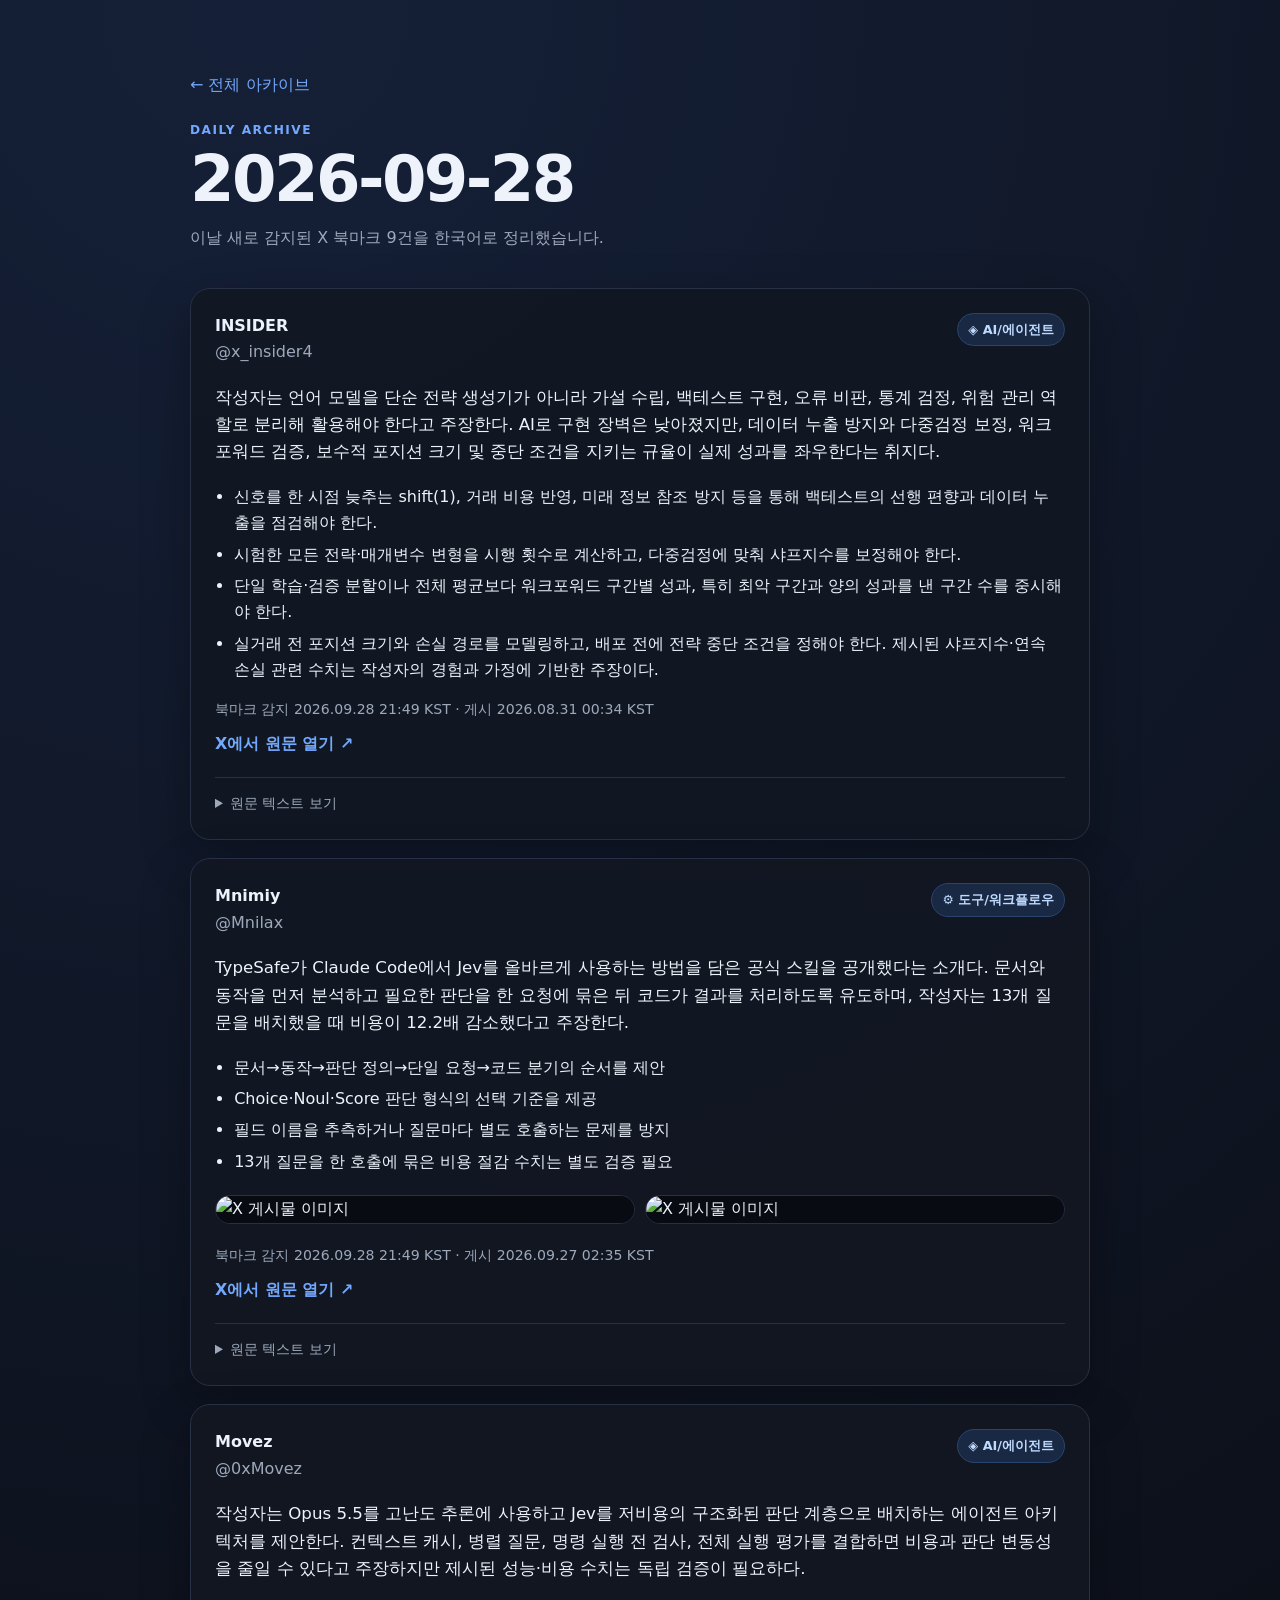
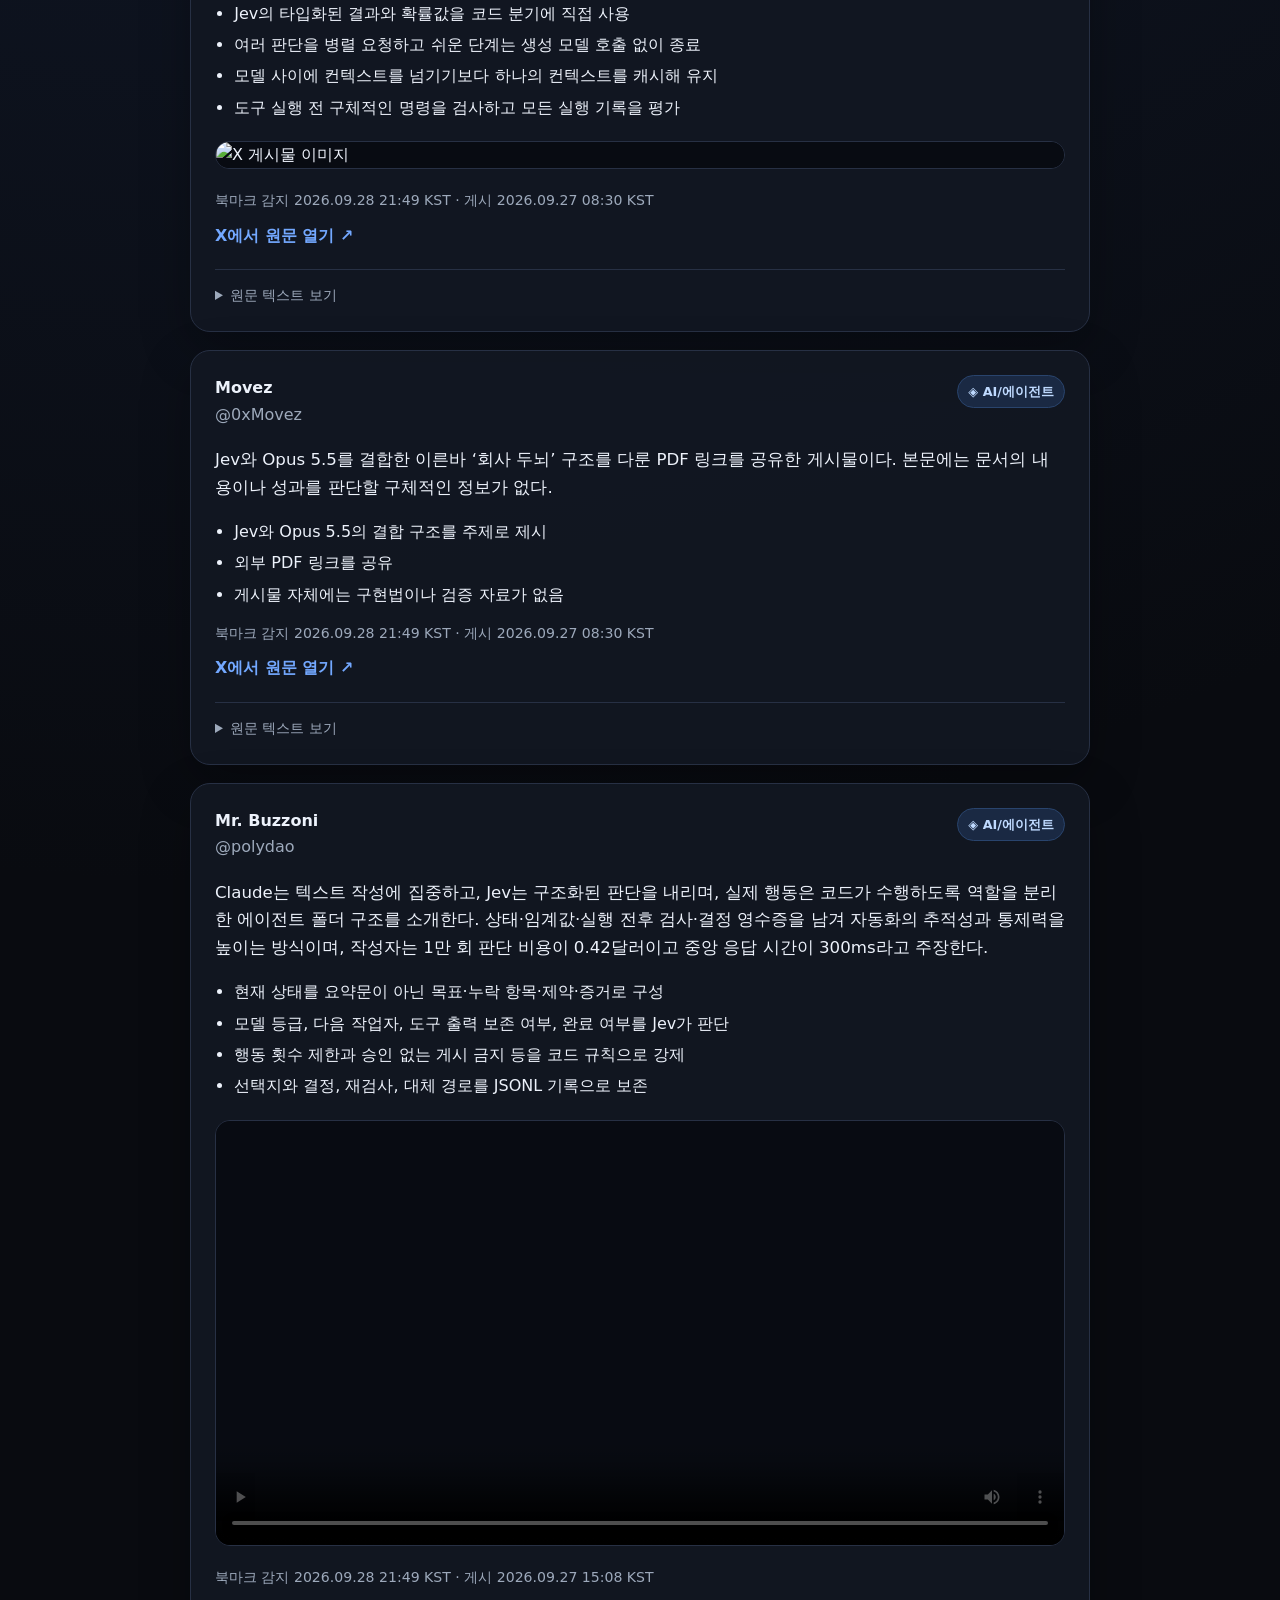
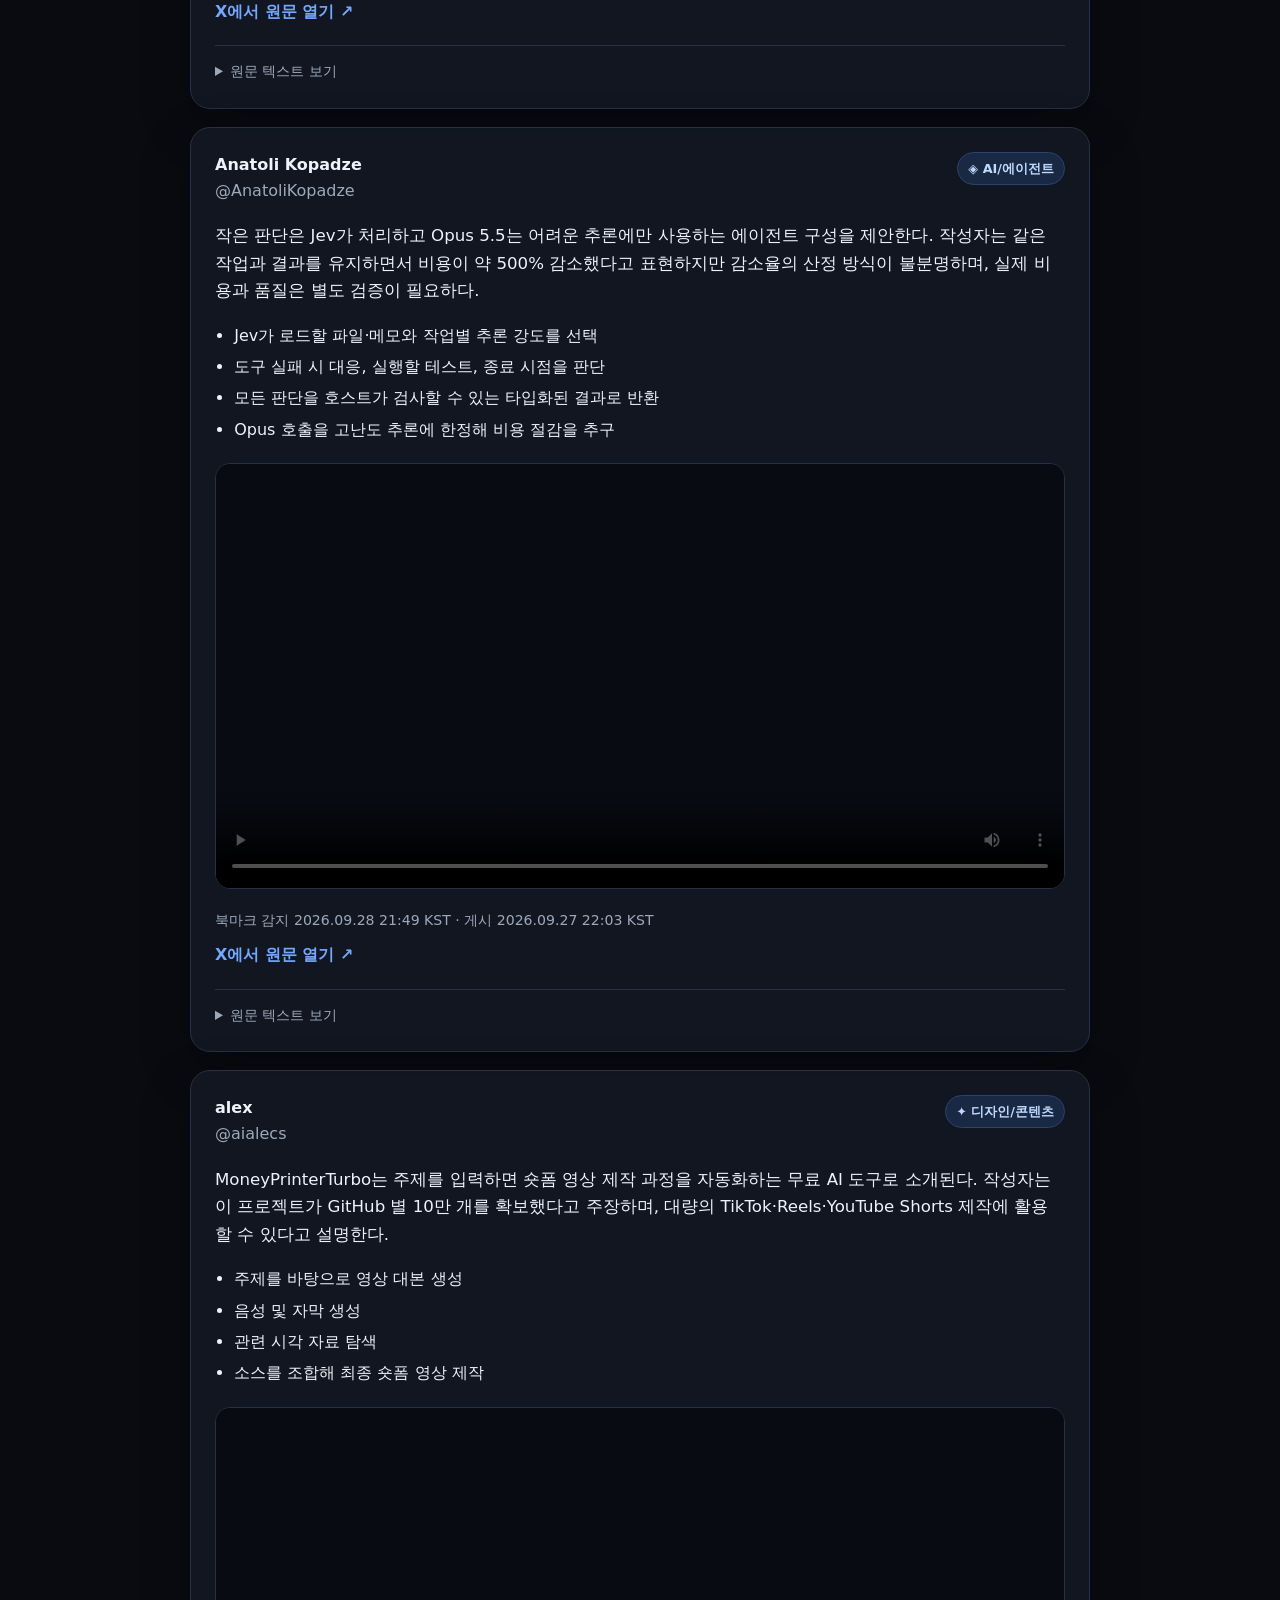
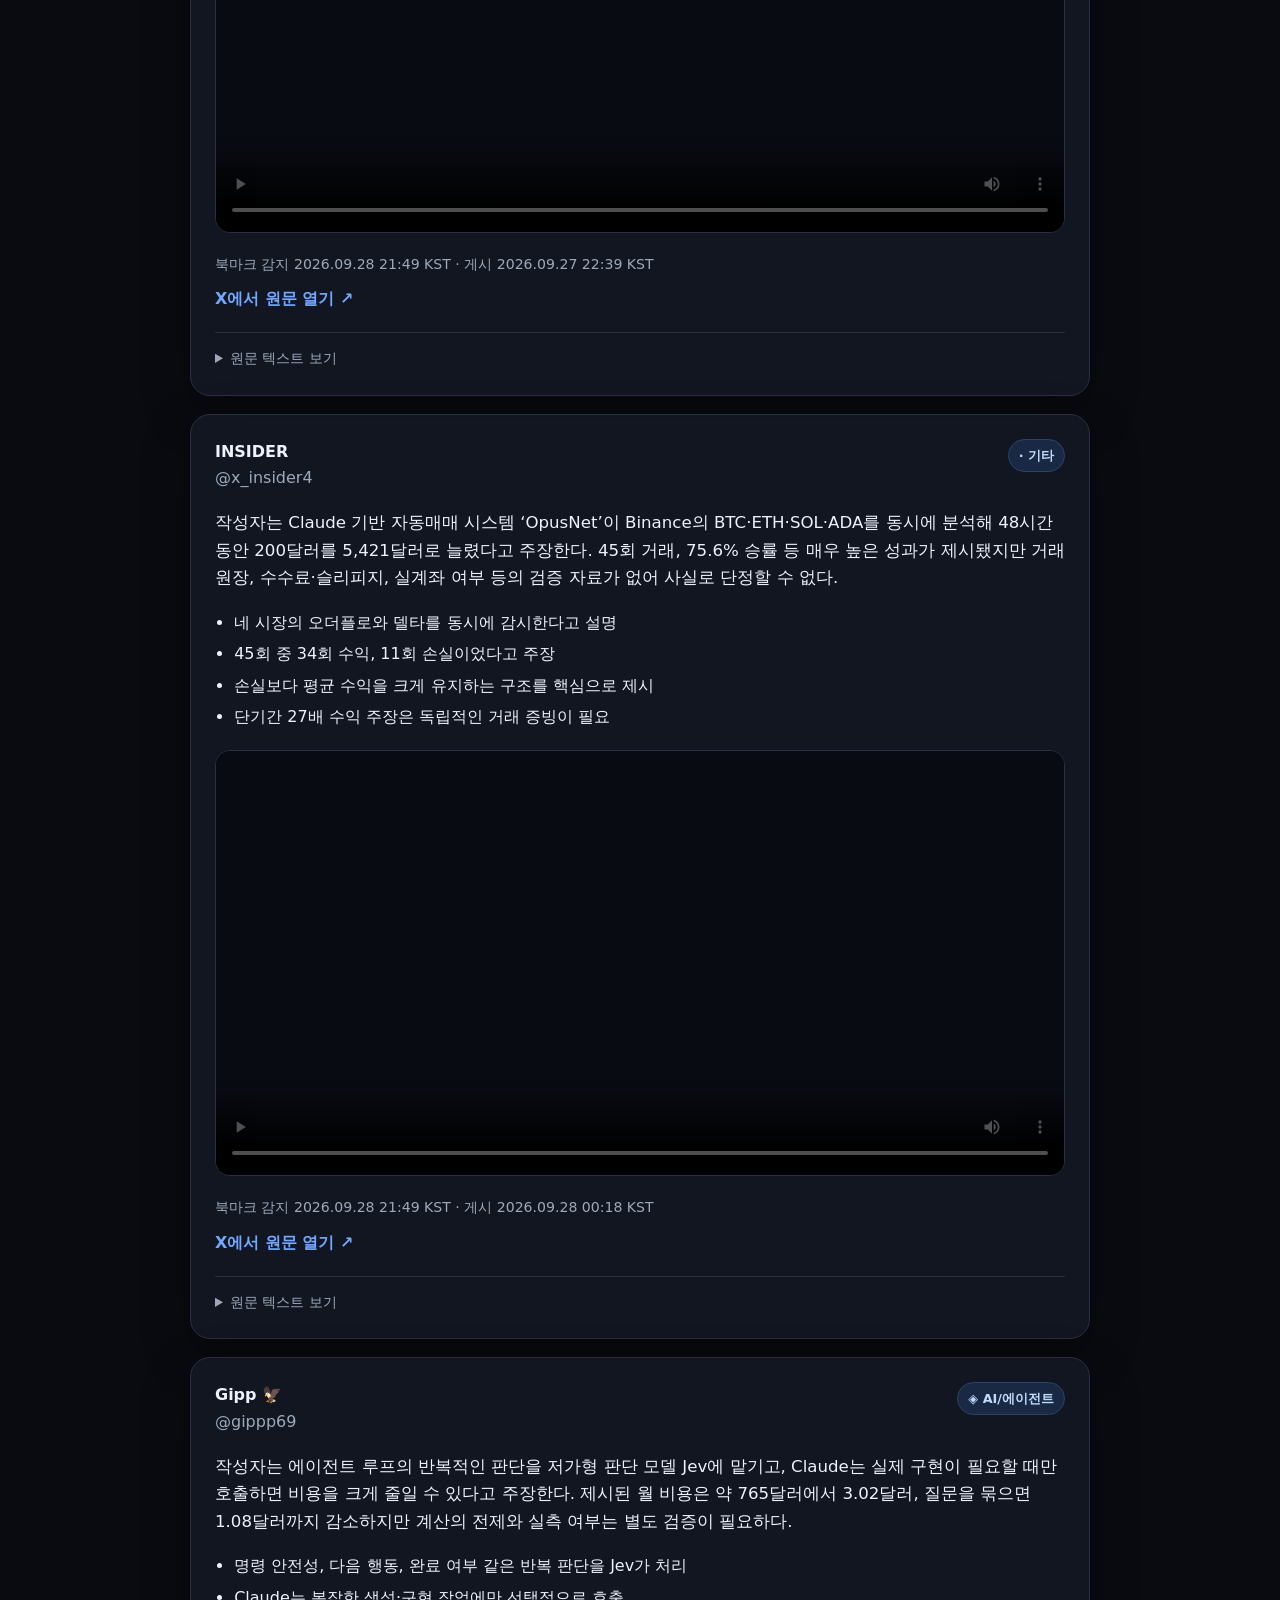
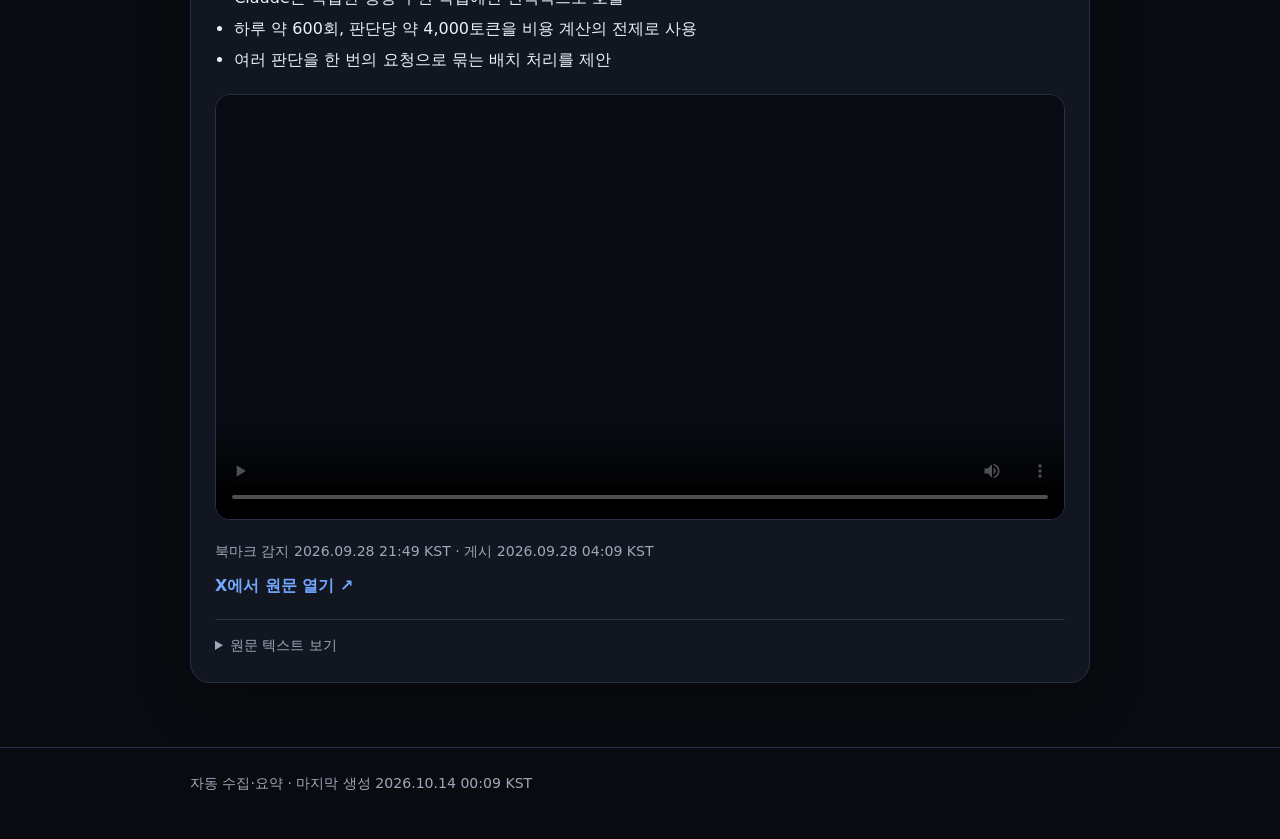
==== archive/2026/09/2026-09-28.html @ b0abf9c2 "chore: update bookmarks for 2026-10-14" ====
<!doctype html>
<html lang="ko"><head><meta charset="utf-8"><meta name="viewport" content="width=device-width,initial-scale=1">
<title>2026-09-28 · X Bookmark Archive</title><meta name="description" content="2026-09-28 X 북마크 한국어 요약"><link rel="stylesheet" href="../../../assets/style.css"></head>
<body><main class="wrap"><header class="hero"><a class="back" href="../../../index.html">← 전체 아카이브</a><div class="eyebrow">Daily archive</div><h1>2026-09-28</h1><p class="lede">이날 새로 감지된 X 북마크 9건을 한국어로 정리했습니다.</p></header><section class="cards"><article class="card">
<div class="card-head"><div><div class="author">INSIDER</div><div class="handle">@x_insider4</div></div><span class="tag">◈ AI/에이전트</span></div>
<p class="summary">작성자는 언어 모델을 단순 전략 생성기가 아니라 가설 수립, 백테스트 구현, 오류 비판, 통계 검정, 위험 관리 역할로 분리해 활용해야 한다고 주장한다. AI로 구현 장벽은 낮아졌지만, 데이터 누출 방지와 다중검정 보정, 워크포워드 검증, 보수적 포지션 크기 및 중단 조건을 지키는 규율이 실제 성과를 좌우한다는 취지다.</p>
<ul class="points"><li>신호를 한 시점 늦추는 shift(1), 거래 비용 반영, 미래 정보 참조 방지 등을 통해 백테스트의 선행 편향과 데이터 누출을 점검해야 한다.</li><li>시험한 모든 전략·매개변수 변형을 시행 횟수로 계산하고, 다중검정에 맞춰 샤프지수를 보정해야 한다.</li><li>단일 학습·검증 분할이나 전체 평균보다 워크포워드 구간별 성과, 특히 최악 구간과 양의 성과를 낸 구간 수를 중시해야 한다.</li><li>실거래 전 포지션 크기와 손실 경로를 모델링하고, 배포 전에 전략 중단 조건을 정해야 한다. 제시된 샤프지수·연속 손실 관련 수치는 작성자의 경험과 가정에 기반한 주장이다.</li></ul>

<div class="meta">북마크 감지 2026.09.28 21:49 KST · 게시 2026.08.31 00:34 KST</div>
<a class="open" href="https://x.com/x_insider4/status/2094086302849179706" target="_blank" rel="noopener noreferrer">X에서 원문 열기 ↗</a>
<details><summary>원문 텍스트 보기</summary><p class="original">Backtest engine. Leakage detection. Multiple-testing correction. Walk-forward validation. Position sizing.  Five years ago that list was a hedge fund job description. Today it&#x27;s one evening and a language model.  But the tool cuts both ways — it removed the skill barrier without removing the discipline barrier, and now that ideas are free, discipline is the entire edge. Here&#x27;s how to build both halves. <br> <br> <br>The architecture<br>The mistake is treating the model as a strategy generator. It isn&#x27;t. It&#x27;s five different roles, and the generator is the least important one.<br> <br>1. Hypothesis — proposes an idea with a stated economic reason. Prompt for: &quot;Give me a mechanism, not a pattern.&quot;<br>2. Code — writes the vectorized backtest. Prompt for: &quot;Shift signals. Include costs. No loops.&quot;<br>3. Critic — attacks the code for look-ahead bias and leakage. Prompt for: &quot;Find every way this backtest lies.&quot;<br>4. Statistician — corrects for how many things you&#x27;ve tried. Prompt for: &quot;Deflate the Sharpe for N trials.&quot;<br>5. Risk — sizes it so being wrong doesn&#x27;t end the account. Prompt for: &quot;Size for the path, not the destination.&quot;<br>Three hard gates before any strategy touches real money:<br>The critic finds no leakage<br>The deflated Sharpe clears the multiple-testing bar<br>Out-of-sample performance survives walk-forward<br>Skip any gate and you&#x27;ve built a very fast way to lose money.<br>1. The backtest engine<br> <br>If this is wrong, everything downstream is wrong. Build it once, build it correctly, never rewrite it.<br> <br>That shift(1) is the difference between a strategy and a fantasy. Without it you&#x27;re buying at a price you only knew about after the candle closed. Every AI-generated backtest I&#x27;ve reviewed that showed a Sharpe above 3 was missing it.<br> <br>2. Metrics that don&#x27;t lie<br> <br>Return alone tells you nothing. These four tell you whether the thing is tradeable.<br> <br>Sharpe above 2 on daily crypto data is a red flag, not a trophy. It usually means leakage. Above 3 means it&#x27;s certain.<br> <br>3. The critic: eight ways your backtest is lying<br>Give the model your code and this exact list. Do it every time.<br> <br> <br>The last instruction matters. Without it you get reassurance instead of review.<br> <br>4. Multiple testing: the part everyone skips<br>You tested 80 variations. One had a Sharpe of 1.8. Is it real?<br>Almost certainly not. The expected maximum Sharpe from N random strategies grows with N. Test enough noise and the best of it looks brilliant.<br>The correction, from Bailey and López de Prado:<br> <br>Run it on your best result. Most people discover their winner is indistinguishable from noise, and that discovery is worth more than any strategy they were about to trade.<br>Count every variation you tried. Every parameter tweak is a trial. Lying to this function only works on yourself.<br> <br>5. Walk-forward: the only test that matters<br> <br>One train/test split can be gotten lucky. Walk-forward can&#x27;t.<br> <br>Judge a strategy on positive_folds and worst_fold, never on the aggregate. A system that made everything in one fold and bled in the rest is a system that got lucky once.<br> <br>6. Sizing: where accounts actually die<br>Your edge can be real and still kill you. Direction is the cheap part — surviving the path to being right is the expensive one.<br> <br>One percent risk per trade sounds timid until you model twelve losses in a row — which happens to a 45% win rate roughly once a year. At 1% you&#x27;re down 11% and still trading. At 5% you&#x27;re down 46% and need to double just to recover.<br> <br>7. The prompts that actually work<br>Generic prompts produce generic garbage. These four are the ones that earn their place.<br>Hypothesis, not pattern: <br> <br>Adversarial review:<br> <br>Regime split:<br> <br>Honest accounting: <br> <br>That last one is the one people skip. It&#x27;s the only one that will ever save you money.<br> <br>8. Production: what runs after you deploy<br>A validated strategy is not a finished strategy. It decays.<br> <br>Decide the kill condition before you deploy, while you&#x27;re still objective. You will not be objective at the moment it triggers.<br> <br>What this actually changes<br>The bottleneck was never generating ideas. Anyone could think of &quot;buy when RSI is oversold.&quot; The bottleneck was the discipline to test it honestly and the skill to build the test.<br>AI removed the skill barrier. It did not remove the discipline barrier — and now that ideas are free, discipline is the entire edge.<br>The trader who runs 200 hypotheses a week through this stack and rejects 199 of them is doing the job correctly. The one who runs 200 and trades the best-looking curve is doing something much faster and much worse than what they were doing before.<br>Same tool. Opposite outcomes.<br> <br>The short version<br>The shift(1) is not optional. Most AI backtests are missing it.<br>Sharpe above 2 on daily crypto data means leakage until proven otherwise.<br>Count every variation you test. Deflate the Sharpe accordingly.<br>Judge on the worst walk-forward fold, not the average.<br>Size for the path. Being right and liquidated pays the same as being wrong.<br>Decide the kill condition before deploying.<br>Generation is free now. Validation is the job.<br>DYOR. Nothing here is financial advice. All code is illustrative — test it yourself before risking capital.</p></details>
</article><article class="card">
<div class="card-head"><div><div class="author">Mnimiy</div><div class="handle">@Mnilax</div></div><span class="tag">⚙ 도구/워크플로우</span></div>
<p class="summary">TypeSafe가 Claude Code에서 Jev를 올바르게 사용하는 방법을 담은 공식 스킬을 공개했다는 소개다. 문서와 동작을 먼저 분석하고 필요한 판단을 한 요청에 묶은 뒤 코드가 결과를 처리하도록 유도하며, 작성자는 13개 질문을 배치했을 때 비용이 12.2배 감소했다고 주장한다.</p>
<ul class="points"><li>문서→동작→판단 정의→단일 요청→코드 분기의 순서를 제안</li><li>Choice·Noul·Score 판단 형식의 선택 기준을 제공</li><li>필드 이름을 추측하거나 질문마다 별도 호출하는 문제를 방지</li><li>13개 질문을 한 호출에 묶은 비용 절감 수치는 별도 검증 필요</li></ul>
<div class="media-grid media-count-2"><figure class="media-item media-photo"><img loading="lazy" decoding="async" src="https://pbs.twimg.com/media/HTKPFJ3XQAAco-v.jpg" alt="X 게시물 이미지"></figure><figure class="media-item media-photo"><img loading="lazy" decoding="async" src="https://pbs.twimg.com/media/HTKPFa-XsAADI4F.jpg" alt="X 게시물 이미지"></figure></div>
<div class="meta">북마크 감지 2026.09.28 21:49 KST · 게시 2026.09.27 02:35 KST</div>
<a class="open" href="https://x.com/Mnilax/status/2103901384135295088" target="_blank" rel="noopener noreferrer">X에서 원문 열기 ↗</a>
<details><summary>원문 텍스트 보기</summary><p class="original">it&#x27;s f*cking gold<br><br>TypeSafe just dropped the official skill that teaches Claude Code to build on Jev<br><br>left alone, coding agents ask Jev one question per call and guess the field names.<br><br>this skill rewires the order before a single line gets written:<br><br>docs -&gt; behaviour -&gt; judgments -&gt; one request -&gt; code decides<br><br>every rule in it, broken down on two pages:<br><br>&gt; see the failure behind each of its 11 instructions<br>&gt; pick Choice, Noul or Score in one glance<br>&gt; paste the prompt skeleton straight into your agent<br><br>12.2x<br><br>the bill drop when 13 questions share one call, measured in TypeSafe&#x27;s cookbook.<br><br>a short file that does a lot of the thinking for your agent.</p></details>
</article><article class="card">
<div class="card-head"><div><div class="author">Movez</div><div class="handle">@0xMovez</div></div><span class="tag">◈ AI/에이전트</span></div>
<p class="summary">작성자는 Opus 5.5를 고난도 추론에 사용하고 Jev를 저비용의 구조화된 판단 계층으로 배치하는 에이전트 아키텍처를 제안한다. 컨텍스트 캐시, 병렬 질문, 명령 실행 전 검사, 전체 실행 평가를 결합하면 비용과 판단 변동성을 줄일 수 있다고 주장하지만 제시된 성능·비용 수치는 독립 검증이 필요하다.</p>
<ul class="points"><li>Jev의 타입화된 결과와 확률값을 코드 분기에 직접 사용</li><li>여러 판단을 병렬 요청하고 쉬운 단계는 생성 모델 호출 없이 종료</li><li>모델 사이에 컨텍스트를 넘기기보다 하나의 컨텍스트를 캐시해 유지</li><li>도구 실행 전 구체적인 명령을 검사하고 모든 실행 기록을 평가</li></ul>
<div class="media-grid media-count-1"><figure class="media-item media-photo"><img loading="lazy" decoding="async" src="https://pbs.twimg.com/media/HTLgO_UXAAISFXY.jpg" alt="X 게시물 이미지"></figure></div>
<div class="meta">북마크 감지 2026.09.28 21:49 KST · 게시 2026.09.27 08:30 KST</div>
<a class="open" href="https://x.com/0xMovez/status/2103990531638563249" target="_blank" rel="noopener noreferrer">X에서 원문 열기 ↗</a>
<details><summary>원문 텍스트 보기</summary><p class="original">JEV + Opus 5.5 is insane for building a company brain...<br><br>I collected the whole architecture from TypeSafe and Anthropic docs into a 14-page PDF.<br><br>Here are the 10 steps:<br><br>step 1 → meet the pair: Opus 5.5 thinks, Jev decides, your code holds the branch. two models, one loop, no prompt in the middle<br><br>step 2 → stop asking a text generator for a boolean: Jev takes a state and returns a typed answer with a calibrated probability in 0.44s for $0.00035<br><br>step 3 → ask everything at once: Choice, Score and Noul all evaluated in parallel, so the fourth question costs almost nothing. ask what you might need, not what you can afford<br><br>step 4 → branch on the number: 0.999 is not text you parse, it is the if statement. ~99% of turns end here and never become a generation call<br><br>step 5 → stop routing blind: Opus 5.5 → Sonnet → 5.5 costs 5.84 vs 3.32 for pure 5.5, because handing back reprocesses the whole context<br><br>step 6 → keep one context warm instead: cache reads at $0.20 per Mtok are 20x cheaper than loading fresh. route work, not context<br><br>step 7 → escalate, don&#x27;t delegate: the hard 1% goes to Opus 5.5 with 1M context, 128K output and 66.4% on Terminal-Bench 4.0. pay for thinking, not plumbing<br><br>step 8 → score every chunk per query: keep whole, summarize, or drop. context stops being a transcript you append to and becomes something rebuilt each turn<br><br>step 9 → gate the command, not the intent: classify the concrete bash call before it executes. the auto-mode that lived inside closed harnesses, now in your own code<br><br>step 10 → judge 100% of runs: $3.50 a day for 10,000 traces, variance 92-913x lower than an LLM judge, and it matched the human label on all 500 decisions<br><br>the result: a while loop that pays a frontier model for every small decision becomes a brain that spends a third of a cent to notice and spends properly to think<br><br>Copy the complete 14-page company brain blueprint, then read the full 10-step roadmap below ↓</p></details>
</article><article class="card">
<div class="card-head"><div><div class="author">Movez</div><div class="handle">@0xMovez</div></div><span class="tag">◈ AI/에이전트</span></div>
<p class="summary">Jev와 Opus 5.5를 결합한 이른바 ‘회사 두뇌’ 구조를 다룬 PDF 링크를 공유한 게시물이다. 본문에는 문서의 내용이나 성과를 판단할 구체적인 정보가 없다.</p>
<ul class="points"><li>Jev와 Opus 5.5의 결합 구조를 주제로 제시</li><li>외부 PDF 링크를 공유</li><li>게시물 자체에는 구현법이나 검증 자료가 없음</li></ul>

<div class="meta">북마크 감지 2026.09.28 21:49 KST · 게시 2026.09.27 08:30 KST</div>
<a class="open" href="https://x.com/0xMovez/status/2103990535862247525" target="_blank" rel="noopener noreferrer">X에서 원문 열기 ↗</a>
<details><summary>원문 텍스트 보기</summary><p class="original">JEV + Opus 5.5 company brain PDF: <br><br>https://t.co/unRKkPW5qi</p></details>
</article><article class="card">
<div class="card-head"><div><div class="author">Mr. Buzzoni</div><div class="handle">@polydao</div></div><span class="tag">◈ AI/에이전트</span></div>
<p class="summary">Claude는 텍스트 작성에 집중하고, Jev는 구조화된 판단을 내리며, 실제 행동은 코드가 수행하도록 역할을 분리한 에이전트 폴더 구조를 소개한다. 상태·임계값·실행 전후 검사·결정 영수증을 남겨 자동화의 추적성과 통제력을 높이는 방식이며, 작성자는 1만 회 판단 비용이 0.42달러이고 중앙 응답 시간이 300ms라고 주장한다.</p>
<ul class="points"><li>현재 상태를 요약문이 아닌 목표·누락 항목·제약·증거로 구성</li><li>모델 등급, 다음 작업자, 도구 출력 보존 여부, 완료 여부를 Jev가 판단</li><li>행동 횟수 제한과 승인 없는 게시 금지 등을 코드 규칙으로 강제</li><li>선택지와 결정, 재검사, 대체 경로를 JSONL 기록으로 보존</li></ul>
<div class="media-grid media-count-1"><figure class="media-item"><video class="media-player media-video" controls preload="metadata" playsinline poster="https://pbs.twimg.com/amplify_video_thumb/2104012672505110528/img/KVhWDhRYACguucWy.jpg"><source src="https://video.twimg.com/amplify_video/2104012672505110528/vid/avc1/1800x2400/8mOkyDEMdDVVKxkr.mp4" type="video/mp4">이 브라우저에서는 영상을 재생할 수 없습니다.</video></figure></div>
<div class="meta">북마크 감지 2026.09.28 21:49 KST · 게시 2026.09.27 15:08 KST</div>
<a class="open" href="https://x.com/polydao/status/2104090661041369397" target="_blank" rel="noopener noreferrer">X에서 원문 열기 ↗</a>
<details><summary>원문 텍스트 보기</summary><p class="original">I STOPPED LETTING CLAUDE MAKE DECISIONS THE DAY I BUILT THIS JEV AGENT FOLDER<br><br>I used to let Claude decide, write and act on every single step<br><br>-&gt; now Claude only writes. Jev makes the calls, code does the acting, and every step leaves a receipt<br><br>here&#x27;s what&#x27;s inside the folder:<br><br>• the input<br>&gt; AGENTS.md - when to call Jev, when to skip it<br>&gt; state/build_state.py - goal, workers, done, missing, constraint. evidence, never a summary<br><br>• Jev decides (questions/)<br>&gt; https://t.co/SIhqwoheZP - which model tier gets the task<br>&gt; next_worker.py - which worker acts next<br>&gt; https://t.co/y6q9a7fv9Y - keep or drop each tool output<br>&gt; https://t.co/8LKHJE7ySk - is the goal actually met<br>&gt; https://t.co/WtQhAqPFSG - does this send, pay or delete?<br><br>• code acts (rules/)<br>&gt; hard_rules.py - stop after ten actions, never publish unapproved<br>&gt; thresholds.yaml - act only on confident answers. fraud needs 0.95<br><br>• Claude writes (workers/)<br>&gt; https://t.co/Pl96LqadxQ - sources and notes<br>&gt; https://t.co/4GCndJWKsk - drafts and briefings<br>&gt; the only place in the whole folder where text gets generated<br><br>• the proof<br>&gt; receipts/decisions.jsonl - options offered, chosen id, re-check, fallback<br>&gt; evals/ - dozens of my own labelled traces, thresholds tuned on them<br><br>• the guards (hooks/)<br>&gt; pre_tool_use.sh - every command checked before it runs<br>&gt; https://t.co/UC0IBplGsa - checks &quot;all done&quot; before the agent is allowed to stop<br><br>10,000 decisions for $0.42. median 300 ms<br><br>an LLM writes, Jev decides, code acts</p></details>
</article><article class="card">
<div class="card-head"><div><div class="author">Anatoli Kopadze</div><div class="handle">@AnatoliKopadze</div></div><span class="tag">◈ AI/에이전트</span></div>
<p class="summary">작은 판단은 Jev가 처리하고 Opus 5.5는 어려운 추론에만 사용하는 에이전트 구성을 제안한다. 작성자는 같은 작업과 결과를 유지하면서 비용이 약 500% 감소했다고 표현하지만 감소율의 산정 방식이 불분명하며, 실제 비용과 품질은 별도 검증이 필요하다.</p>
<ul class="points"><li>Jev가 로드할 파일·메모와 작업별 추론 강도를 선택</li><li>도구 실패 시 대응, 실행할 테스트, 종료 시점을 판단</li><li>모든 판단을 호스트가 검사할 수 있는 타입화된 결과로 반환</li><li>Opus 호출을 고난도 추론에 한정해 비용 절감을 추구</li></ul>
<div class="media-grid media-count-1"><figure class="media-item"><video class="media-player media-video" controls preload="metadata" playsinline poster="https://pbs.twimg.com/amplify_video_thumb/2104194170982105089/img/z4ofUyXahfCJXLbs.jpg"><source src="https://video.twimg.com/amplify_video/2104194170982105089/vid/avc1/1920x1080/5lYUHhtm70mcURPu.mp4" type="video/mp4">이 브라우저에서는 영상을 재생할 수 없습니다.</video></figure></div>
<div class="meta">북마크 감지 2026.09.28 21:49 KST · 게시 2026.09.27 22:03 KST</div>
<a class="open" href="https://x.com/AnatoliKopadze/status/2104195208283832740" target="_blank" rel="noopener noreferrer">X에서 원문 열기 ↗</a>
<details><summary>원문 텍스트 보기</summary><p class="original">Jev + Opus 5.5 is the most underrated setup in AI right now, and i don&#x27;t get why nobody&#x27;s talking about it.<br><br>I stopped letting Opus make every small decision in my agents. Jev makes them now.<br><br>My Opus bill dropped ~500% on the same tasks, same results.<br><br>Here&#x27;s what Jev handles:<br><br>- which files and notes to load before Opus sees anything<br>- which effort level each task actually needs<br>- what to do when a tool fails<br>- which tests to run, and when to stop<br><br>Opus only gets called for the hard reasoning.<br><br>Every decision is a typed result the host checks before it runs.<br><br>The exact prompt to set this up in your workflow is below.</p></details>
</article><article class="card">
<div class="card-head"><div><div class="author">alex</div><div class="handle">@aialecs</div></div><span class="tag">✦ 디자인/콘텐츠</span></div>
<p class="summary">MoneyPrinterTurbo는 주제를 입력하면 숏폼 영상 제작 과정을 자동화하는 무료 AI 도구로 소개된다. 작성자는 이 프로젝트가 GitHub 별 10만 개를 확보했다고 주장하며, 대량의 TikTok·Reels·YouTube Shorts 제작에 활용할 수 있다고 설명한다.</p>
<ul class="points"><li>주제를 바탕으로 영상 대본 생성</li><li>음성 및 자막 생성</li><li>관련 시각 자료 탐색</li><li>소스를 조합해 최종 숏폼 영상 제작</li></ul>
<div class="media-grid media-count-1"><figure class="media-item"><video class="media-player media-video" controls preload="metadata" playsinline poster="https://pbs.twimg.com/amplify_video_thumb/2104204167279476736/img/8vW5gZHA6Xu4EiWv.jpg"><source src="https://video.twimg.com/amplify_video/2104204167279476736/vid/avc1/1920x1080/Fjbl8x06Qj8IMWOx.mp4" type="video/mp4">이 브라우저에서는 영상을 재생할 수 없습니다.</video></figure></div>
<div class="meta">북마크 감지 2026.09.28 21:49 KST · 게시 2026.09.27 22:39 KST</div>
<a class="open" href="https://x.com/aialecs/status/2104204406384201992" target="_blank" rel="noopener noreferrer">X에서 원문 열기 ↗</a>
<details><summary>원문 텍스트 보기</summary><p class="original">UN DESARROLLADOR CHINO CREÓ ALGO QUE YA TIENE 100.000 ESTRELLAS EN GITHUB.<br><br>Se llama MoneyPrinterTurbo: una herramienta de IA gratis que crea TikToks, Reels y YouTube Shorts casi por completo sola.<br><br>Le das un tema y ella gestiona todo el flujo:<br><br>1 Escribe el guion.<br>2 Genera la voz.<br>3 Crea los subtítulos.<br>4 Encuentra los visuales.<br>5 Ensambla el video terminado.<br><br>Tú pones la idea. Ella hace el resto.</p></details>
</article><article class="card">
<div class="card-head"><div><div class="author">INSIDER</div><div class="handle">@x_insider4</div></div><span class="tag">· 기타</span></div>
<p class="summary">작성자는 Claude 기반 자동매매 시스템 ‘OpusNet’이 Binance의 BTC·ETH·SOL·ADA를 동시에 분석해 48시간 동안 200달러를 5,421달러로 늘렸다고 주장한다. 45회 거래, 75.6% 승률 등 매우 높은 성과가 제시됐지만 거래 원장, 수수료·슬리피지, 실계좌 여부 등의 검증 자료가 없어 사실로 단정할 수 없다.</p>
<ul class="points"><li>네 시장의 오더플로와 델타를 동시에 감시한다고 설명</li><li>45회 중 34회 수익, 11회 손실이었다고 주장</li><li>손실보다 평균 수익을 크게 유지하는 구조를 핵심으로 제시</li><li>단기간 27배 수익 주장은 독립적인 거래 증빙이 필요</li></ul>
<div class="media-grid media-count-1"><figure class="media-item"><video class="media-player media-video" controls preload="metadata" playsinline poster="https://pbs.twimg.com/amplify_video_thumb/2104229071194353664/img/nVooPJkUBcSR1Bvp.jpg"><source src="https://video.twimg.com/amplify_video/2104229071194353664/vid/avc1/1920x1080/jmXKk2PWKSPLeUal.mp4" type="video/mp4">이 브라우저에서는 영상을 재생할 수 없습니다.</video></figure></div>
<div class="meta">북마크 감지 2026.09.28 21:49 KST · 게시 2026.09.28 00:18 KST</div>
<a class="open" href="https://x.com/x_insider4/status/2104229182121078909" target="_blank" rel="noopener noreferrer">X에서 원문 열기 ↗</a>
<details><summary>원문 텍스트 보기</summary><p class="original">THIS SHOULD NOT EXIST<br><br>$200→$5,421. 48 HOURS. 45 TRADES. 75.6% WIN RATE. FOUR CHARTS. ZERO SLEEP.<br><br>OpusNet created by Claude watched four markets at the same time. BTC. ETH. SOL. ADA. All on Binance. All with order flow running underneath.<br><br>While you pick one chart and stare at it for hours, this terminal reads the delta on all four and trades whichever one moves first.<br><br>The session started at $200 on September 25. First trades pushed the balance to $307. Then $425. Small steps. Testing the levels.<br><br>Then the bot found its rhythm.<br><br>$618. $924. $1,385. Each jump bigger than the last. The order flow was confirming: sellers stacking on SOL, buyers absorbing on BTC, ETH breaking structure.<br><br>By hour 36 the balance crossed $3,522. By hour 48 it sat at $5,421.<br><br>45 trades total. 34 winners. 11 losses. Win rate: 75.6%. The losses averaged smaller than the wins. That asymmetry is the whole engine.<br><br>The final frame tells the story. BTC long at +$180. SOL short at +$436. ADA long at +$725. ETH short running live with a stop at 2,707 and target at 2,693. All four screens printing at once.<br><br>$200 to $5,421 is 27x in two days. Run it for a week and the math breaks your calculator.<br><br>The quad terminal setup is below and free. Save it now. The algorithm will not show you this twice.</p></details>
</article><article class="card">
<div class="card-head"><div><div class="author">Gipp 🦅</div><div class="handle">@gippp69</div></div><span class="tag">◈ AI/에이전트</span></div>
<p class="summary">작성자는 에이전트 루프의 반복적인 판단을 저가형 판단 모델 Jev에 맡기고, Claude는 실제 구현이 필요할 때만 호출하면 비용을 크게 줄일 수 있다고 주장한다. 제시된 월 비용은 약 765달러에서 3.02달러, 질문을 묶으면 1.08달러까지 감소하지만 계산의 전제와 실측 여부는 별도 검증이 필요하다.</p>
<ul class="points"><li>명령 안전성, 다음 행동, 완료 여부 같은 반복 판단을 Jev가 처리</li><li>Claude는 복잡한 생성·구현 작업에만 선택적으로 호출</li><li>하루 약 600회, 판단당 약 4,000토큰을 비용 계산의 전제로 사용</li><li>여러 판단을 한 번의 요청으로 묶는 배치 처리를 제안</li></ul>
<div class="media-grid media-count-1"><figure class="media-item"><video class="media-player media-video" controls preload="metadata" playsinline poster="https://pbs.twimg.com/amplify_video_thumb/2104287168885645312/img/w5FalP20kfDAydF4.jpg"><source src="https://video.twimg.com/amplify_video/2104287168885645312/vid/avc1/1296x1728/SzZ8I1eKs1Orig4g.mp4" type="video/mp4">이 브라우저에서는 영상을 재생할 수 없습니다.</video></figure></div>
<div class="meta">북마크 감지 2026.09.28 21:49 KST · 게시 2026.09.28 04:09 KST</div>
<a class="open" href="https://x.com/gippp69/status/2104287246786683258" target="_blank" rel="noopener noreferrer">X에서 원문 열기 ↗</a>
<details><summary>원문 텍스트 보기</summary><p class="original">JEV ENGINEERING JUST CUT A CLAUDE LOOP FROM $765/MONTH TO $3.02<br><br>the expensive part isn’t always writing code. a busy overnight loop can burn ~600 decisions just asking what to do next, whether a command is safe, or if the task is finished.<br><br>trigger → Jev → allow / stop / wake → Claude only builds when needed<br><br>at roughly 4,000 tokens per decision, those checks can cost ~$25.50 a night on Fable 5.1. Jev handles the same decision layer at $0.042 per 1M input tokens with output free.<br><br>over 30 nights that moves the decision bill from ~$765 to $3.02. batch multiple questions into one call and it falls again to about $1.08/month.<br><br>that’s the part i care about: Claude keeps the expensive work that actually needs intelligence, while Jev handles the hundreds of tiny judgment calls around it.</p></details>
</article></section></main><footer class="footer"><div class="wrap">자동 수집·요약 · 마지막 생성 2026.10.14 00:09 KST</div></footer></body></html>
---- assets/style.css ----
:root{color-scheme:dark;--bg:#090b10;--panel:#121722;--line:#273044;--text:#edf2fb;--muted:#9da9bb;--accent:#73a8ff;--tag:#1a2943;--max:900px}
*{box-sizing:border-box}body{margin:0;background:radial-gradient(circle at 20% 0,#152038 0,transparent 34%),var(--bg);color:var(--text);font-family:Inter,ui-sans-serif,system-ui,-apple-system,BlinkMacSystemFont,"Segoe UI",sans-serif;line-height:1.65}
a{color:var(--accent);text-decoration:none}a:hover{text-decoration:underline}.wrap{width:min(calc(100% - 32px),var(--max));margin:0 auto}.hero{padding:72px 0 36px}.eyebrow{color:var(--accent);font-weight:700;letter-spacing:.12em;text-transform:uppercase;font-size:.76rem}.hero h1{font-size:clamp(2rem,6vw,4rem);line-height:1.04;letter-spacing:-.04em;margin:.35rem 0 .8rem}.lede{color:var(--muted);max-width:650px;margin:0}.stats{display:flex;gap:12px;flex-wrap:wrap;margin:28px 0 0}.stat,.day,.card{background:color-mix(in srgb,var(--panel) 93%,transparent);border:1px solid var(--line);box-shadow:0 18px 50px #0004}.stat{padding:12px 16px;border-radius:14px}.stat b{display:block;font-size:1.2rem}.stat span,.meta,.footer,details summary{color:var(--muted);font-size:.88rem}.days{display:grid;gap:14px;padding:14px 0 64px}.day{display:flex;justify-content:space-between;align-items:center;padding:22px;border-radius:18px}.day h2{margin:0;font-size:1.12rem}.day p{margin:.25rem 0 0;color:var(--muted)}.count{min-width:46px;text-align:center;padding:7px 10px;border-radius:999px;background:var(--tag);color:#bcd6ff;font-weight:700}.back{display:inline-block;margin-bottom:22px}.cards{display:grid;gap:18px;padding:0 0 64px}.card{padding:24px;border-radius:20px}.card-head{display:flex;justify-content:space-between;align-items:flex-start;gap:12px}.author{font-weight:750}.handle,.meta{color:var(--muted)}.tag{white-space:nowrap;background:var(--tag);color:#bfdaff;border:1px solid #29446d;padding:5px 10px;border-radius:999px;font-size:.8rem;font-weight:700}.summary{font-size:1.04rem;margin:18px 0}.points{padding-left:1.2rem;margin:14px 0}.points li+li{margin-top:5px}.media-grid{display:grid;grid-template-columns:repeat(2,minmax(0,1fr));gap:10px;margin:20px 0}.media-grid.media-count-1{grid-template-columns:1fr}.media-item{margin:0;overflow:hidden;border:1px solid var(--line);border-radius:15px;background:#080b12}.media-item img,.media-item video{display:block;width:100%;height:auto;max-height:650px;object-fit:contain;background:#080b12}.open{display:inline-flex;align-items:center;gap:6px;font-weight:700;margin-top:10px}details{border-top:1px solid var(--line);margin-top:20px;padding-top:14px}details summary{cursor:pointer}.original{white-space:normal;color:#c8d1df;margin-bottom:0}.footer{padding:24px 0 44px;border-top:1px solid var(--line)}.empty{padding:30px;border:1px dashed var(--line);border-radius:18px;color:var(--muted)}@media(max-width:600px){.hero{padding-top:48px}.card,.day{padding:18px}.card-head{display:block}.tag{display:inline-block;margin-top:10px}}
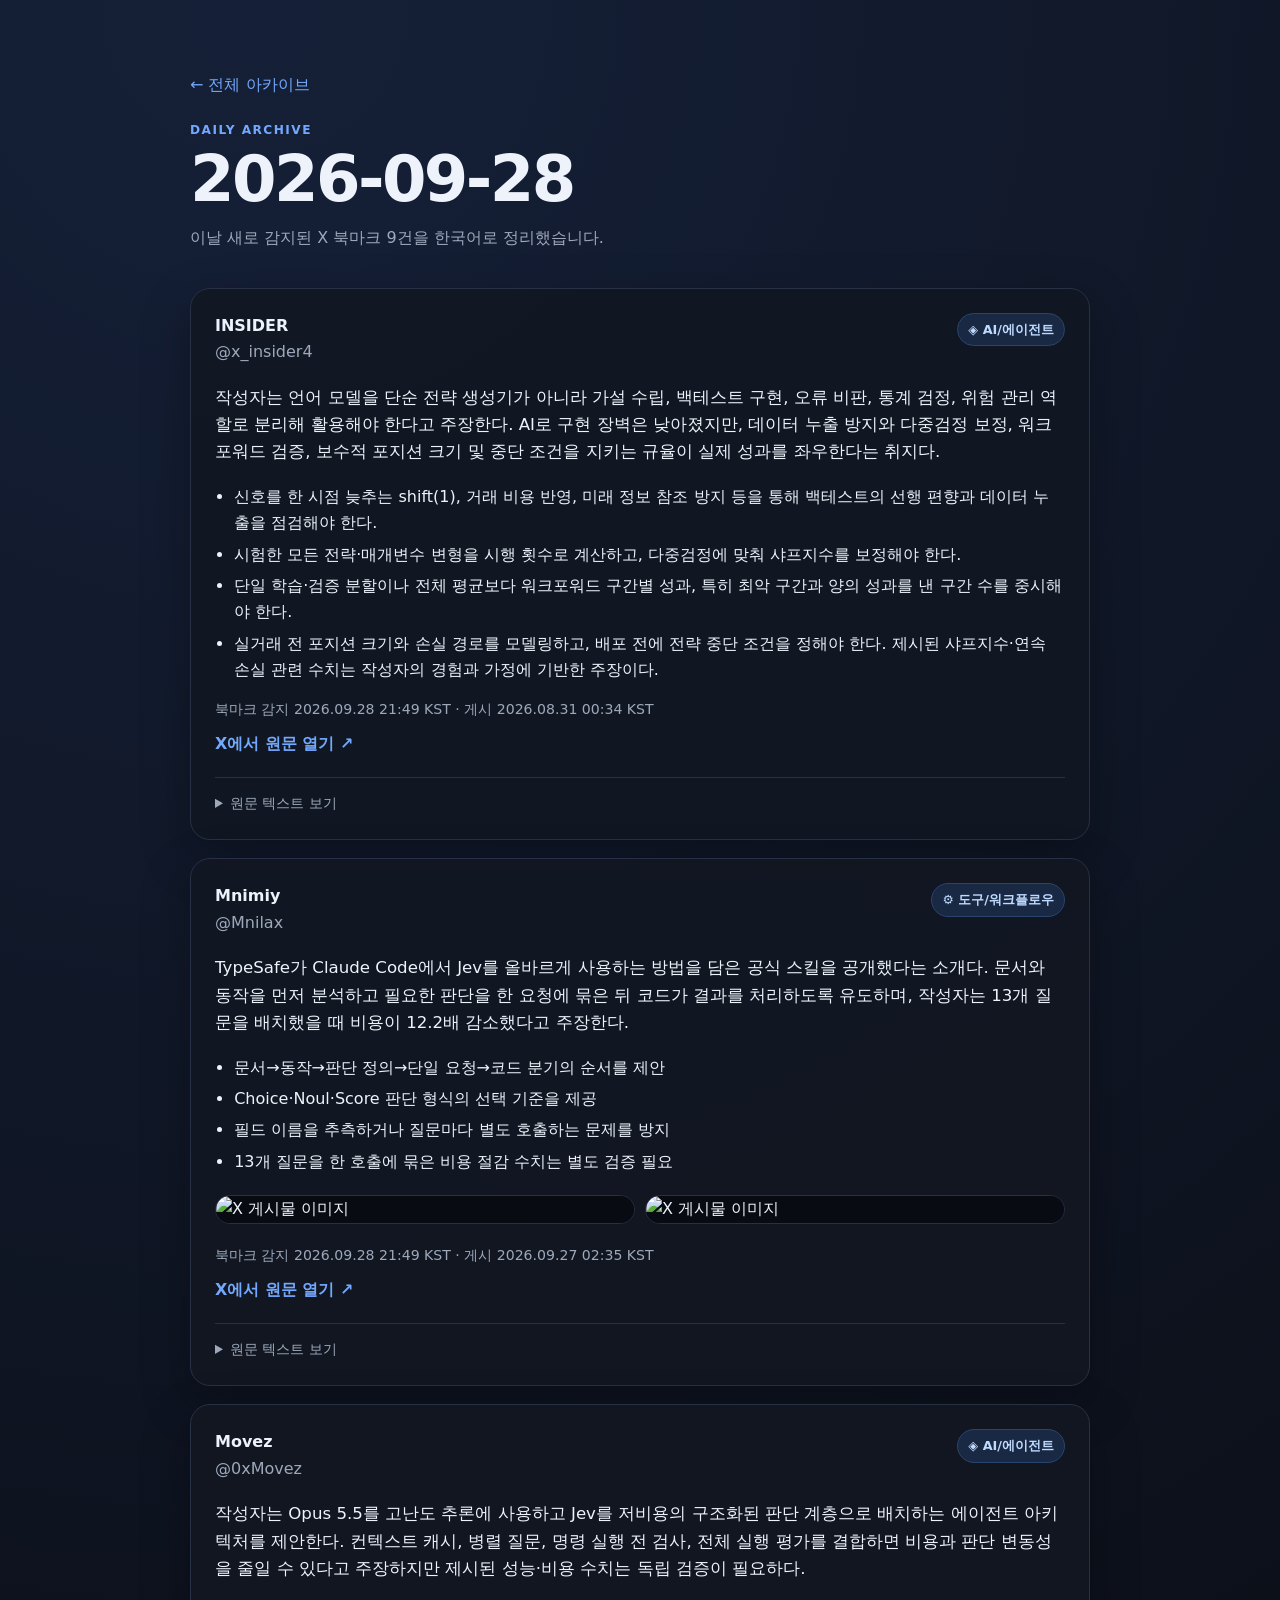
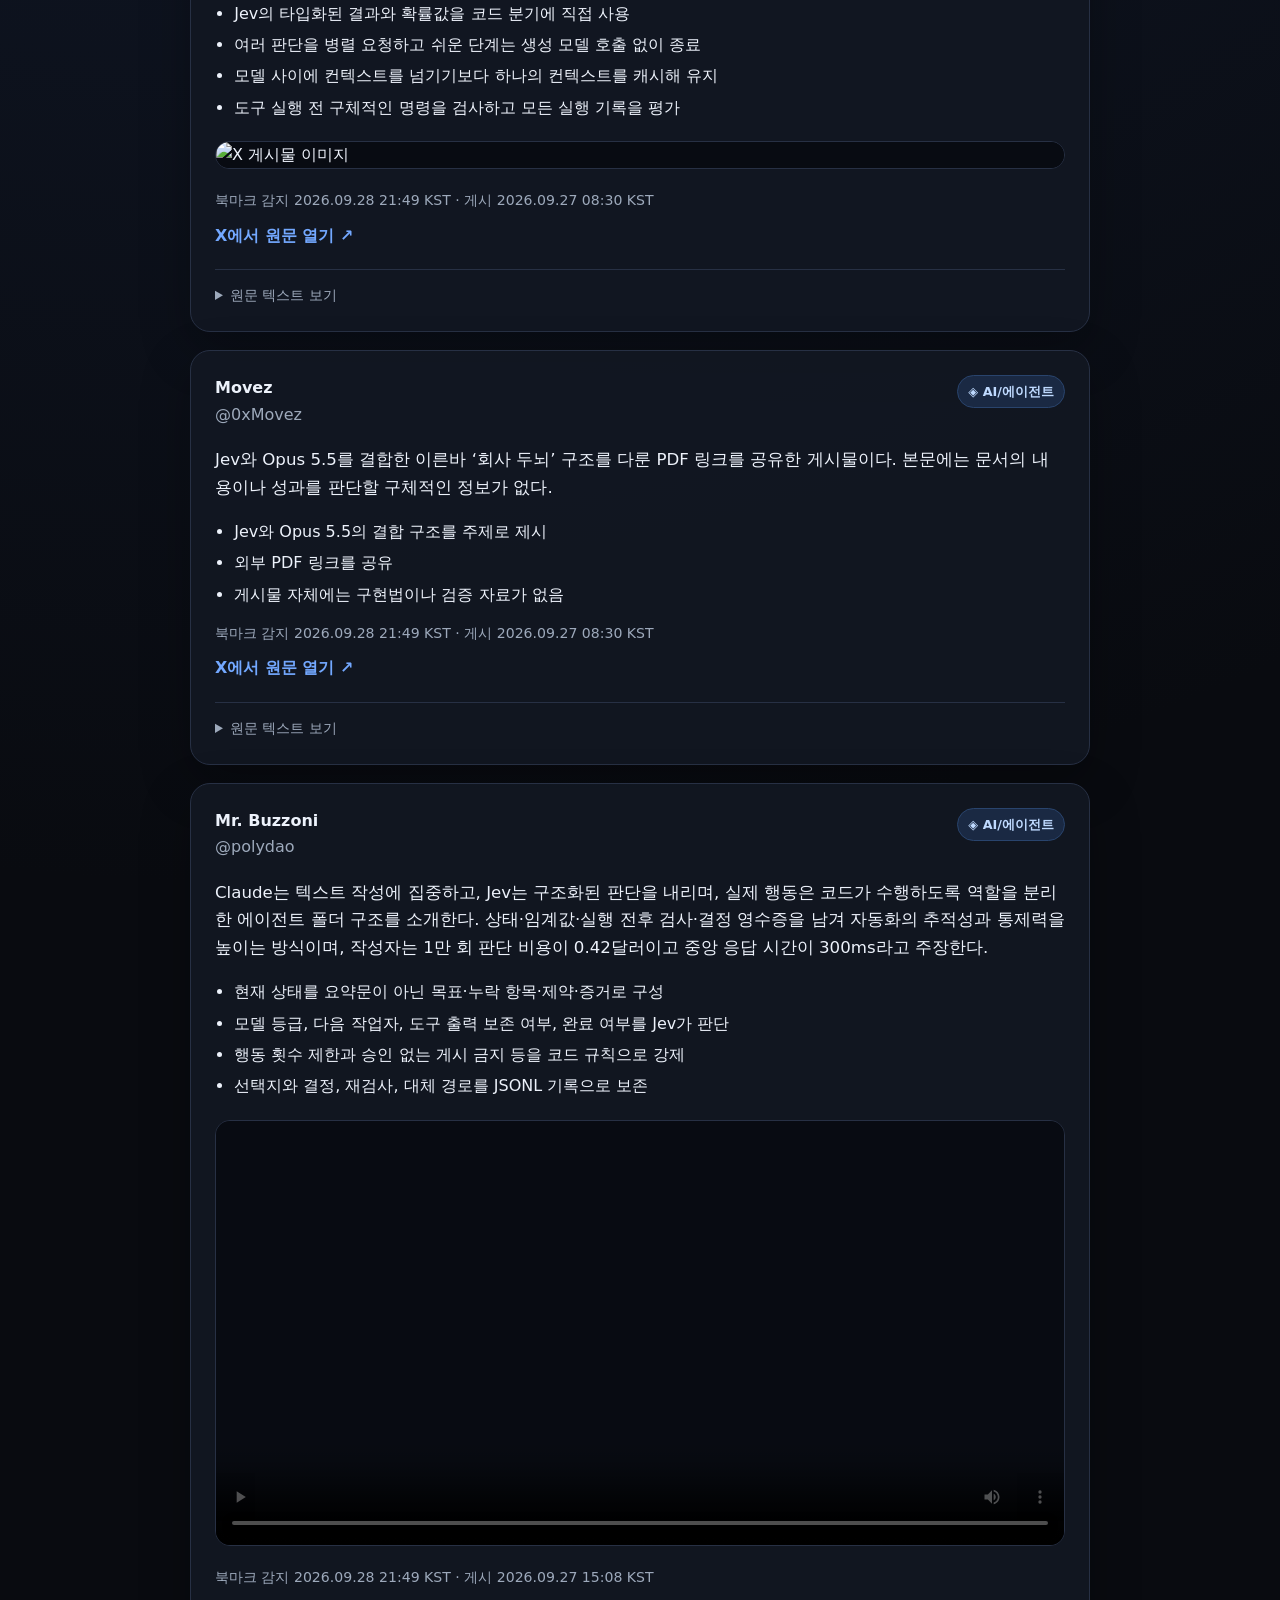
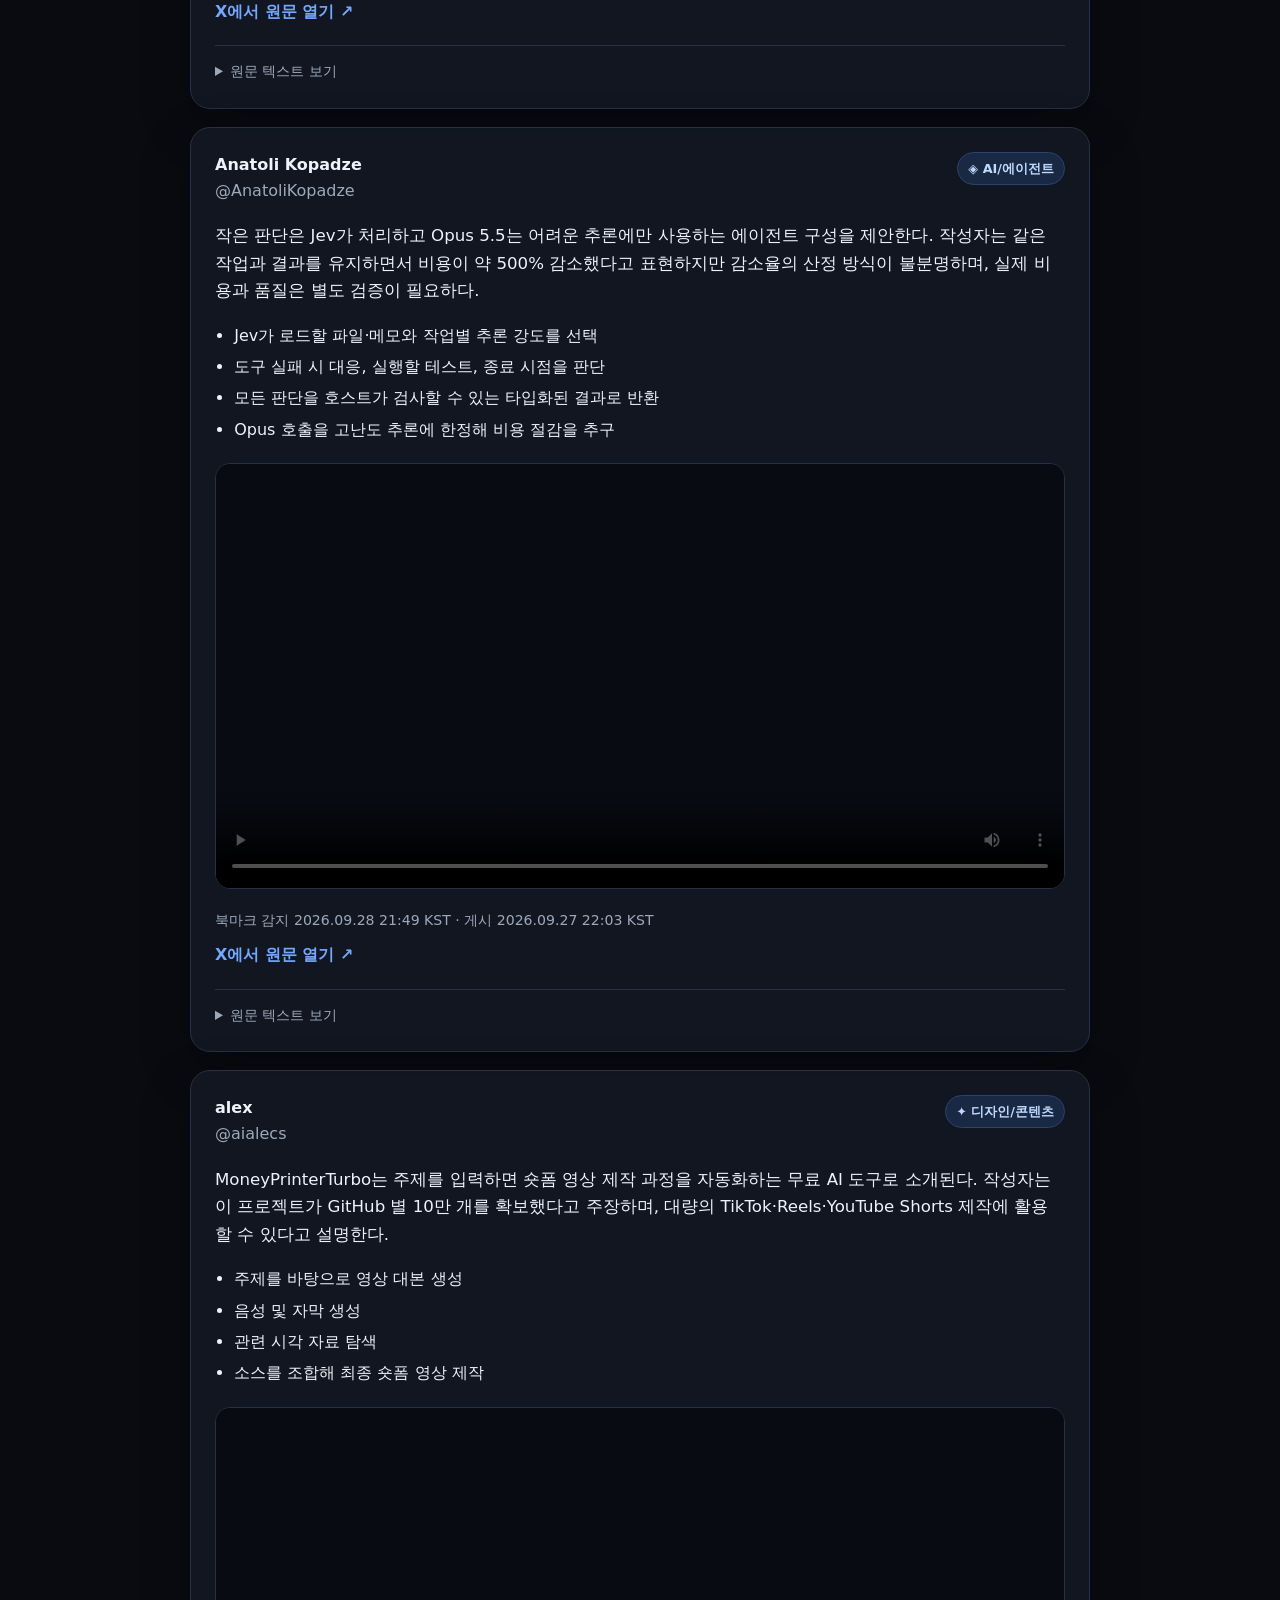
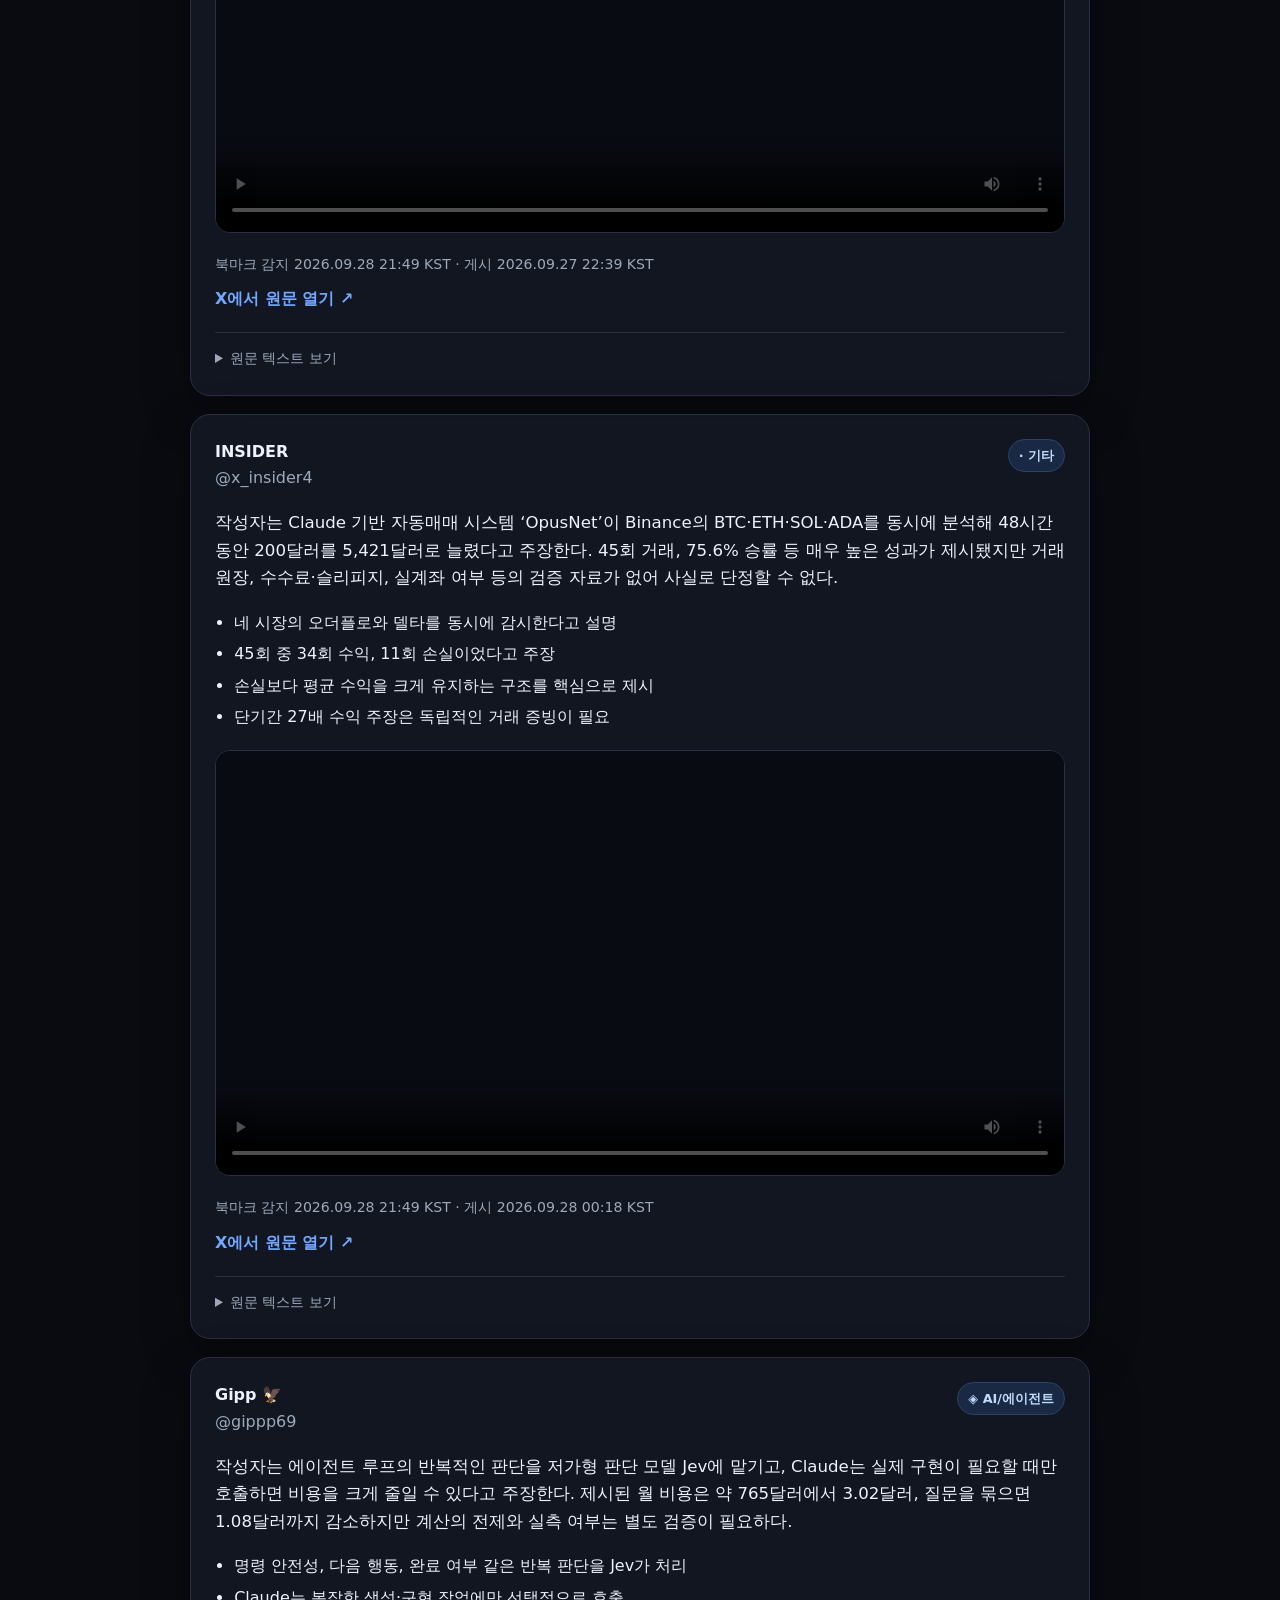
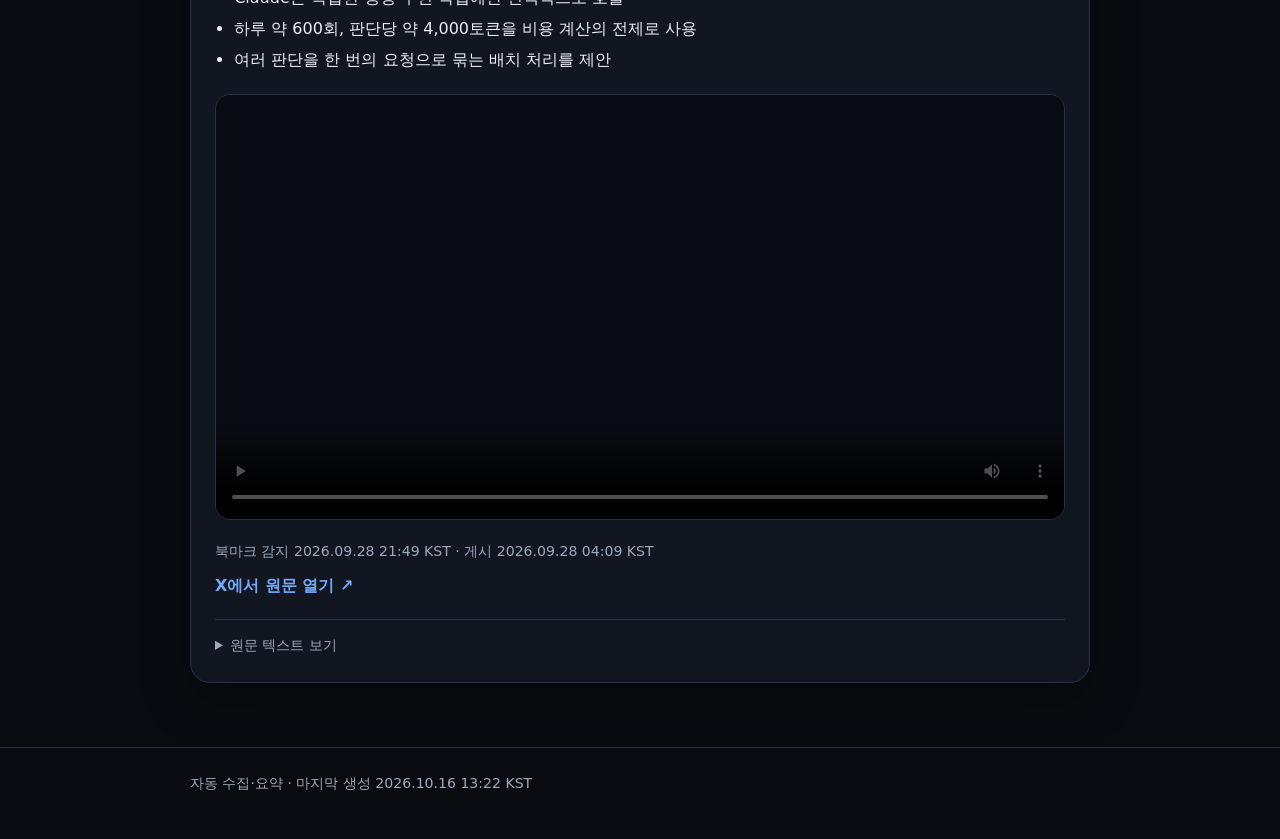
==== commit 81f3fb0e: "chore: update bookmarks for 2026-10-16" ====
--- a/archive/2026/09/2026-09-28.html
+++ b/archive/2026/09/2026-09-28.html
@@ -73,4 +73,4 @@
 <div class="meta">북마크 감지 2026.09.28 21:49 KST · 게시 2026.09.28 04:09 KST</div>
 <a class="open" href="https://x.com/gippp69/status/2104287246786683258" target="_blank" rel="noopener noreferrer">X에서 원문 열기 ↗</a>
 <details><summary>원문 텍스트 보기</summary><p class="original">JEV ENGINEERING JUST CUT A CLAUDE LOOP FROM $765/MONTH TO $3.02<br><br>the expensive part isn’t always writing code. a busy overnight loop can burn ~600 decisions just asking what to do next, whether a command is safe, or if the task is finished.<br><br>trigger → Jev → allow / stop / wake → Claude only builds when needed<br><br>at roughly 4,000 tokens per decision, those checks can cost ~$25.50 a night on Fable 5.1. Jev handles the same decision layer at $0.042 per 1M input tokens with output free.<br><br>over 30 nights that moves the decision bill from ~$765 to $3.02. batch multiple questions into one call and it falls again to about $1.08/month.<br><br>that’s the part i care about: Claude keeps the expensive work that actually needs intelligence, while Jev handles the hundreds of tiny judgment calls around it.</p></details>
-</article></section></main><footer class="footer"><div class="wrap">자동 수집·요약 · 마지막 생성 2026.10.14 00:09 KST</div></footer></body></html>
+</article></section></main><footer class="footer"><div class="wrap">자동 수집·요약 · 마지막 생성 2026.10.16 13:22 KST</div></footer></body></html>
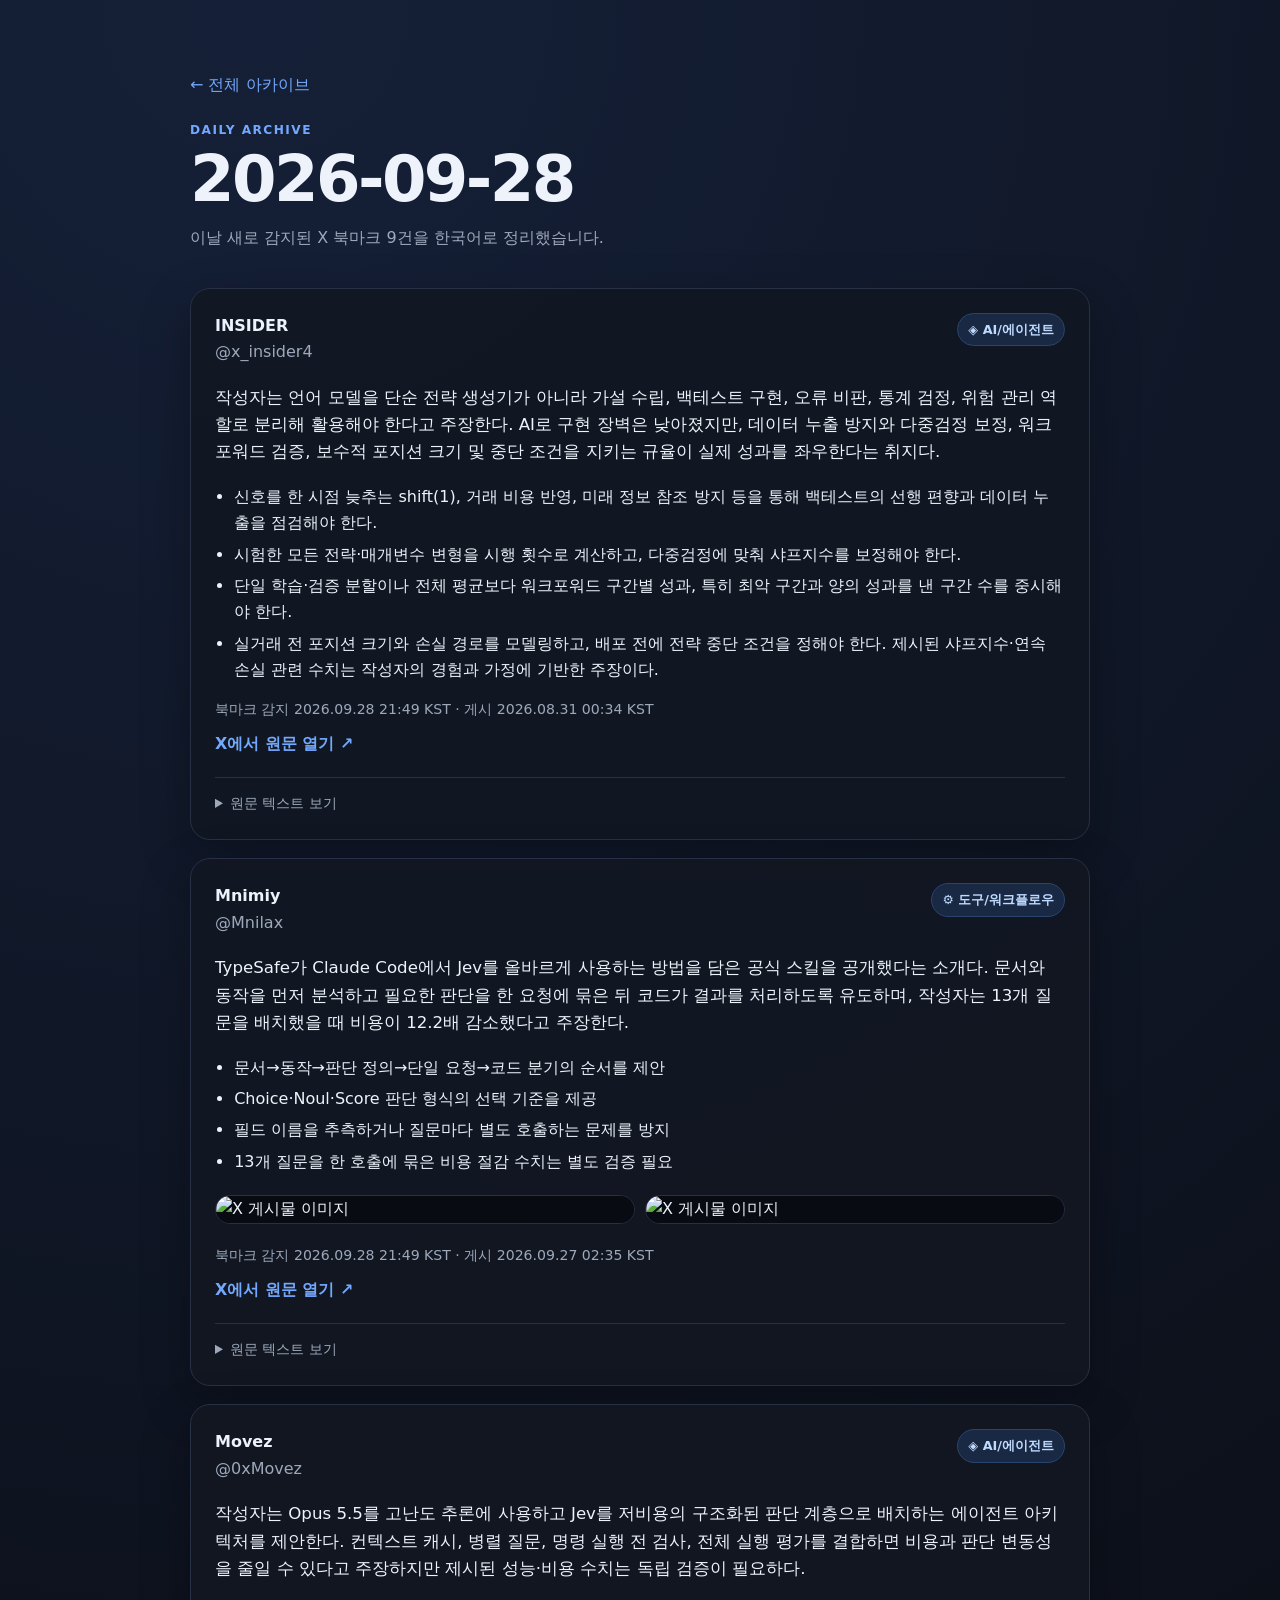
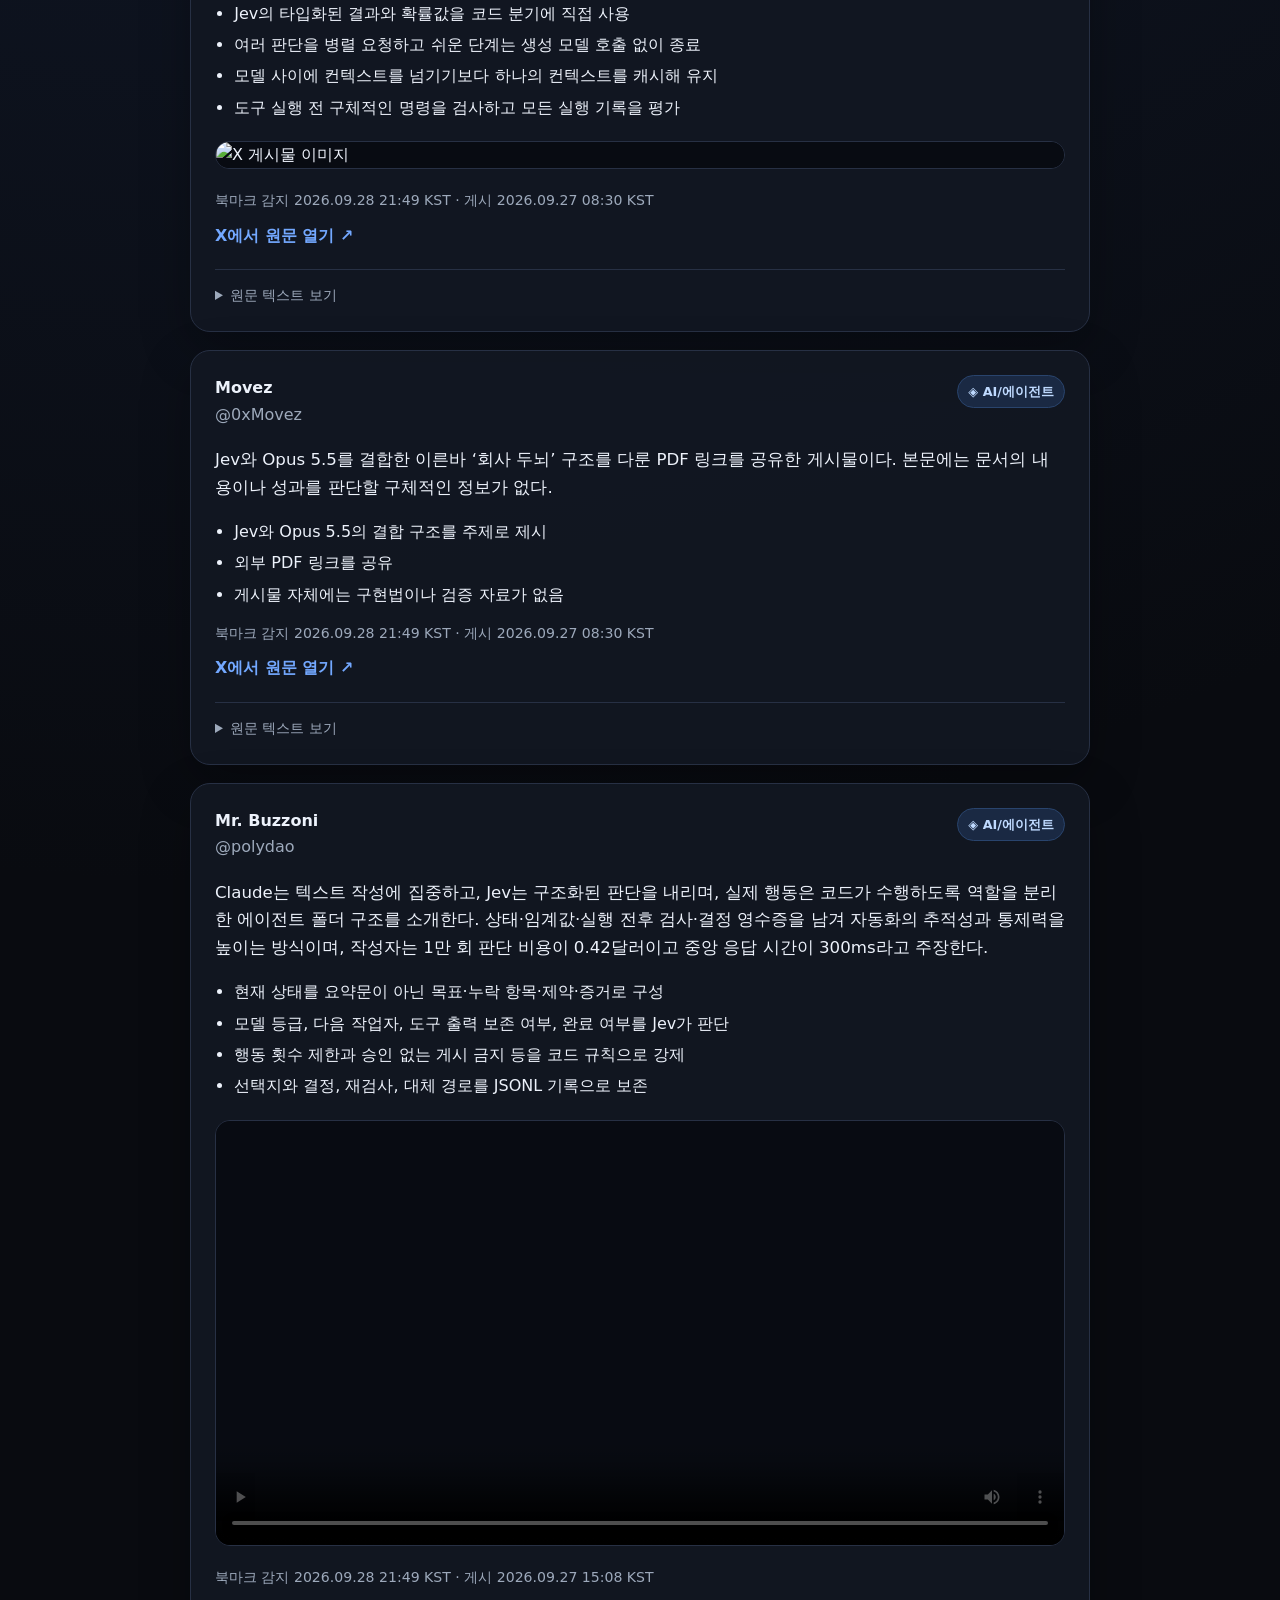
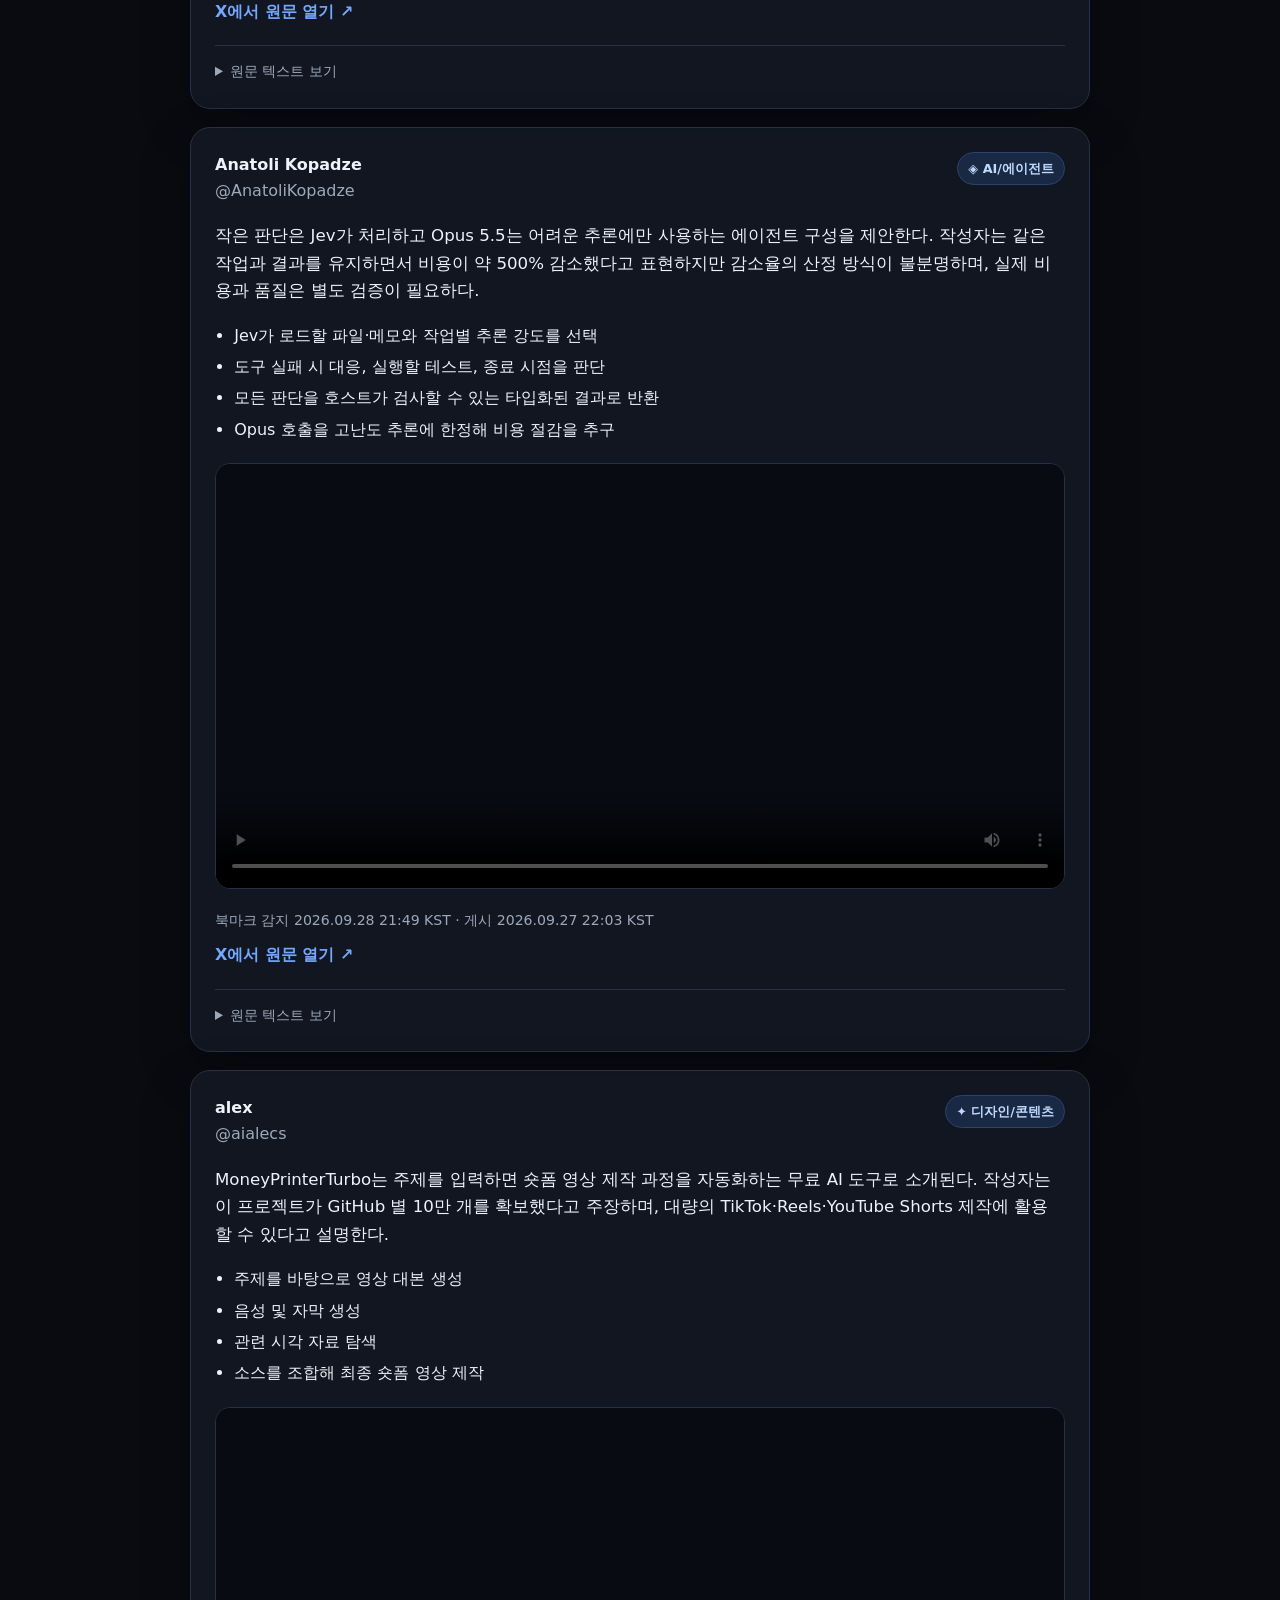
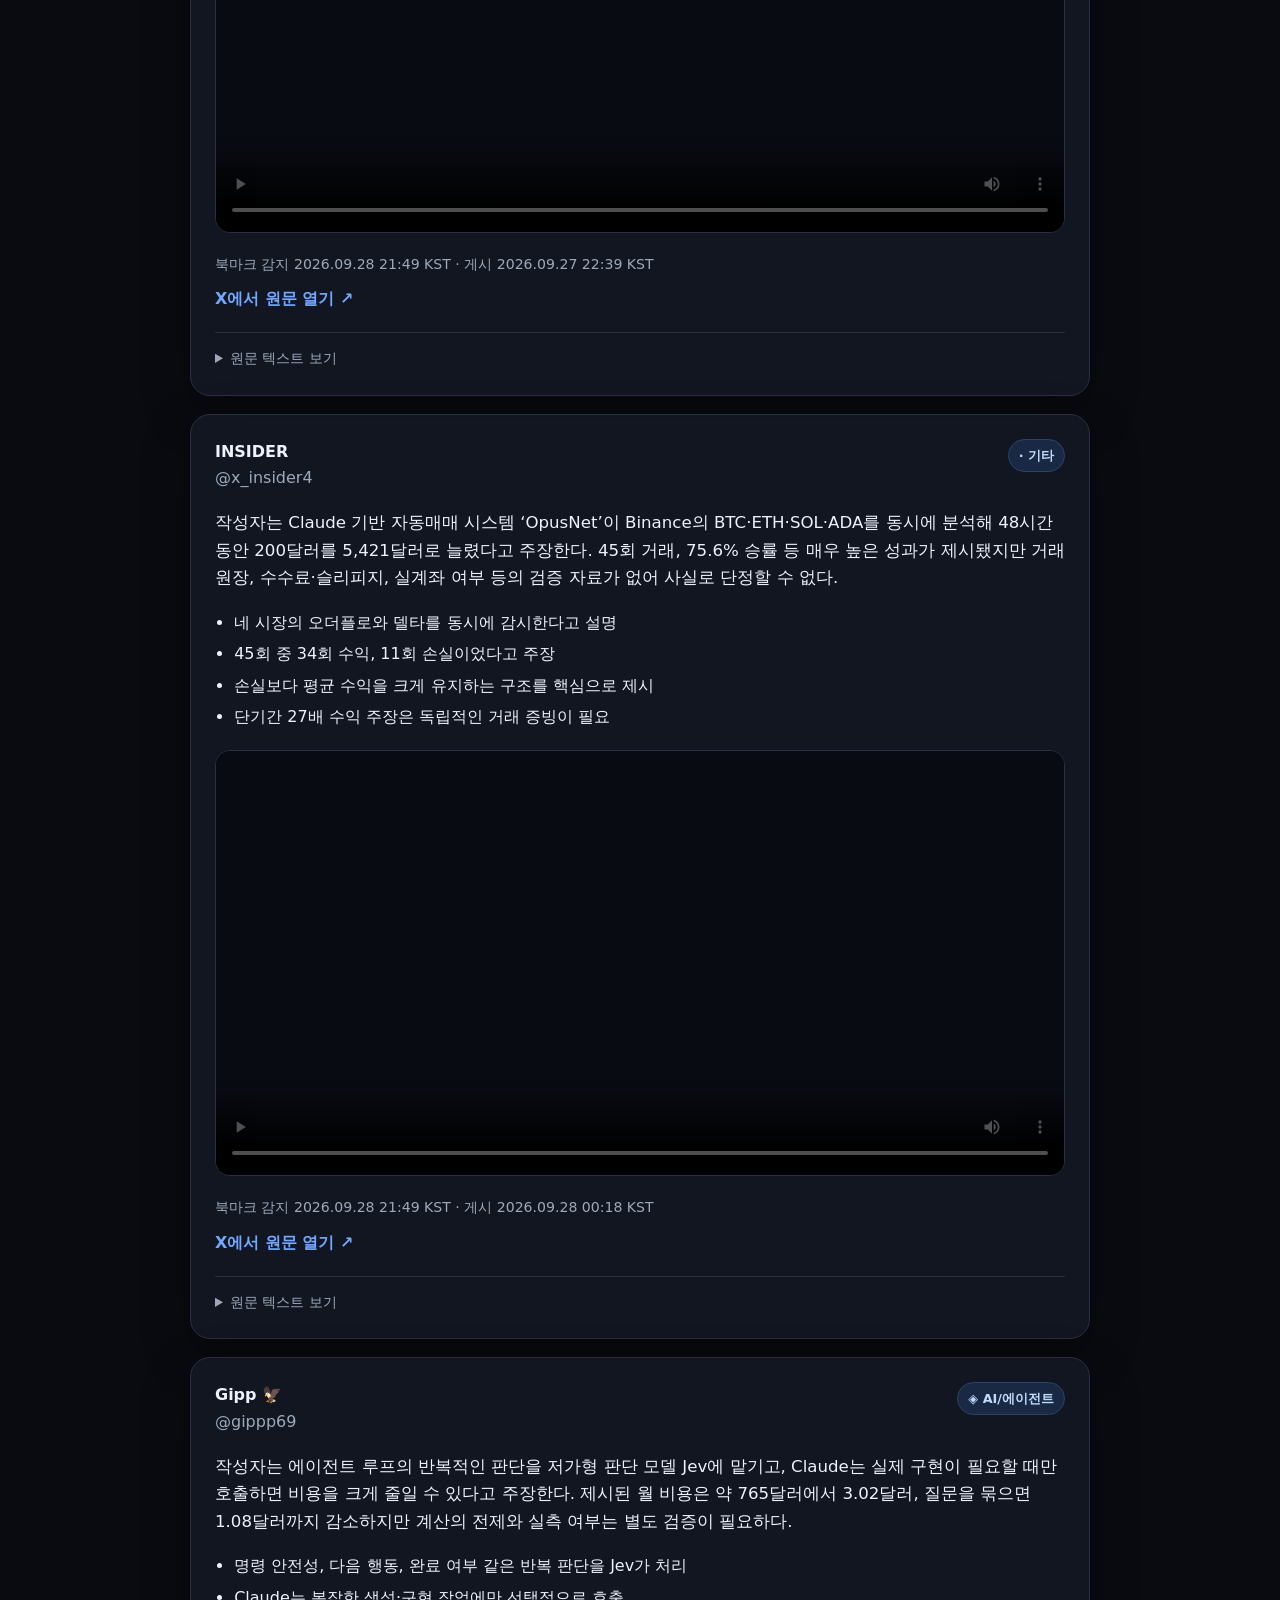
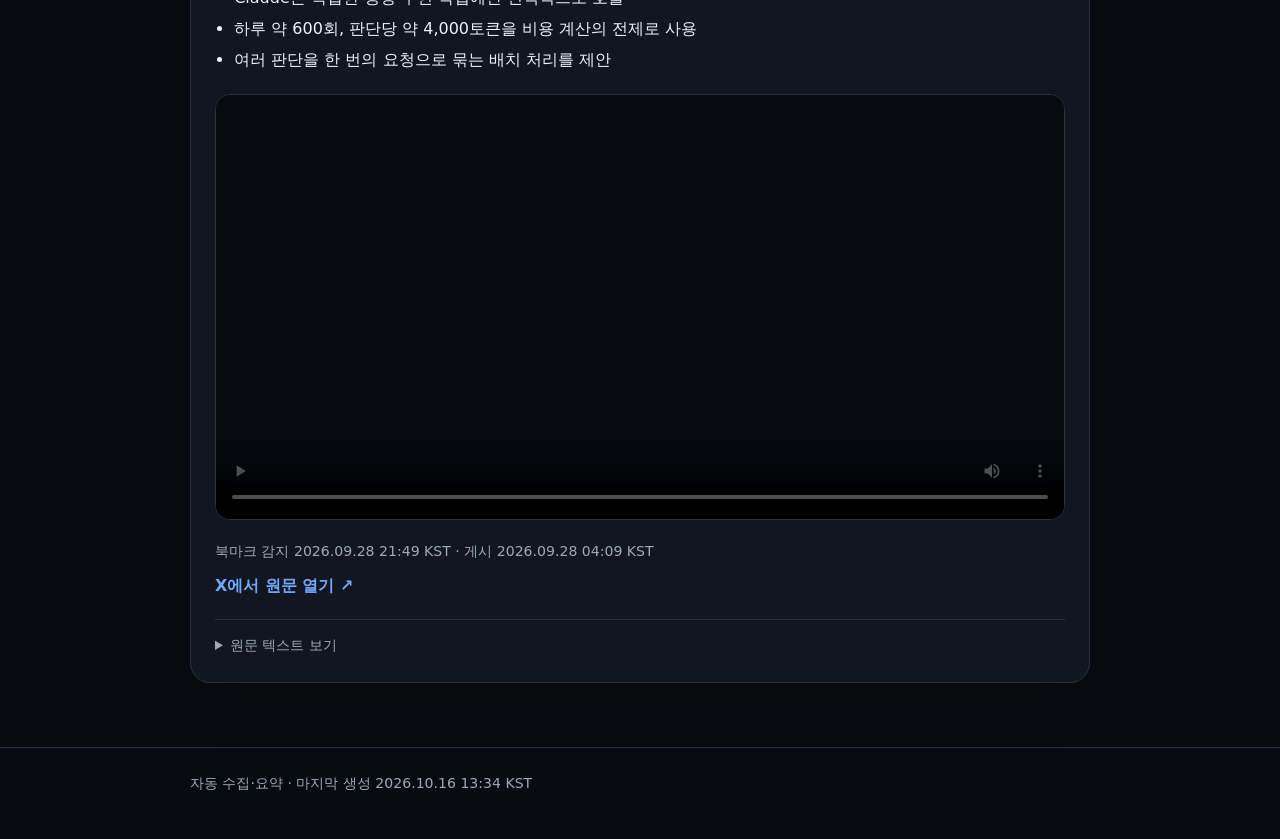
==== commit c3dfb986: "chore: update bookmarks for 2026-10-16" ====
--- a/archive/2026/09/2026-09-28.html
+++ b/archive/2026/09/2026-09-28.html
@@ -73,4 +73,4 @@
 <div class="meta">북마크 감지 2026.09.28 21:49 KST · 게시 2026.09.28 04:09 KST</div>
 <a class="open" href="https://x.com/gippp69/status/2104287246786683258" target="_blank" rel="noopener noreferrer">X에서 원문 열기 ↗</a>
 <details><summary>원문 텍스트 보기</summary><p class="original">JEV ENGINEERING JUST CUT A CLAUDE LOOP FROM $765/MONTH TO $3.02<br><br>the expensive part isn’t always writing code. a busy overnight loop can burn ~600 decisions just asking what to do next, whether a command is safe, or if the task is finished.<br><br>trigger → Jev → allow / stop / wake → Claude only builds when needed<br><br>at roughly 4,000 tokens per decision, those checks can cost ~$25.50 a night on Fable 5.1. Jev handles the same decision layer at $0.042 per 1M input tokens with output free.<br><br>over 30 nights that moves the decision bill from ~$765 to $3.02. batch multiple questions into one call and it falls again to about $1.08/month.<br><br>that’s the part i care about: Claude keeps the expensive work that actually needs intelligence, while Jev handles the hundreds of tiny judgment calls around it.</p></details>
-</article></section></main><footer class="footer"><div class="wrap">자동 수집·요약 · 마지막 생성 2026.10.16 13:22 KST</div></footer></body></html>
+</article></section></main><footer class="footer"><div class="wrap">자동 수집·요약 · 마지막 생성 2026.10.16 13:34 KST</div></footer></body></html>
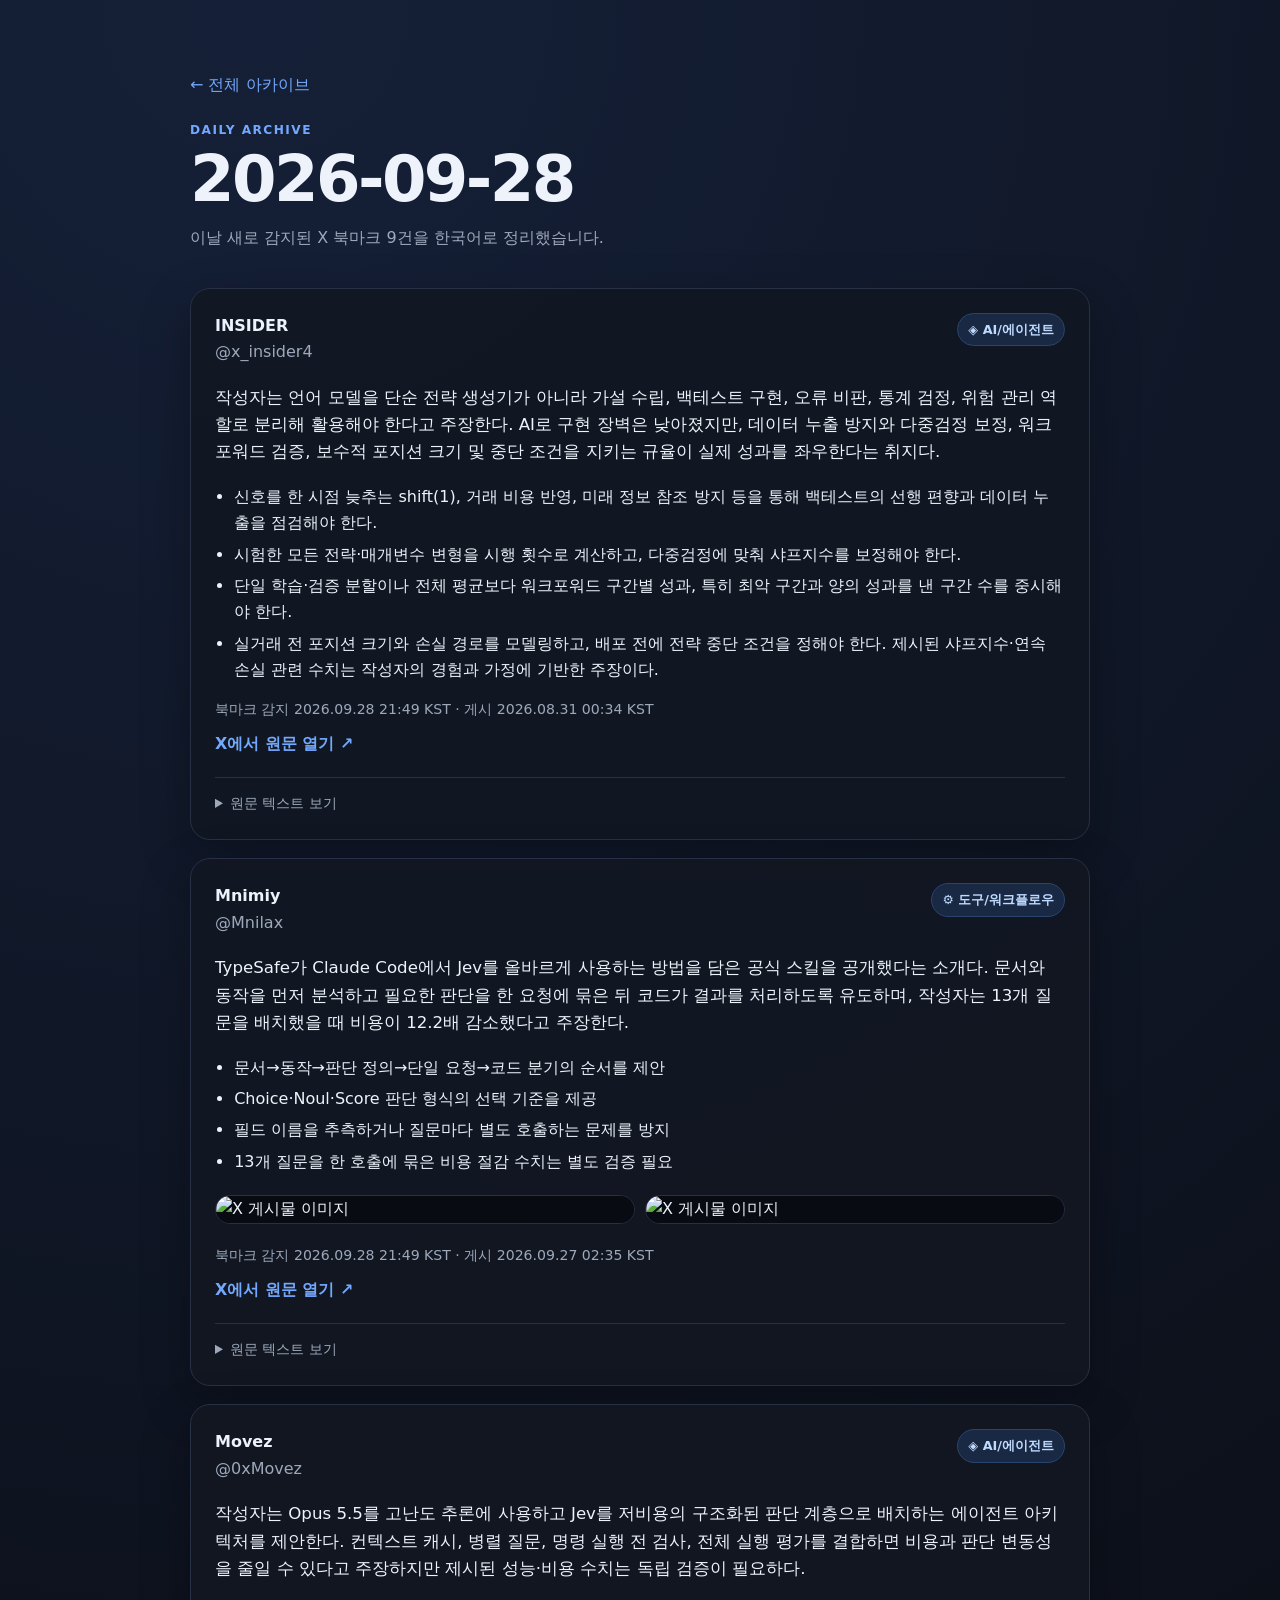
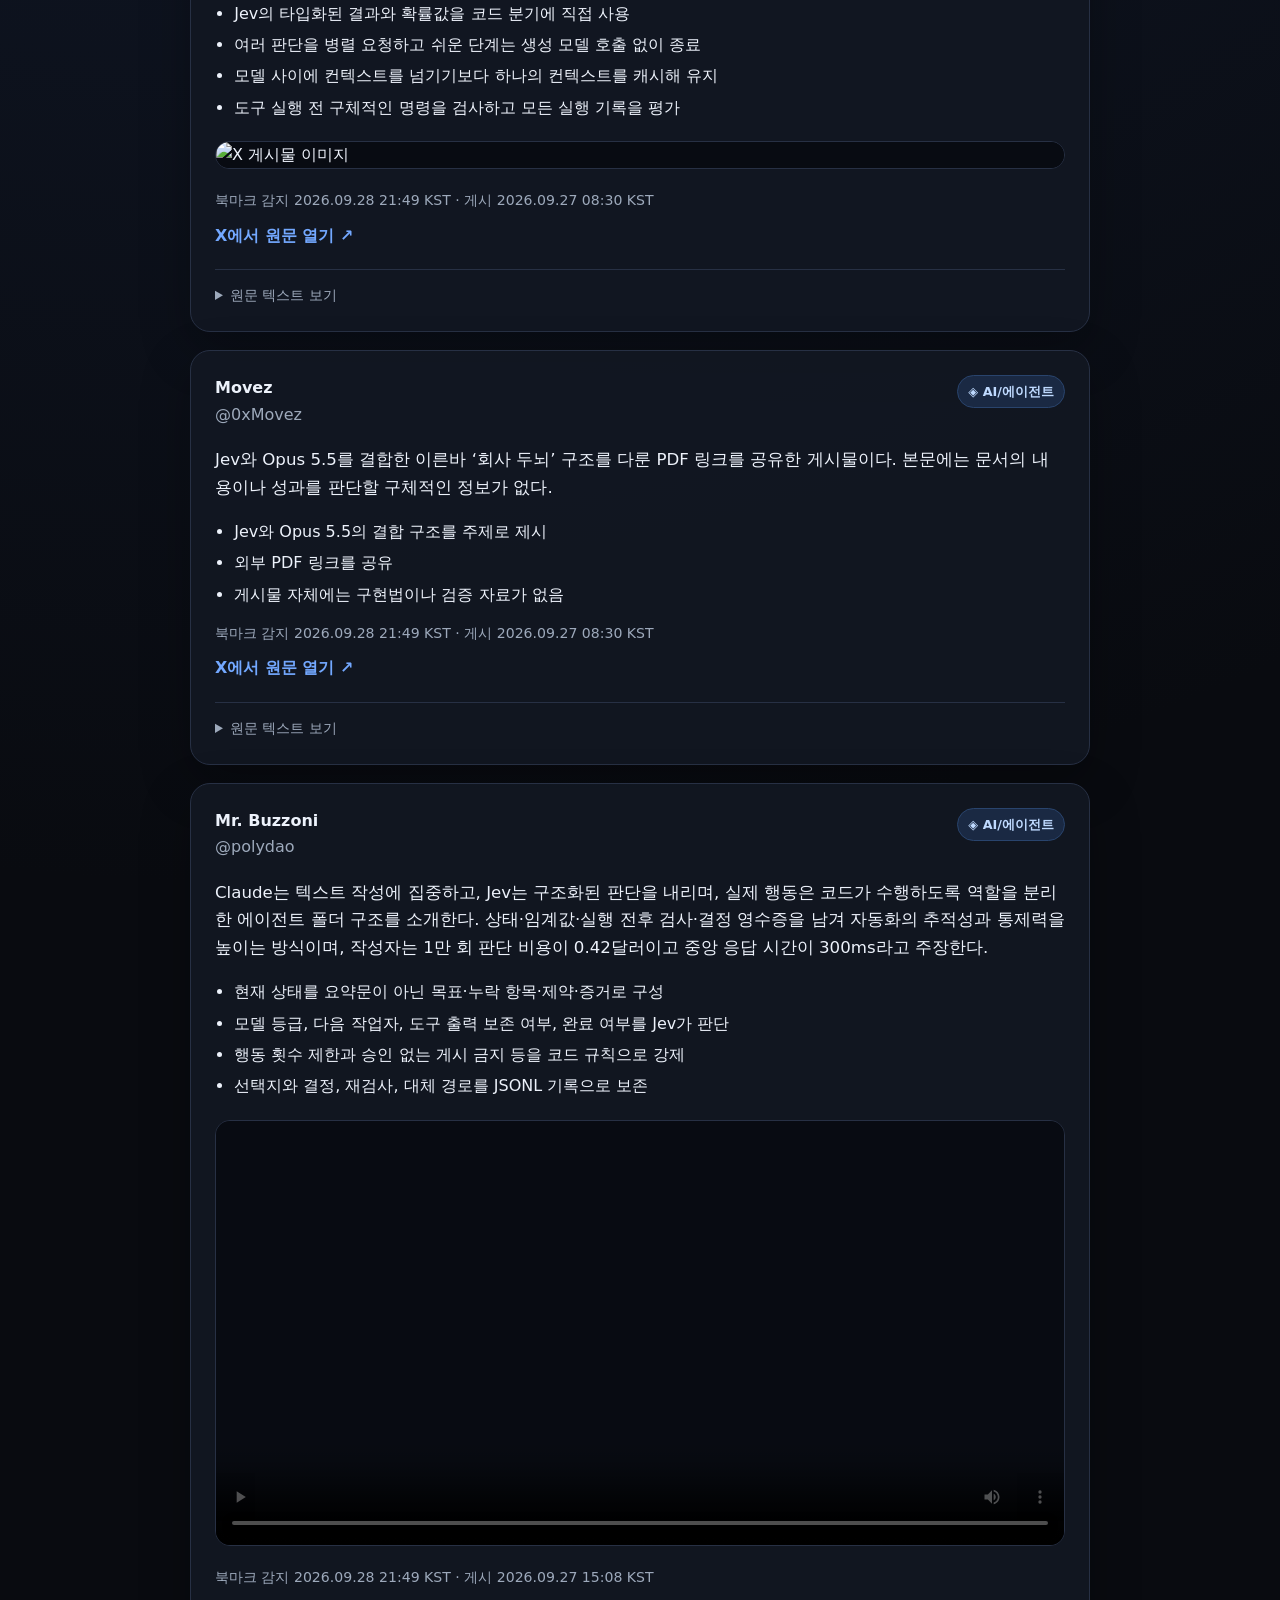
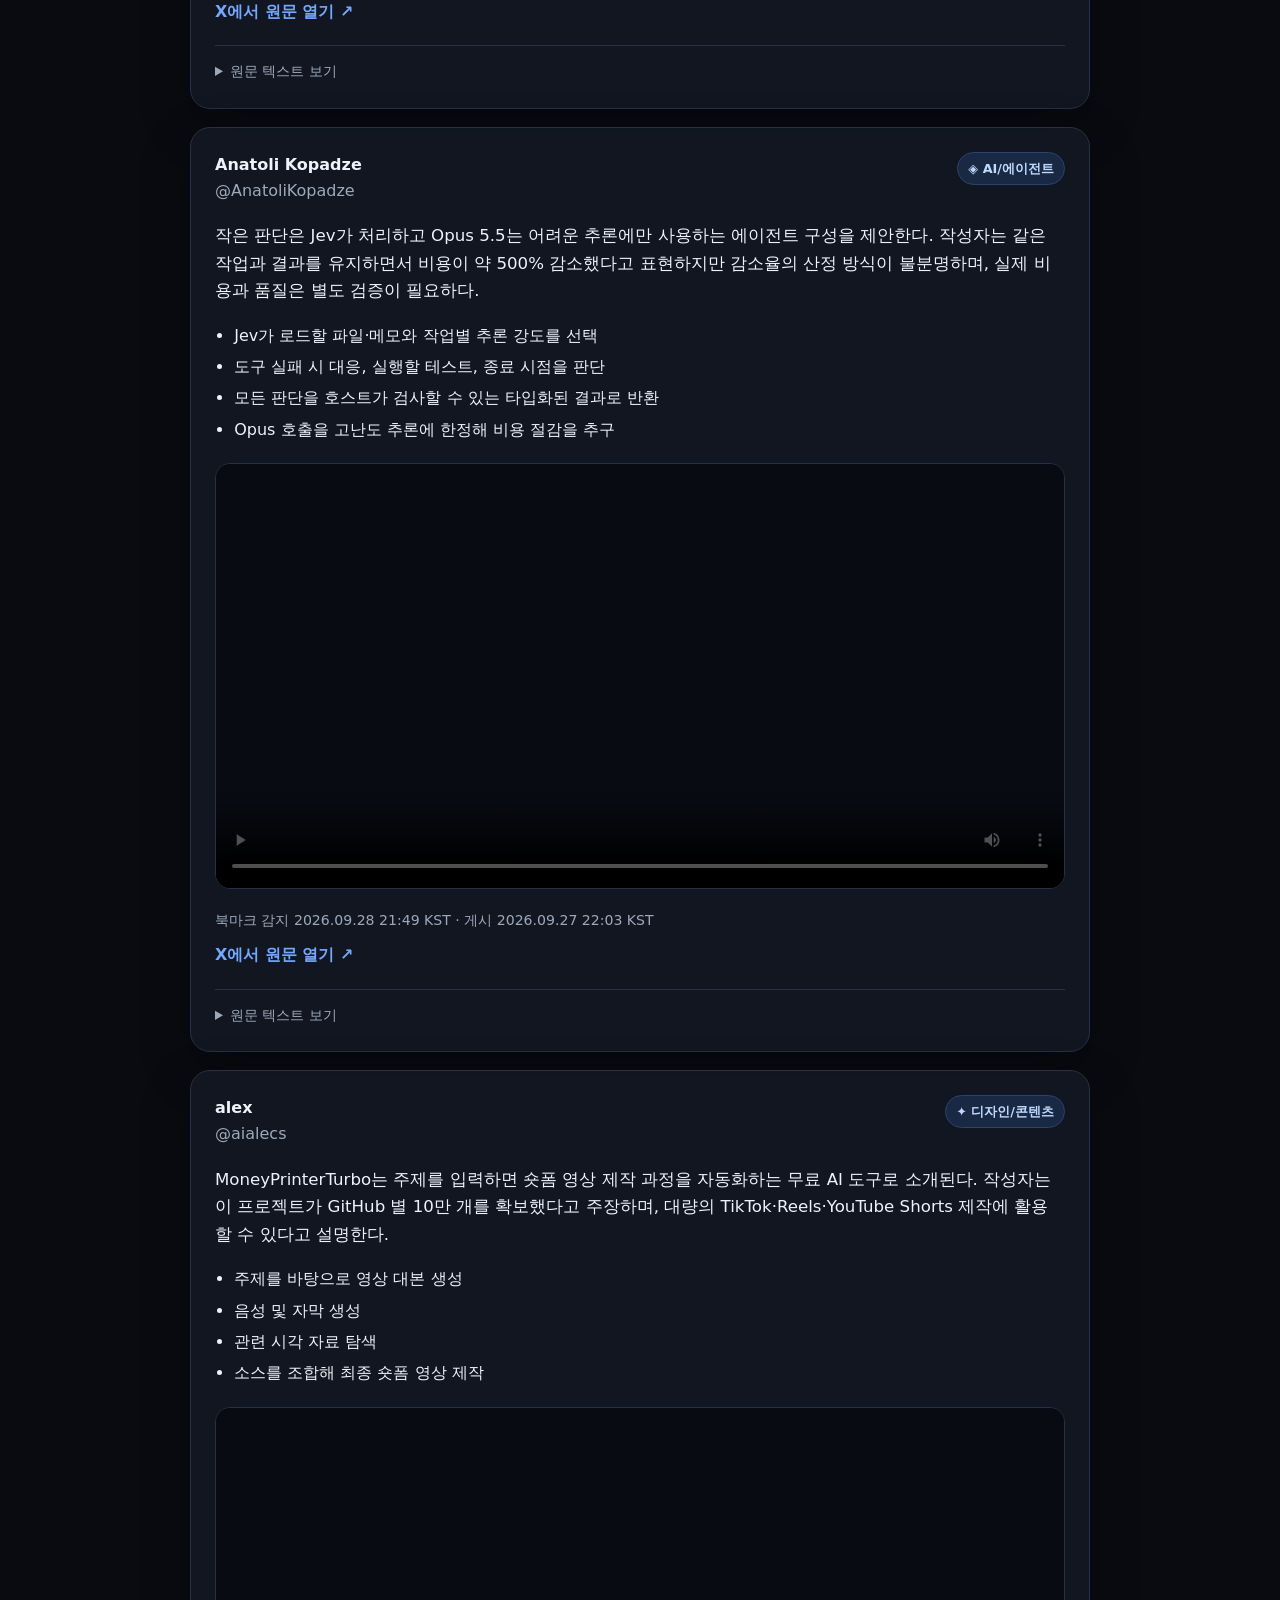
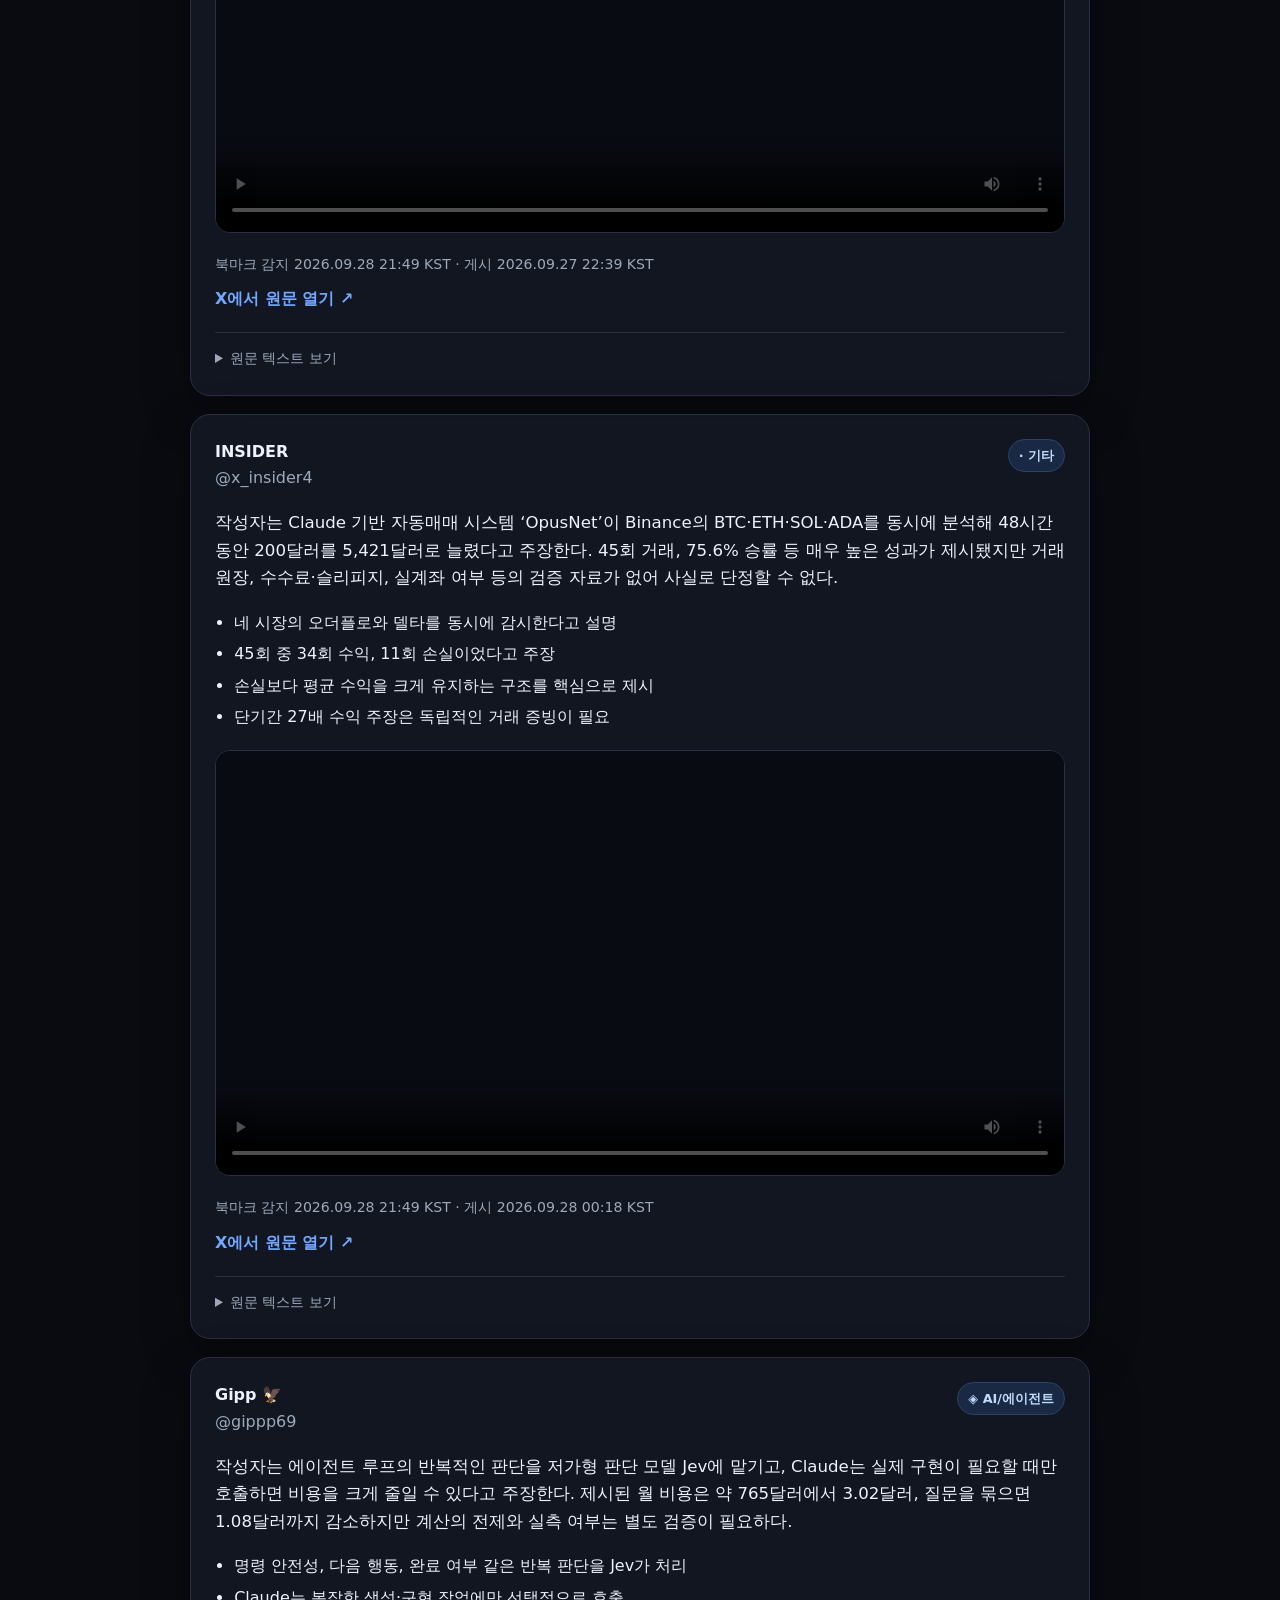
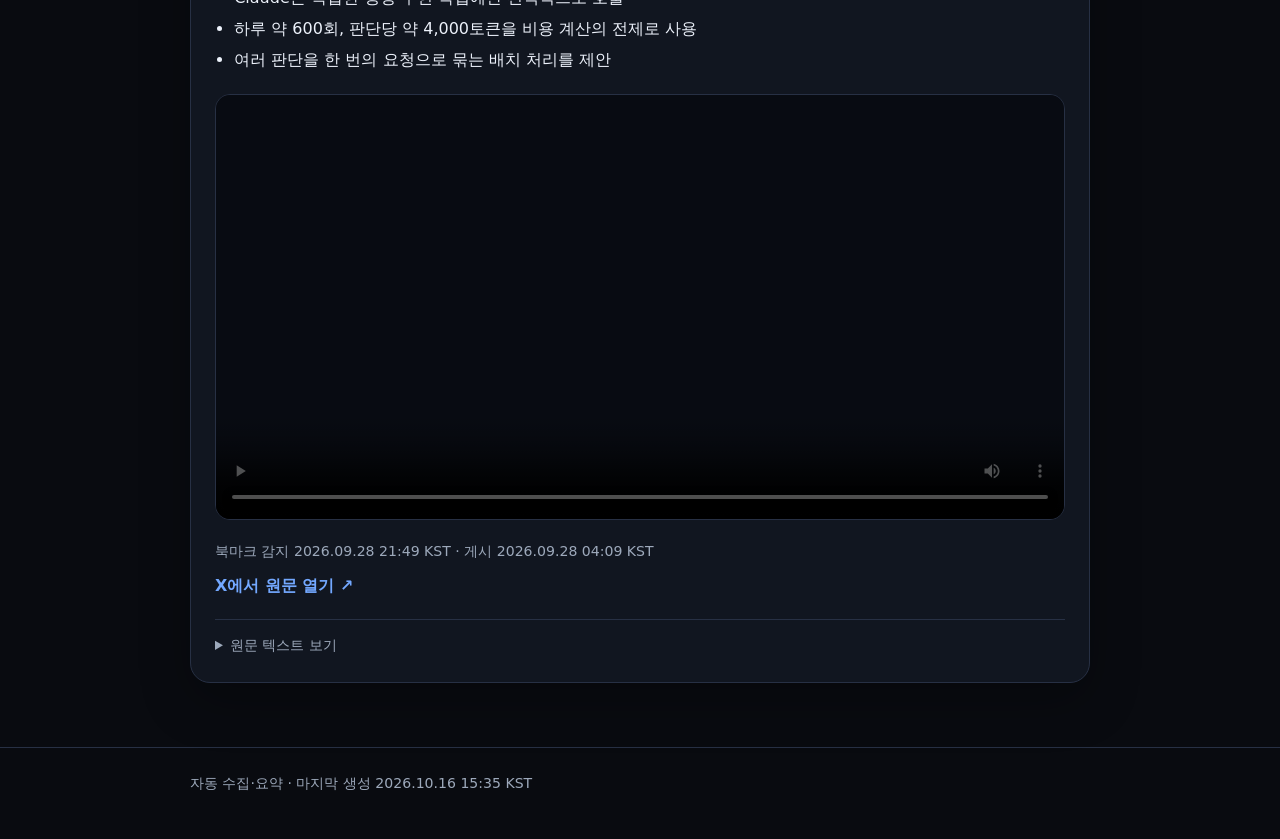
==== commit 23db58a1: "chore: update bookmarks for 2026-10-16" ====
--- a/archive/2026/09/2026-09-28.html
+++ b/archive/2026/09/2026-09-28.html
@@ -73,4 +73,4 @@
 <div class="meta">북마크 감지 2026.09.28 21:49 KST · 게시 2026.09.28 04:09 KST</div>
 <a class="open" href="https://x.com/gippp69/status/2104287246786683258" target="_blank" rel="noopener noreferrer">X에서 원문 열기 ↗</a>
 <details><summary>원문 텍스트 보기</summary><p class="original">JEV ENGINEERING JUST CUT A CLAUDE LOOP FROM $765/MONTH TO $3.02<br><br>the expensive part isn’t always writing code. a busy overnight loop can burn ~600 decisions just asking what to do next, whether a command is safe, or if the task is finished.<br><br>trigger → Jev → allow / stop / wake → Claude only builds when needed<br><br>at roughly 4,000 tokens per decision, those checks can cost ~$25.50 a night on Fable 5.1. Jev handles the same decision layer at $0.042 per 1M input tokens with output free.<br><br>over 30 nights that moves the decision bill from ~$765 to $3.02. batch multiple questions into one call and it falls again to about $1.08/month.<br><br>that’s the part i care about: Claude keeps the expensive work that actually needs intelligence, while Jev handles the hundreds of tiny judgment calls around it.</p></details>
-</article></section></main><footer class="footer"><div class="wrap">자동 수집·요약 · 마지막 생성 2026.10.16 13:34 KST</div></footer></body></html>
+</article></section></main><footer class="footer"><div class="wrap">자동 수집·요약 · 마지막 생성 2026.10.16 15:35 KST</div></footer></body></html>
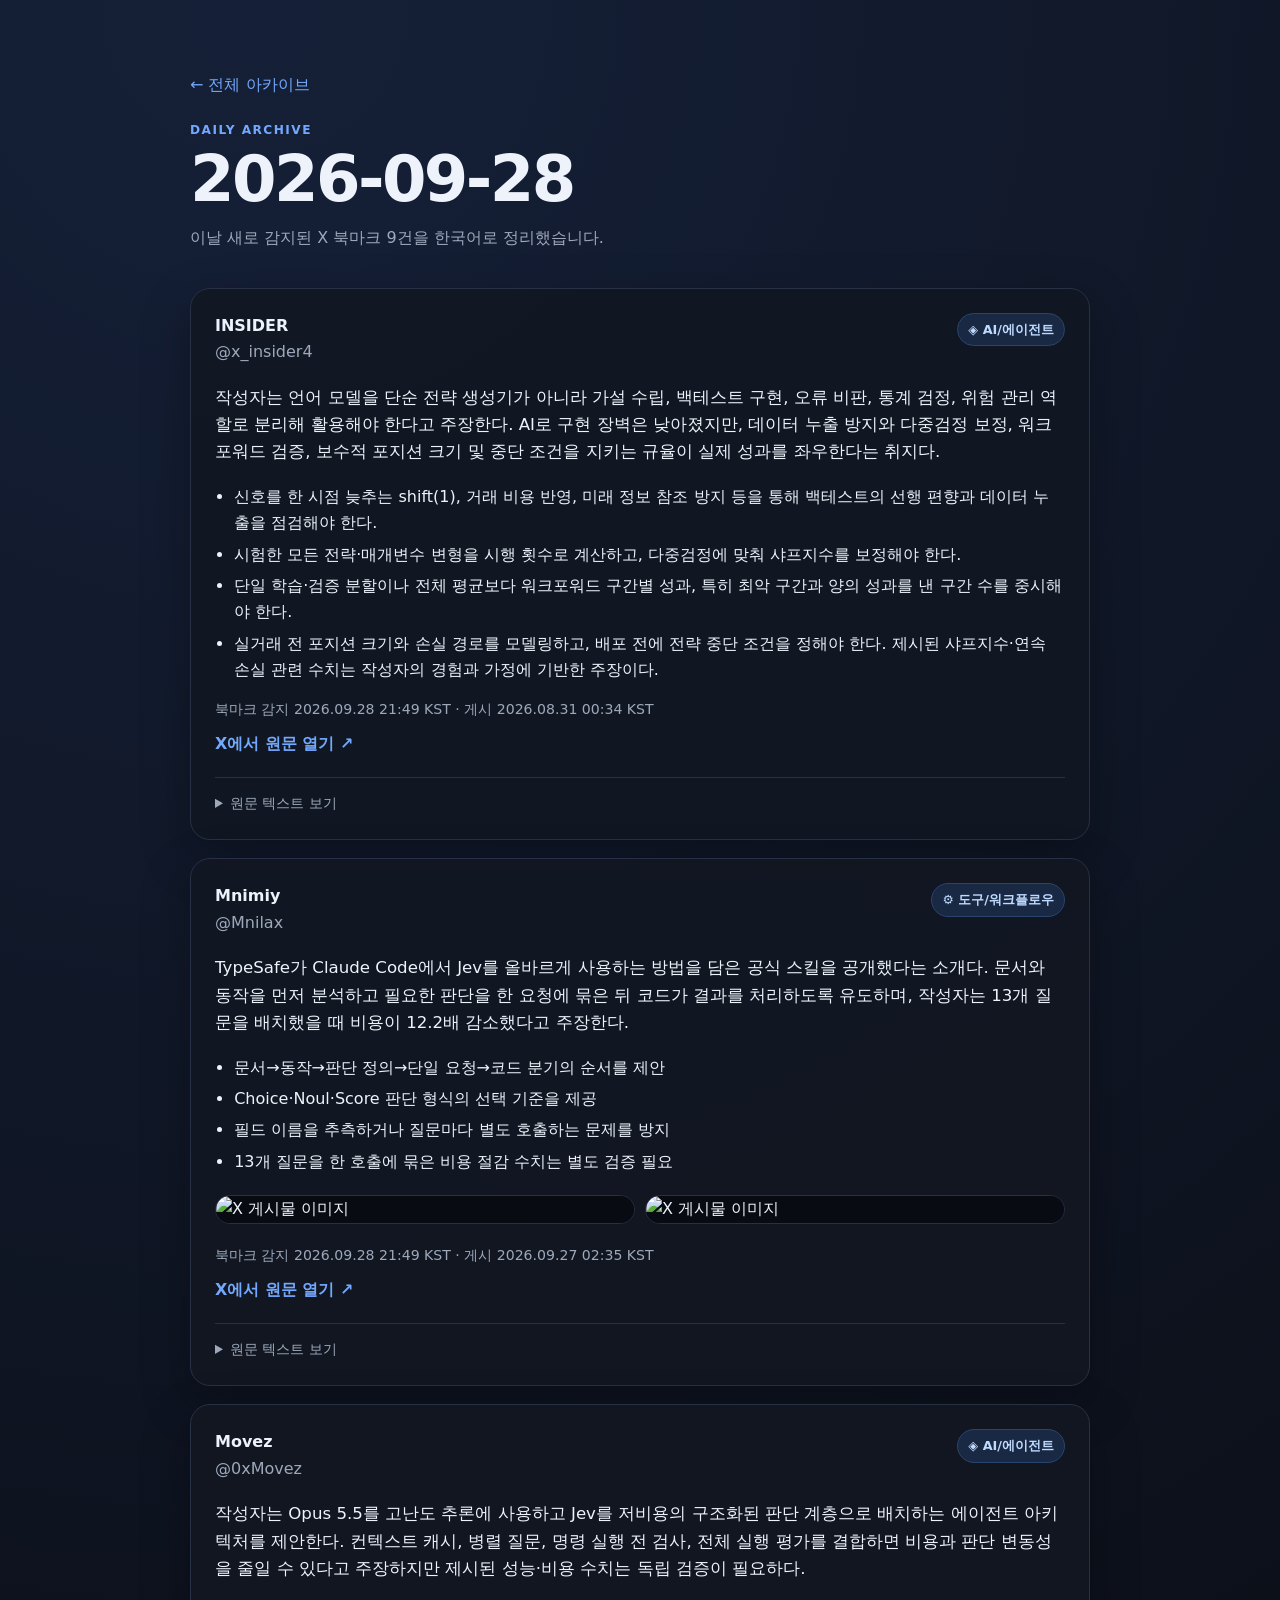
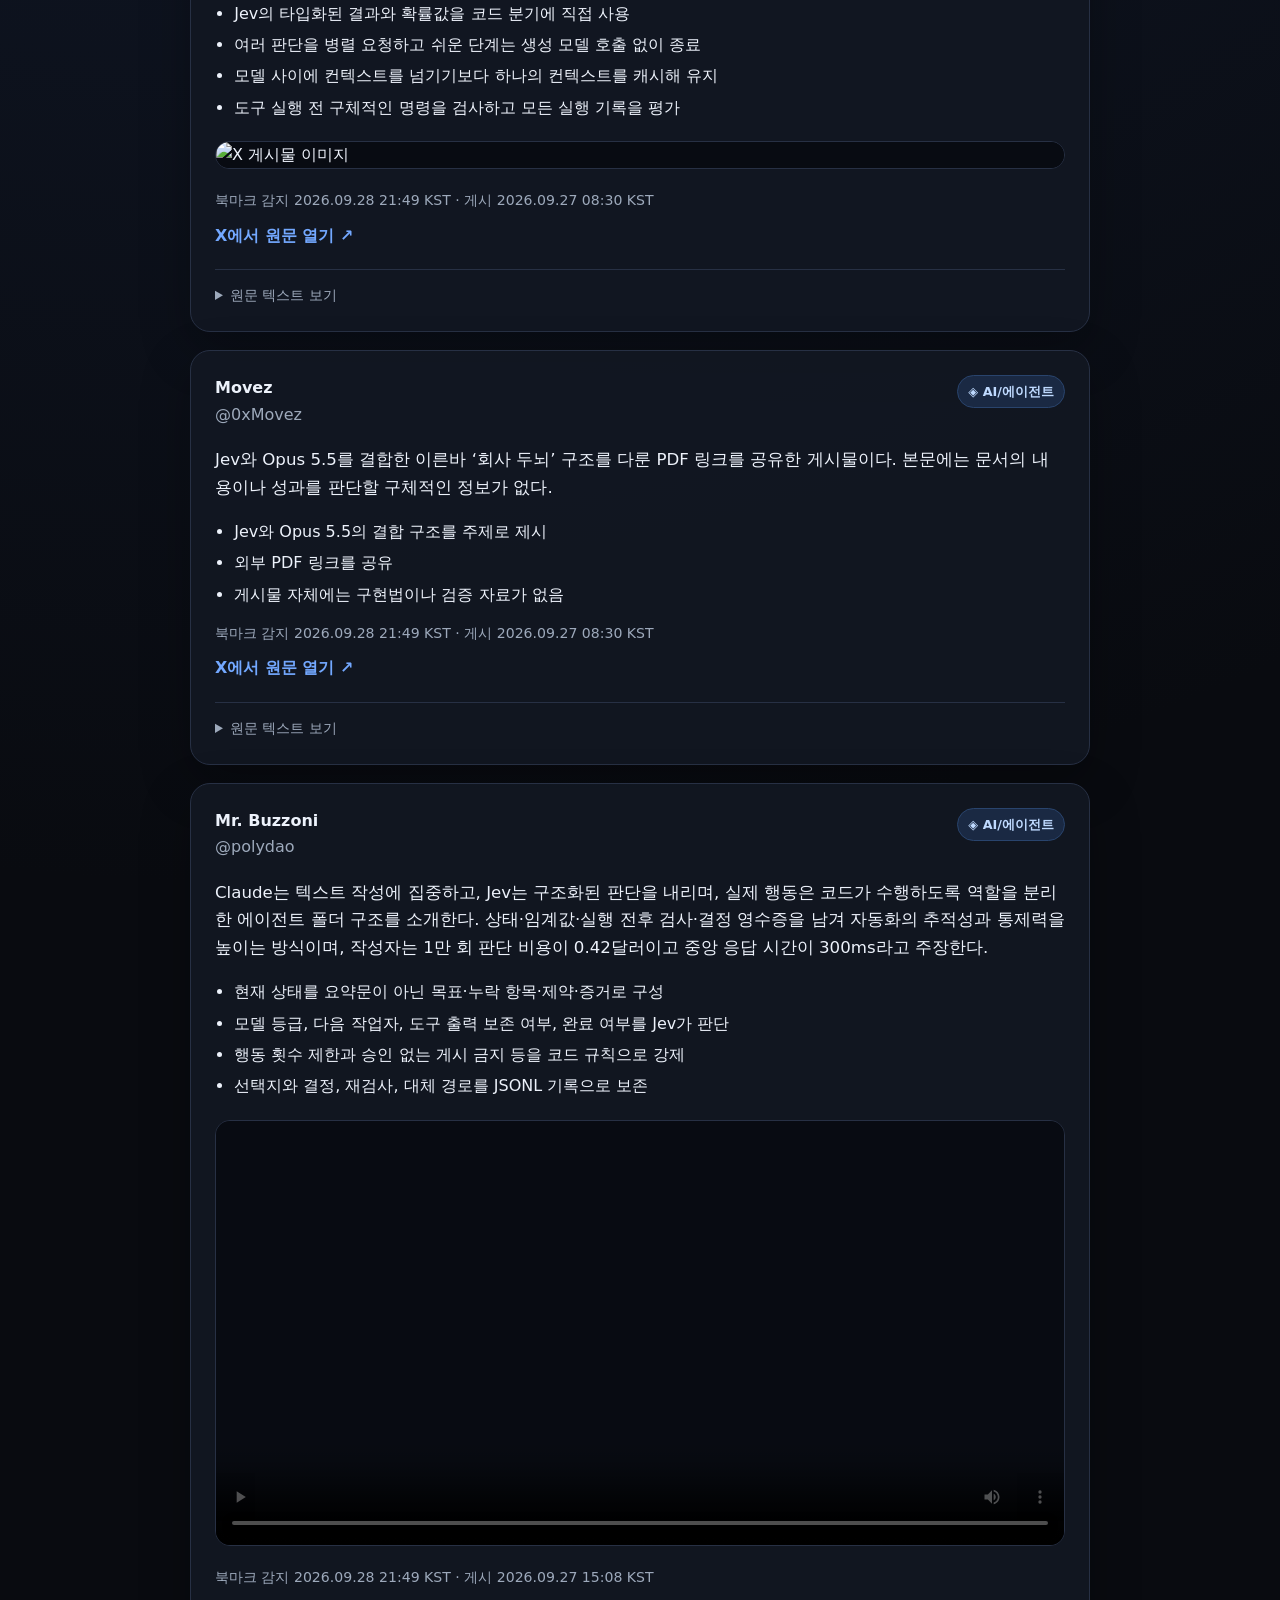
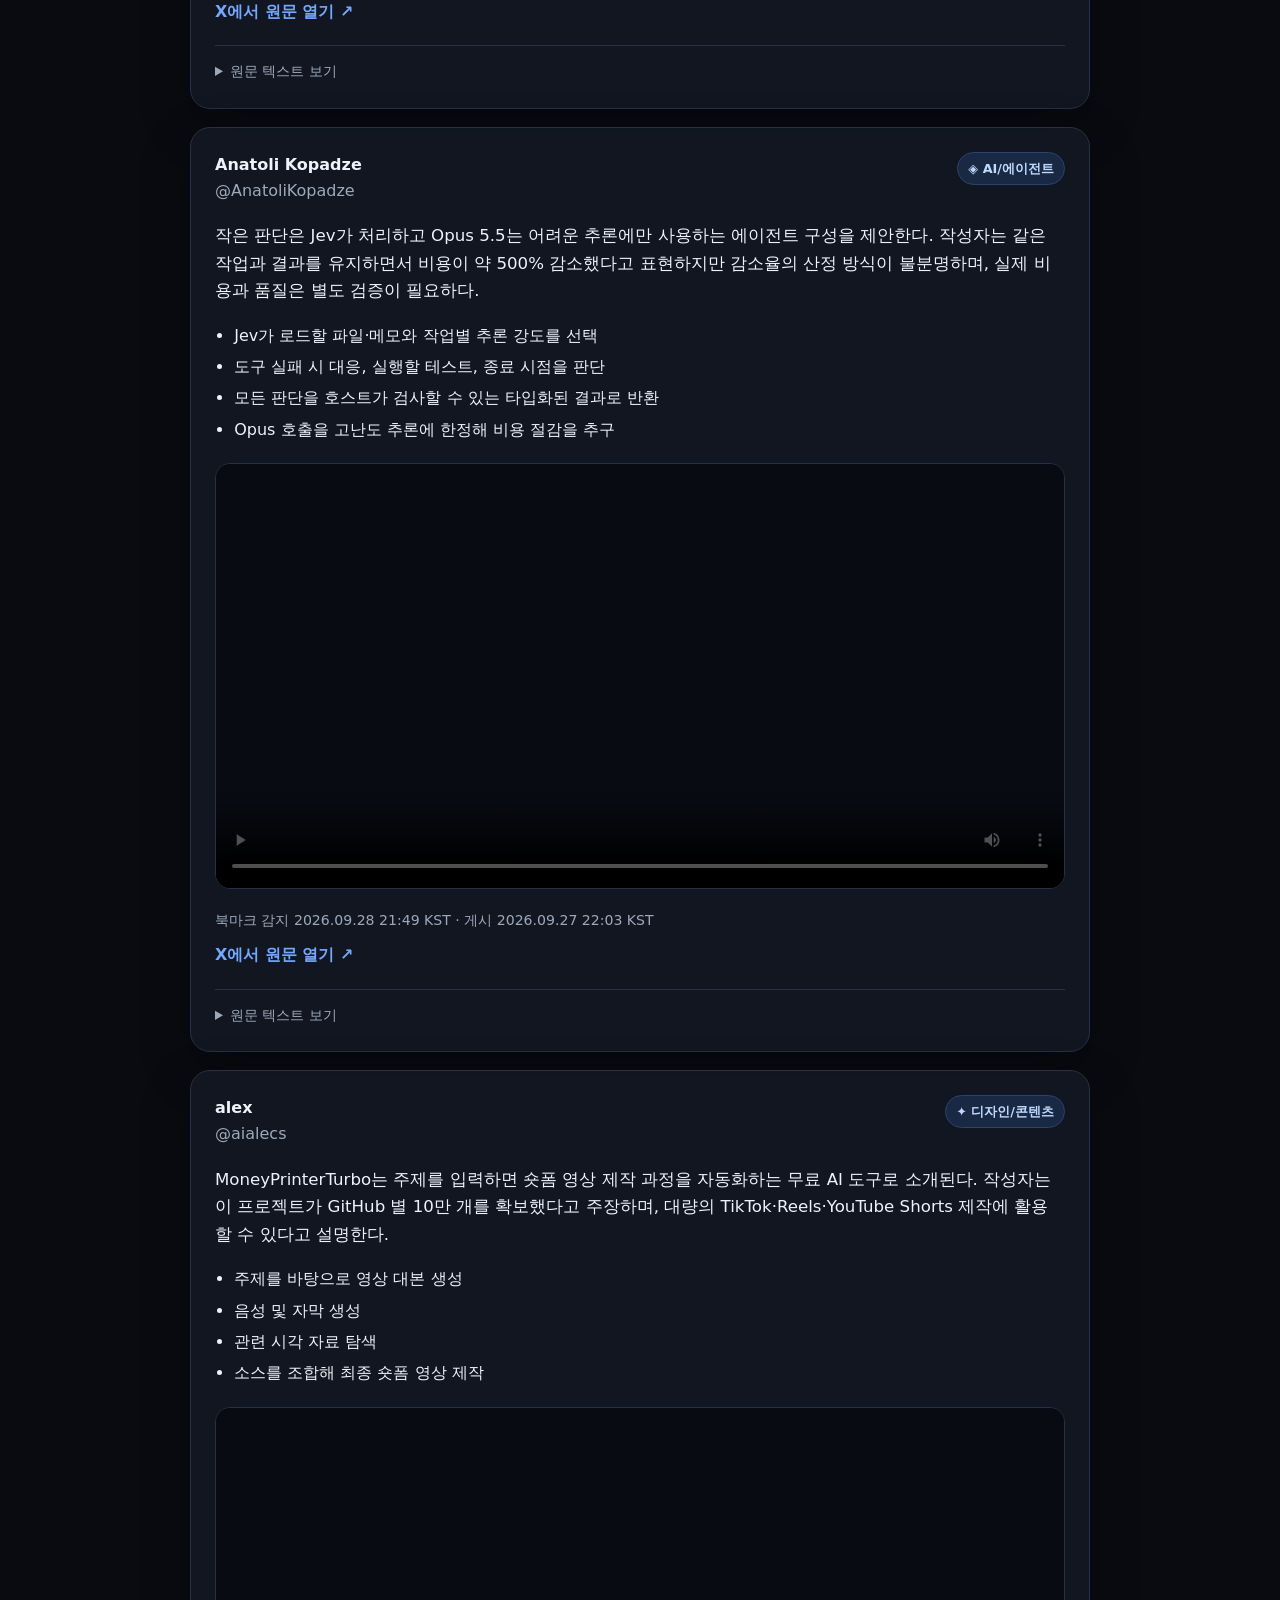
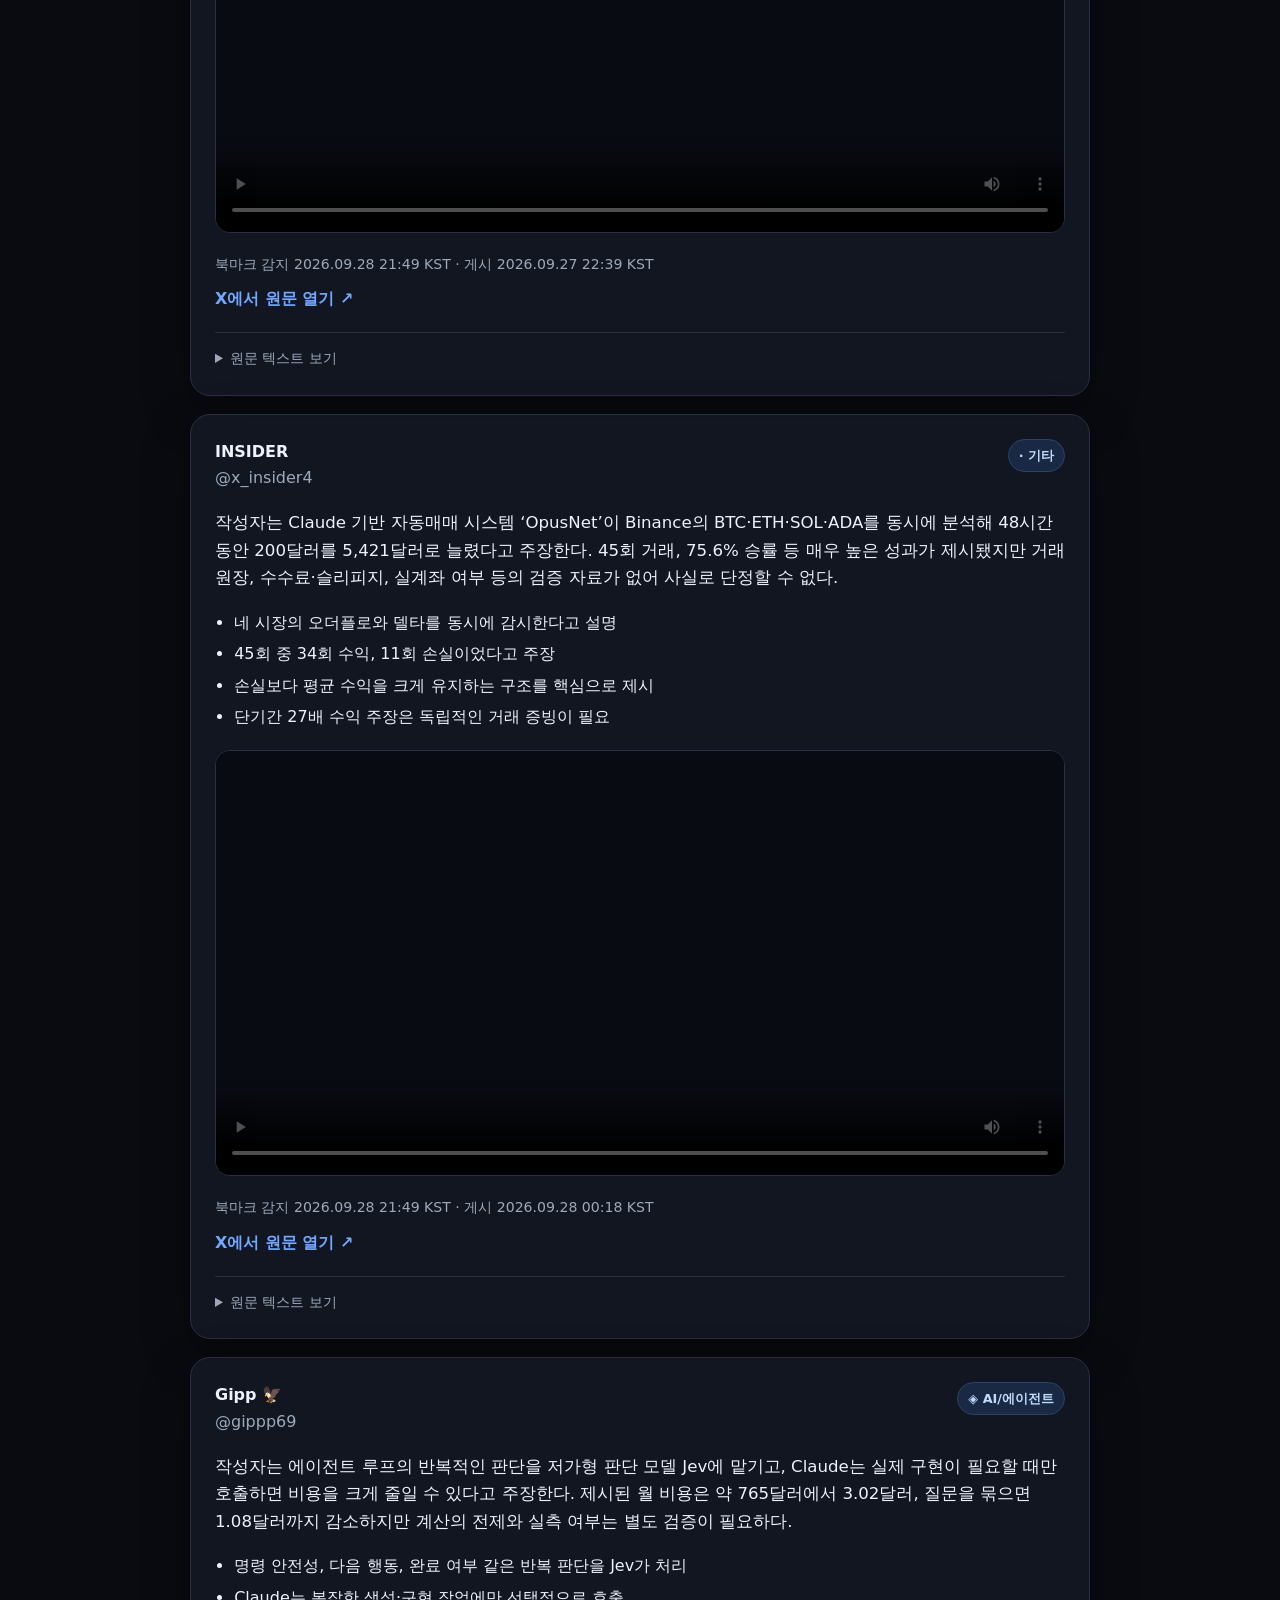
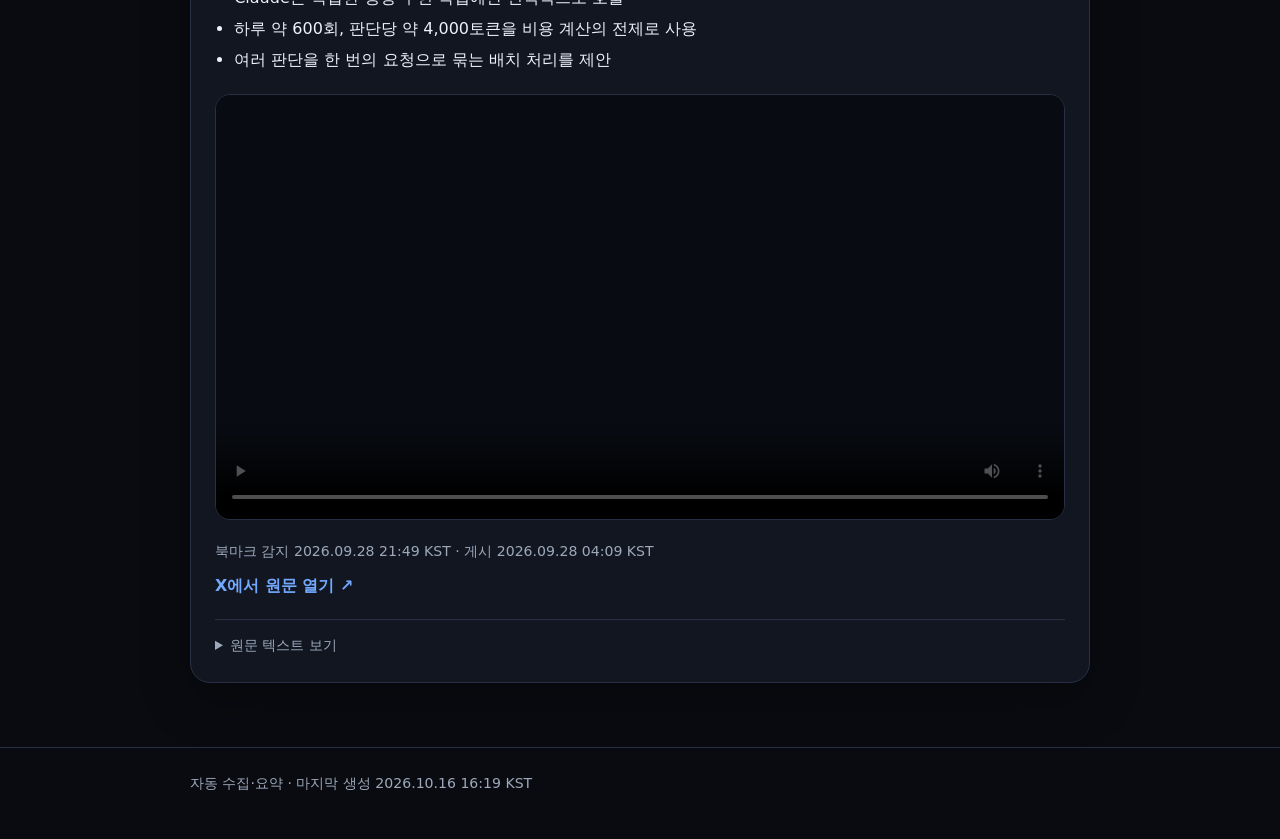
==== commit 92f4ec82: "chore: update bookmarks for 2026-10-16" ====
--- a/archive/2026/09/2026-09-28.html
+++ b/archive/2026/09/2026-09-28.html
@@ -73,4 +73,4 @@
 <div class="meta">북마크 감지 2026.09.28 21:49 KST · 게시 2026.09.28 04:09 KST</div>
 <a class="open" href="https://x.com/gippp69/status/2104287246786683258" target="_blank" rel="noopener noreferrer">X에서 원문 열기 ↗</a>
 <details><summary>원문 텍스트 보기</summary><p class="original">JEV ENGINEERING JUST CUT A CLAUDE LOOP FROM $765/MONTH TO $3.02<br><br>the expensive part isn’t always writing code. a busy overnight loop can burn ~600 decisions just asking what to do next, whether a command is safe, or if the task is finished.<br><br>trigger → Jev → allow / stop / wake → Claude only builds when needed<br><br>at roughly 4,000 tokens per decision, those checks can cost ~$25.50 a night on Fable 5.1. Jev handles the same decision layer at $0.042 per 1M input tokens with output free.<br><br>over 30 nights that moves the decision bill from ~$765 to $3.02. batch multiple questions into one call and it falls again to about $1.08/month.<br><br>that’s the part i care about: Claude keeps the expensive work that actually needs intelligence, while Jev handles the hundreds of tiny judgment calls around it.</p></details>
-</article></section></main><footer class="footer"><div class="wrap">자동 수집·요약 · 마지막 생성 2026.10.16 15:35 KST</div></footer></body></html>
+</article></section></main><footer class="footer"><div class="wrap">자동 수집·요약 · 마지막 생성 2026.10.16 16:19 KST</div></footer></body></html>
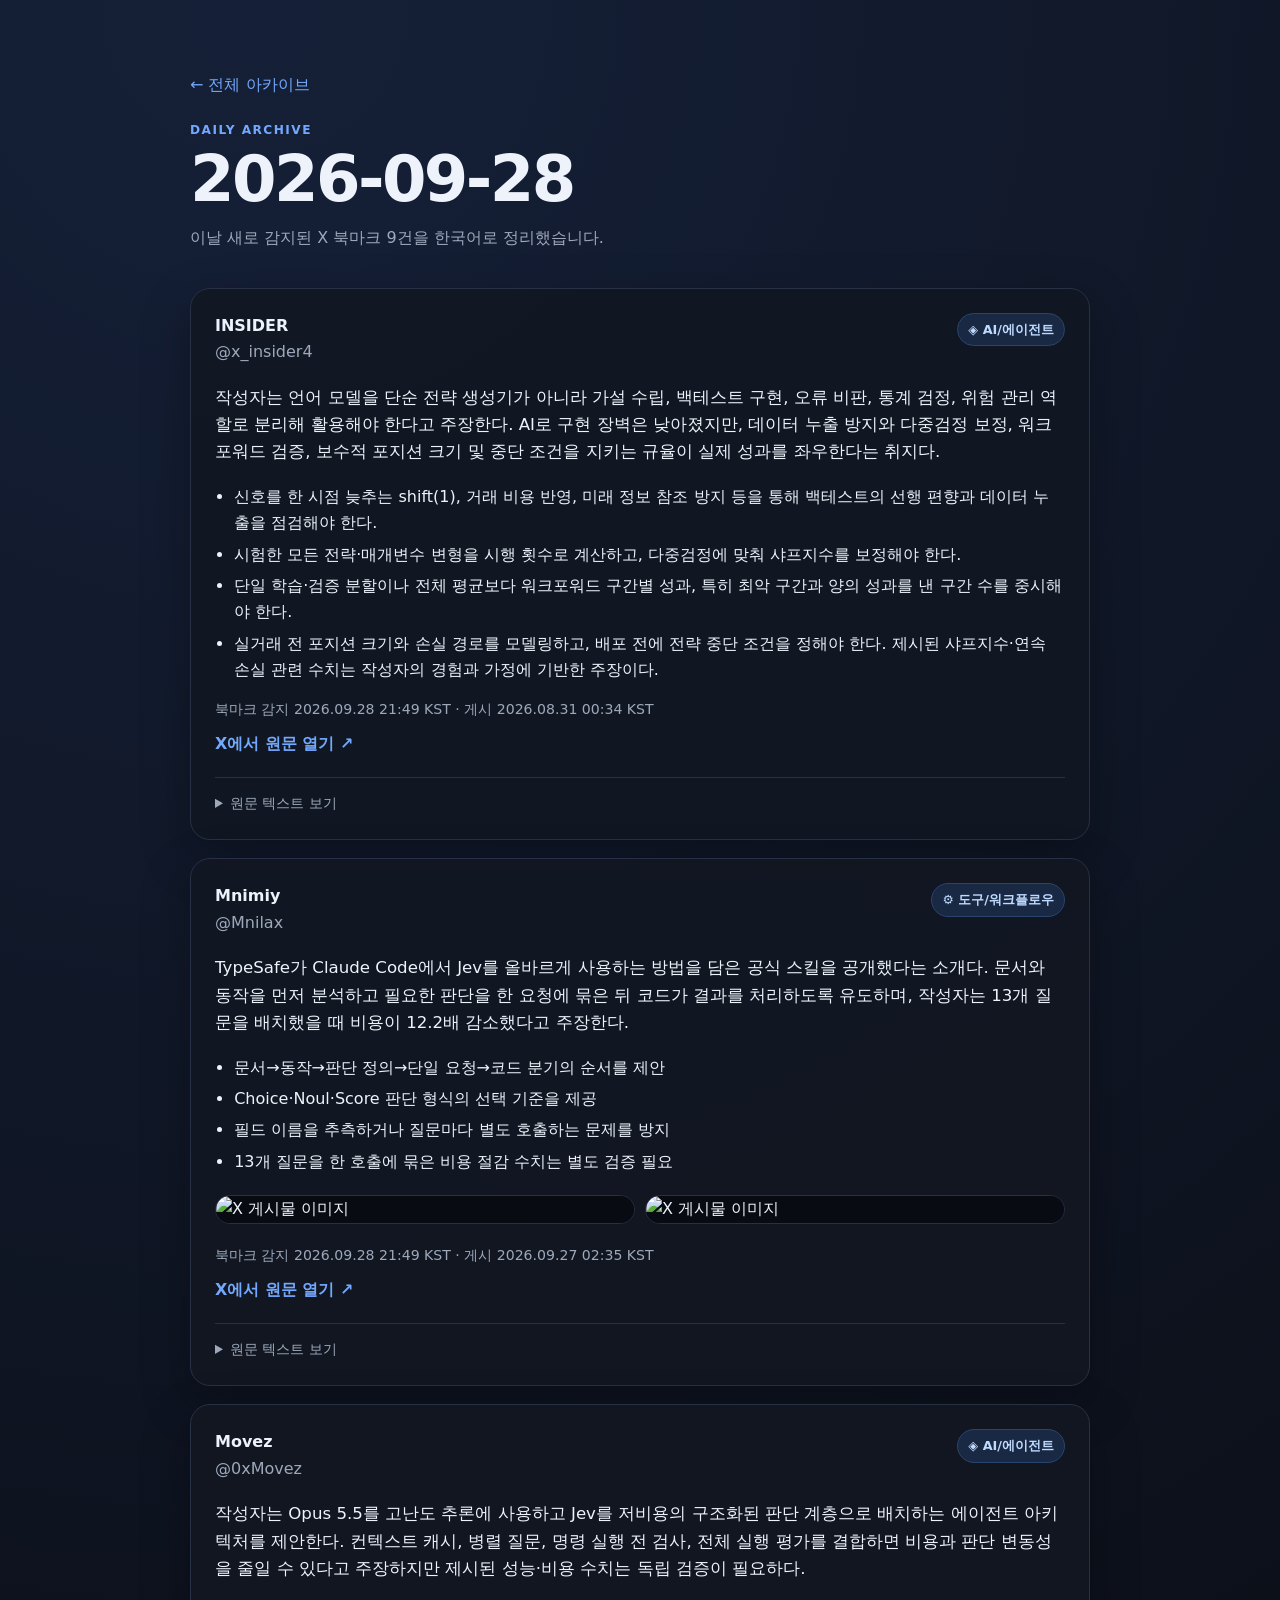
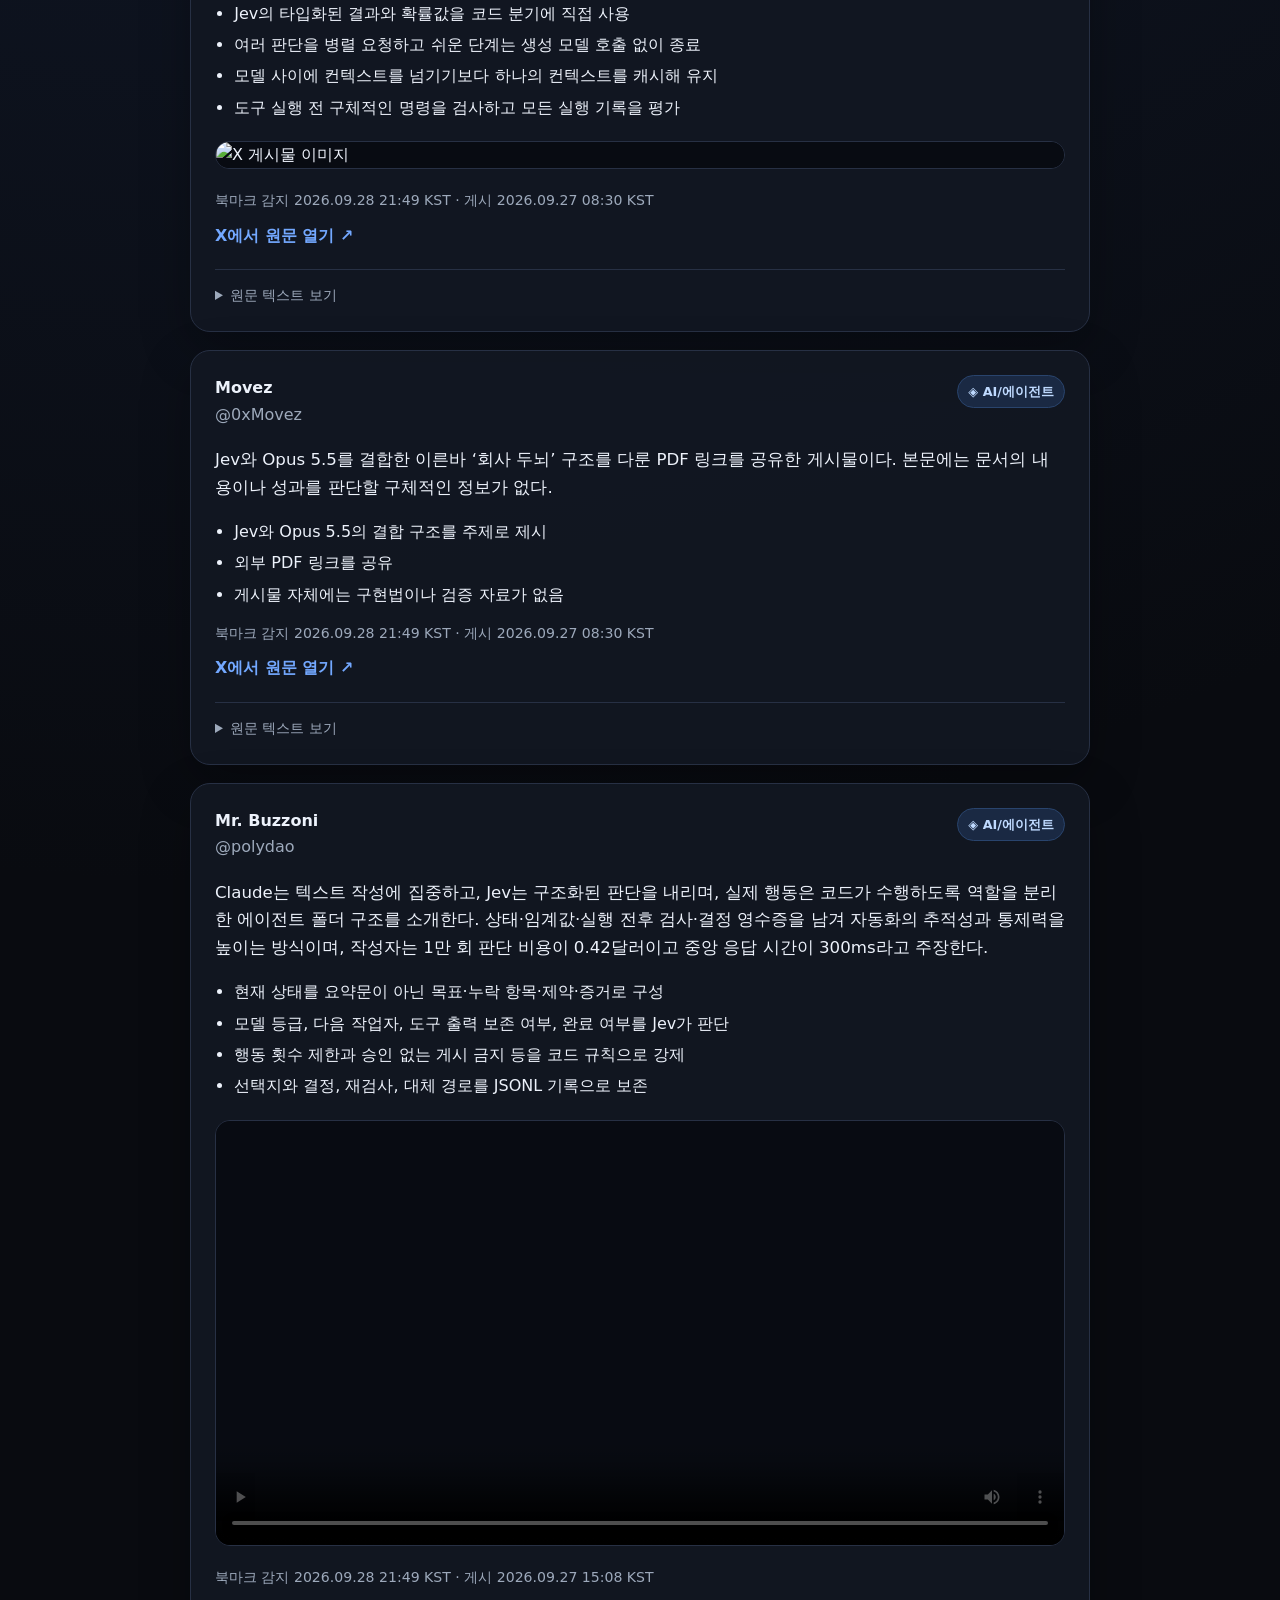
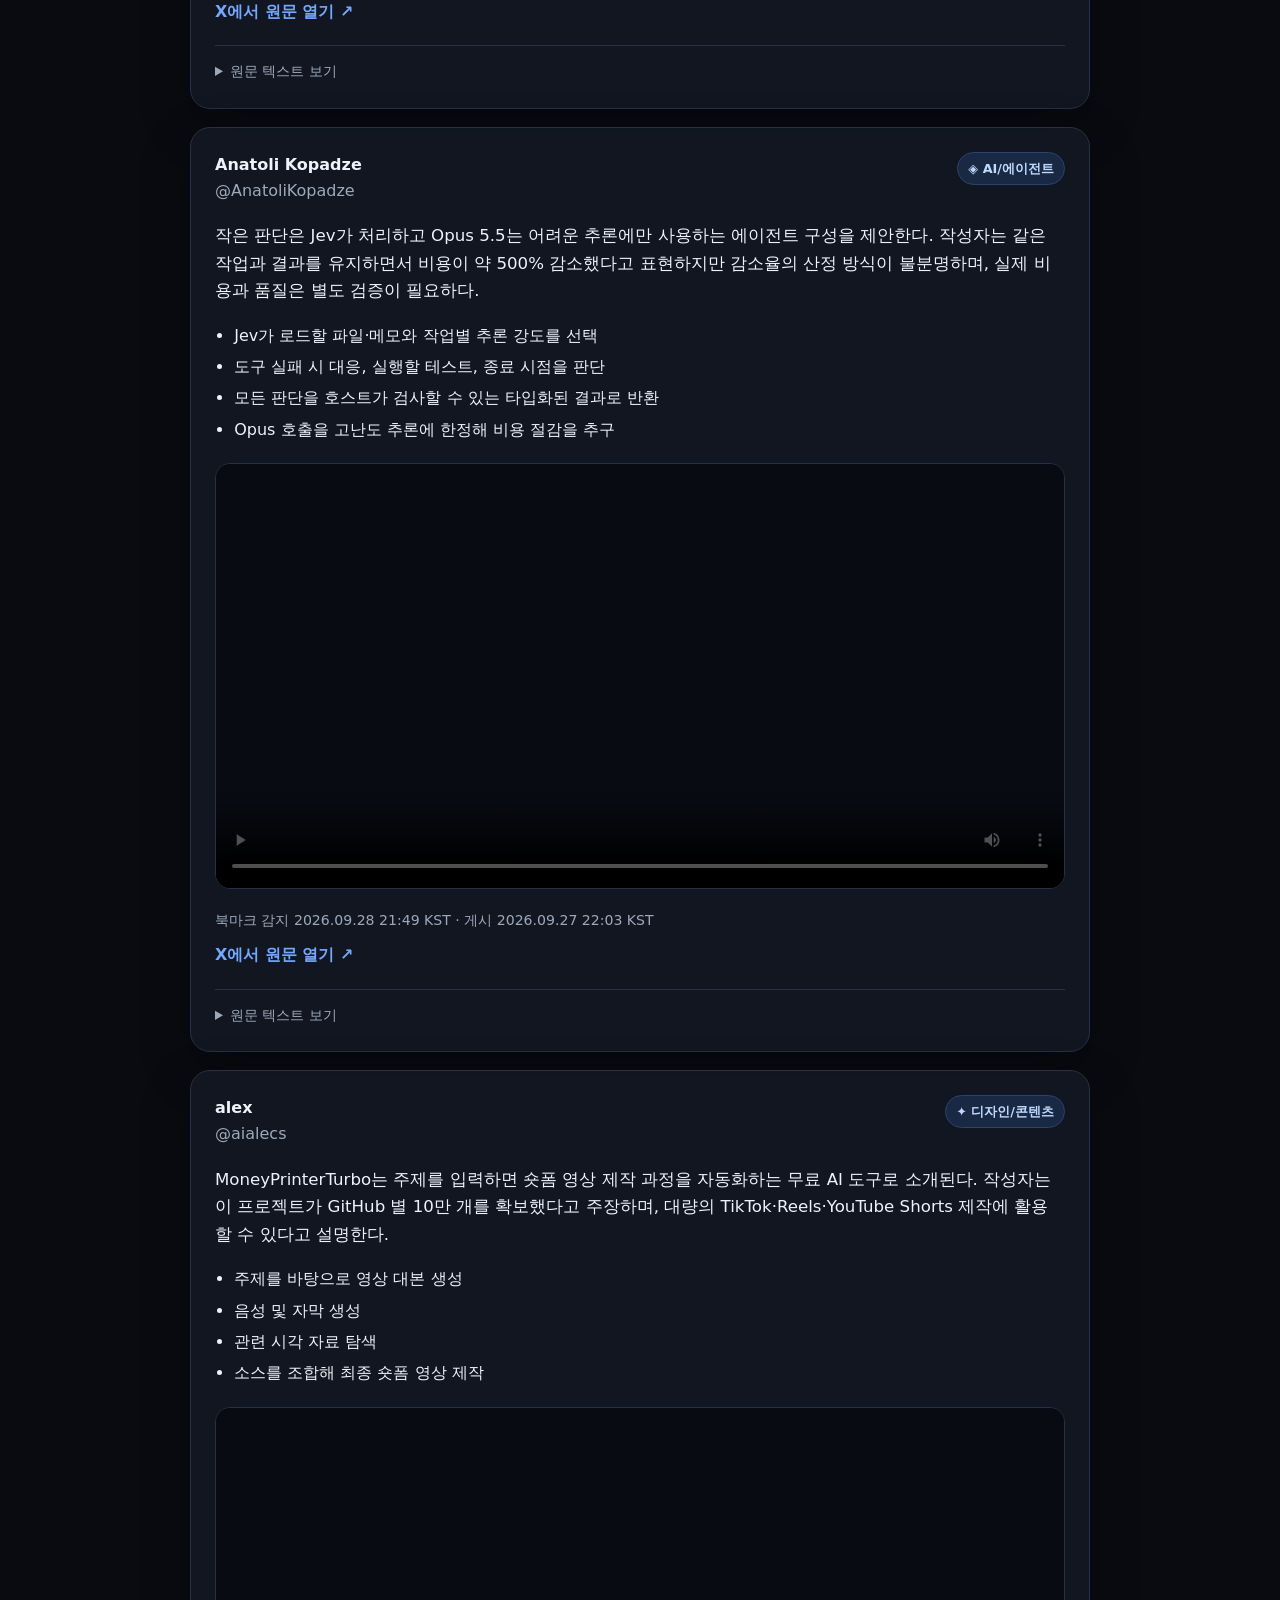
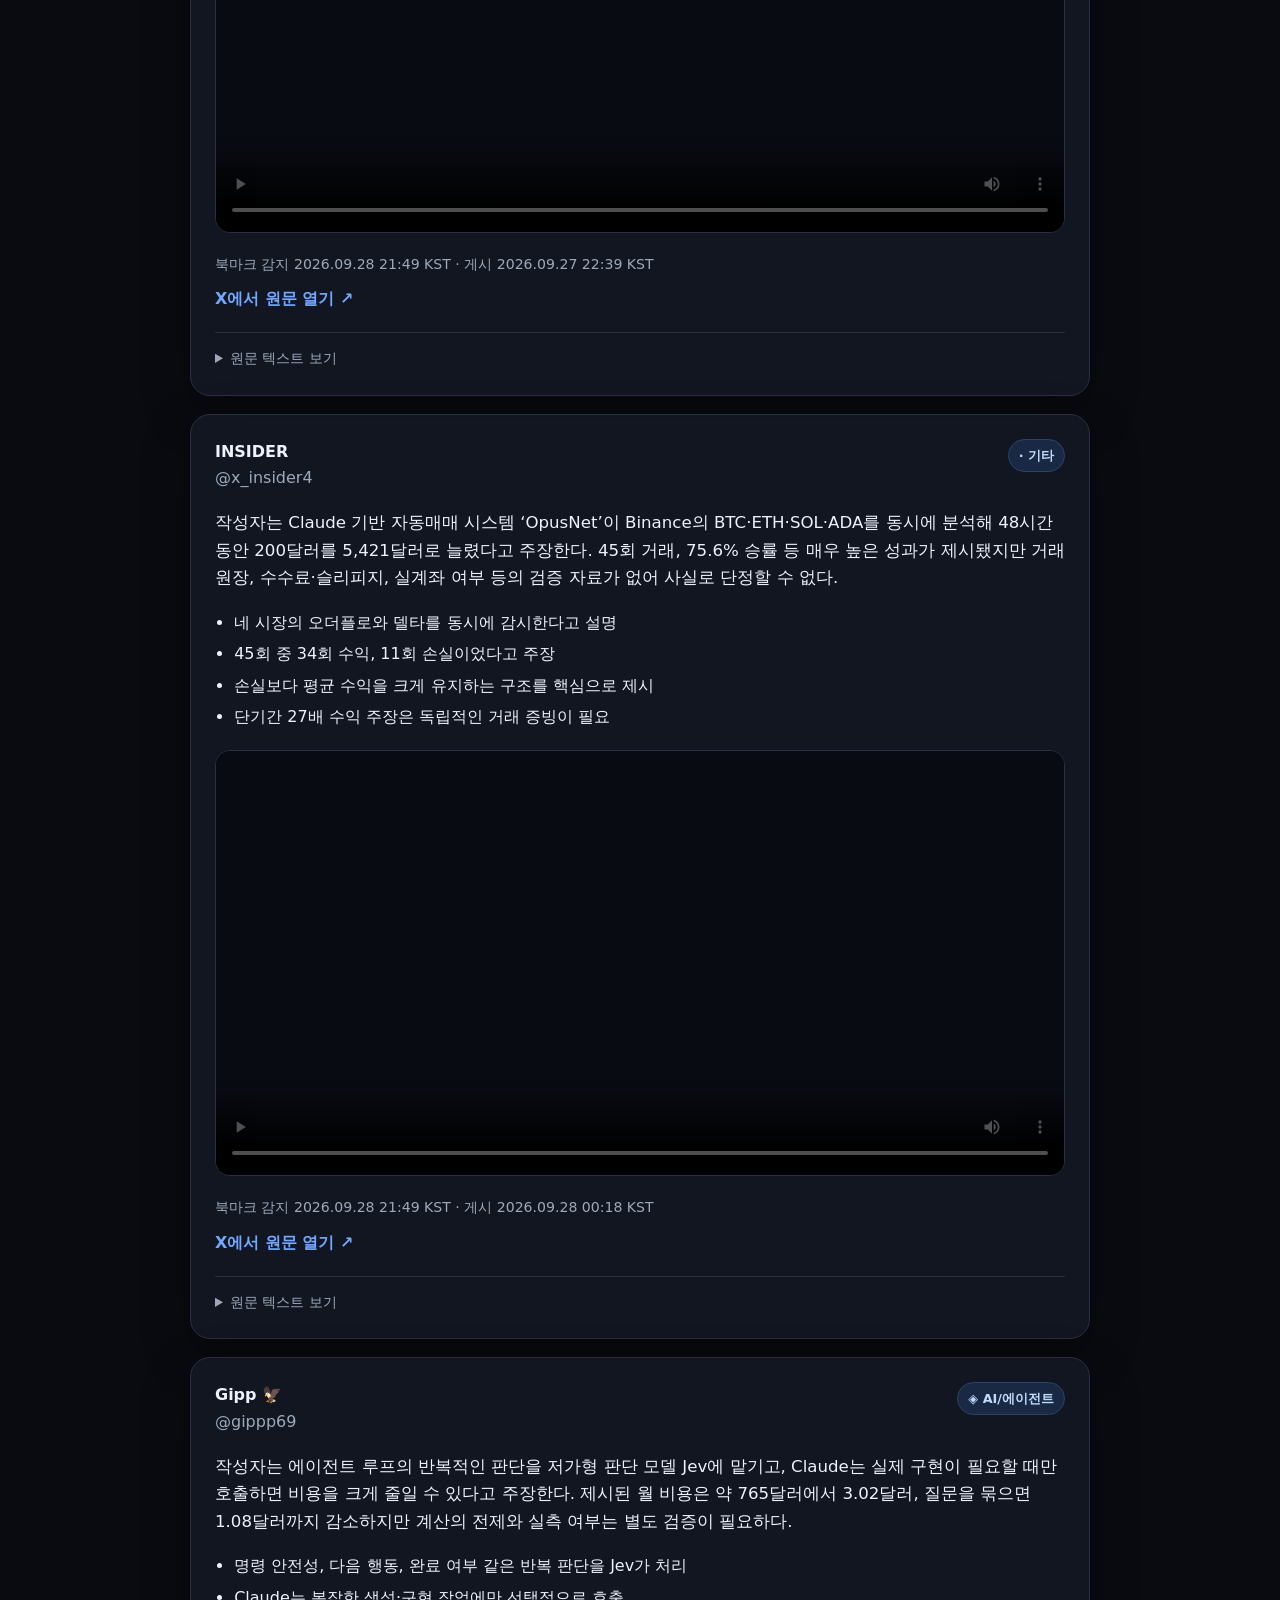
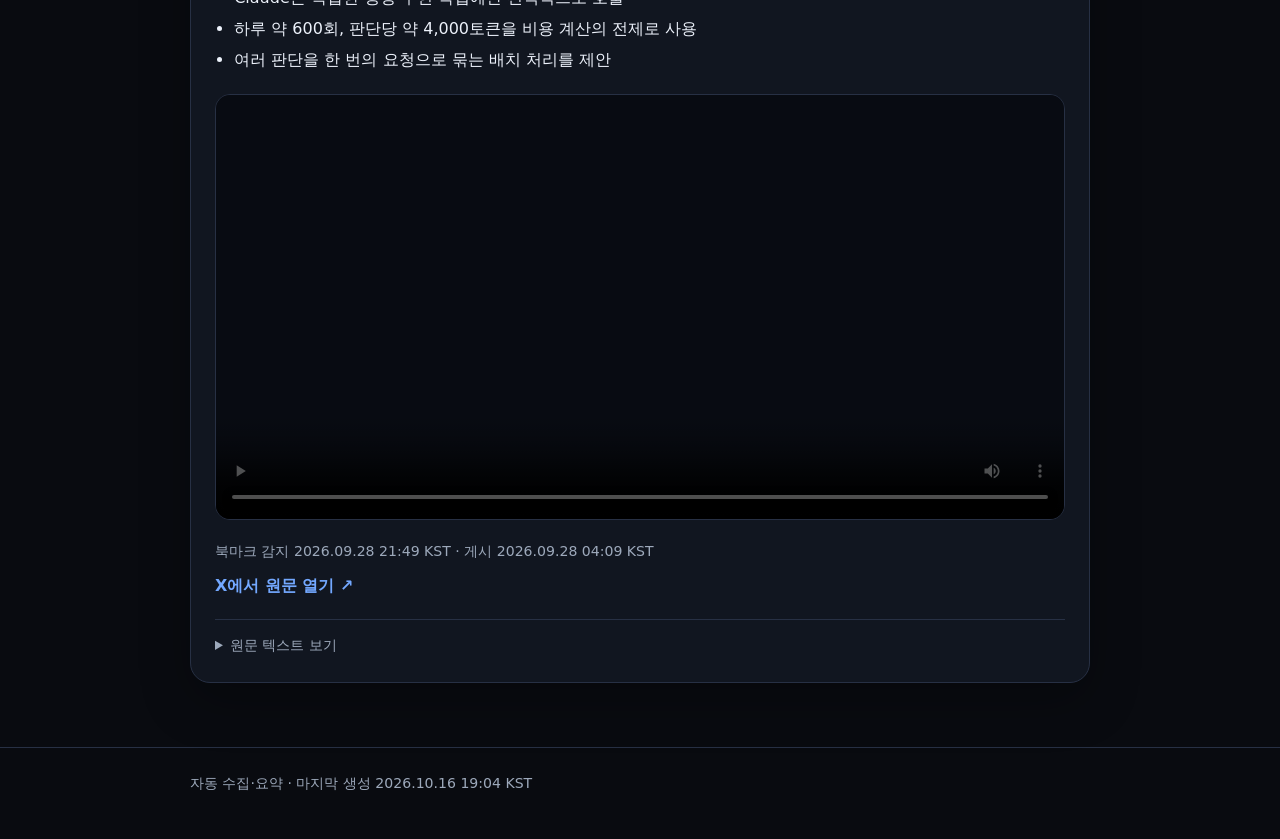
==== commit 52ef1c6a: "chore: update bookmarks for 2026-10-16" ====
--- a/archive/2026/09/2026-09-28.html
+++ b/archive/2026/09/2026-09-28.html
@@ -73,4 +73,4 @@
 <div class="meta">북마크 감지 2026.09.28 21:49 KST · 게시 2026.09.28 04:09 KST</div>
 <a class="open" href="https://x.com/gippp69/status/2104287246786683258" target="_blank" rel="noopener noreferrer">X에서 원문 열기 ↗</a>
 <details><summary>원문 텍스트 보기</summary><p class="original">JEV ENGINEERING JUST CUT A CLAUDE LOOP FROM $765/MONTH TO $3.02<br><br>the expensive part isn’t always writing code. a busy overnight loop can burn ~600 decisions just asking what to do next, whether a command is safe, or if the task is finished.<br><br>trigger → Jev → allow / stop / wake → Claude only builds when needed<br><br>at roughly 4,000 tokens per decision, those checks can cost ~$25.50 a night on Fable 5.1. Jev handles the same decision layer at $0.042 per 1M input tokens with output free.<br><br>over 30 nights that moves the decision bill from ~$765 to $3.02. batch multiple questions into one call and it falls again to about $1.08/month.<br><br>that’s the part i care about: Claude keeps the expensive work that actually needs intelligence, while Jev handles the hundreds of tiny judgment calls around it.</p></details>
-</article></section></main><footer class="footer"><div class="wrap">자동 수집·요약 · 마지막 생성 2026.10.16 16:19 KST</div></footer></body></html>
+</article></section></main><footer class="footer"><div class="wrap">자동 수집·요약 · 마지막 생성 2026.10.16 19:04 KST</div></footer></body></html>
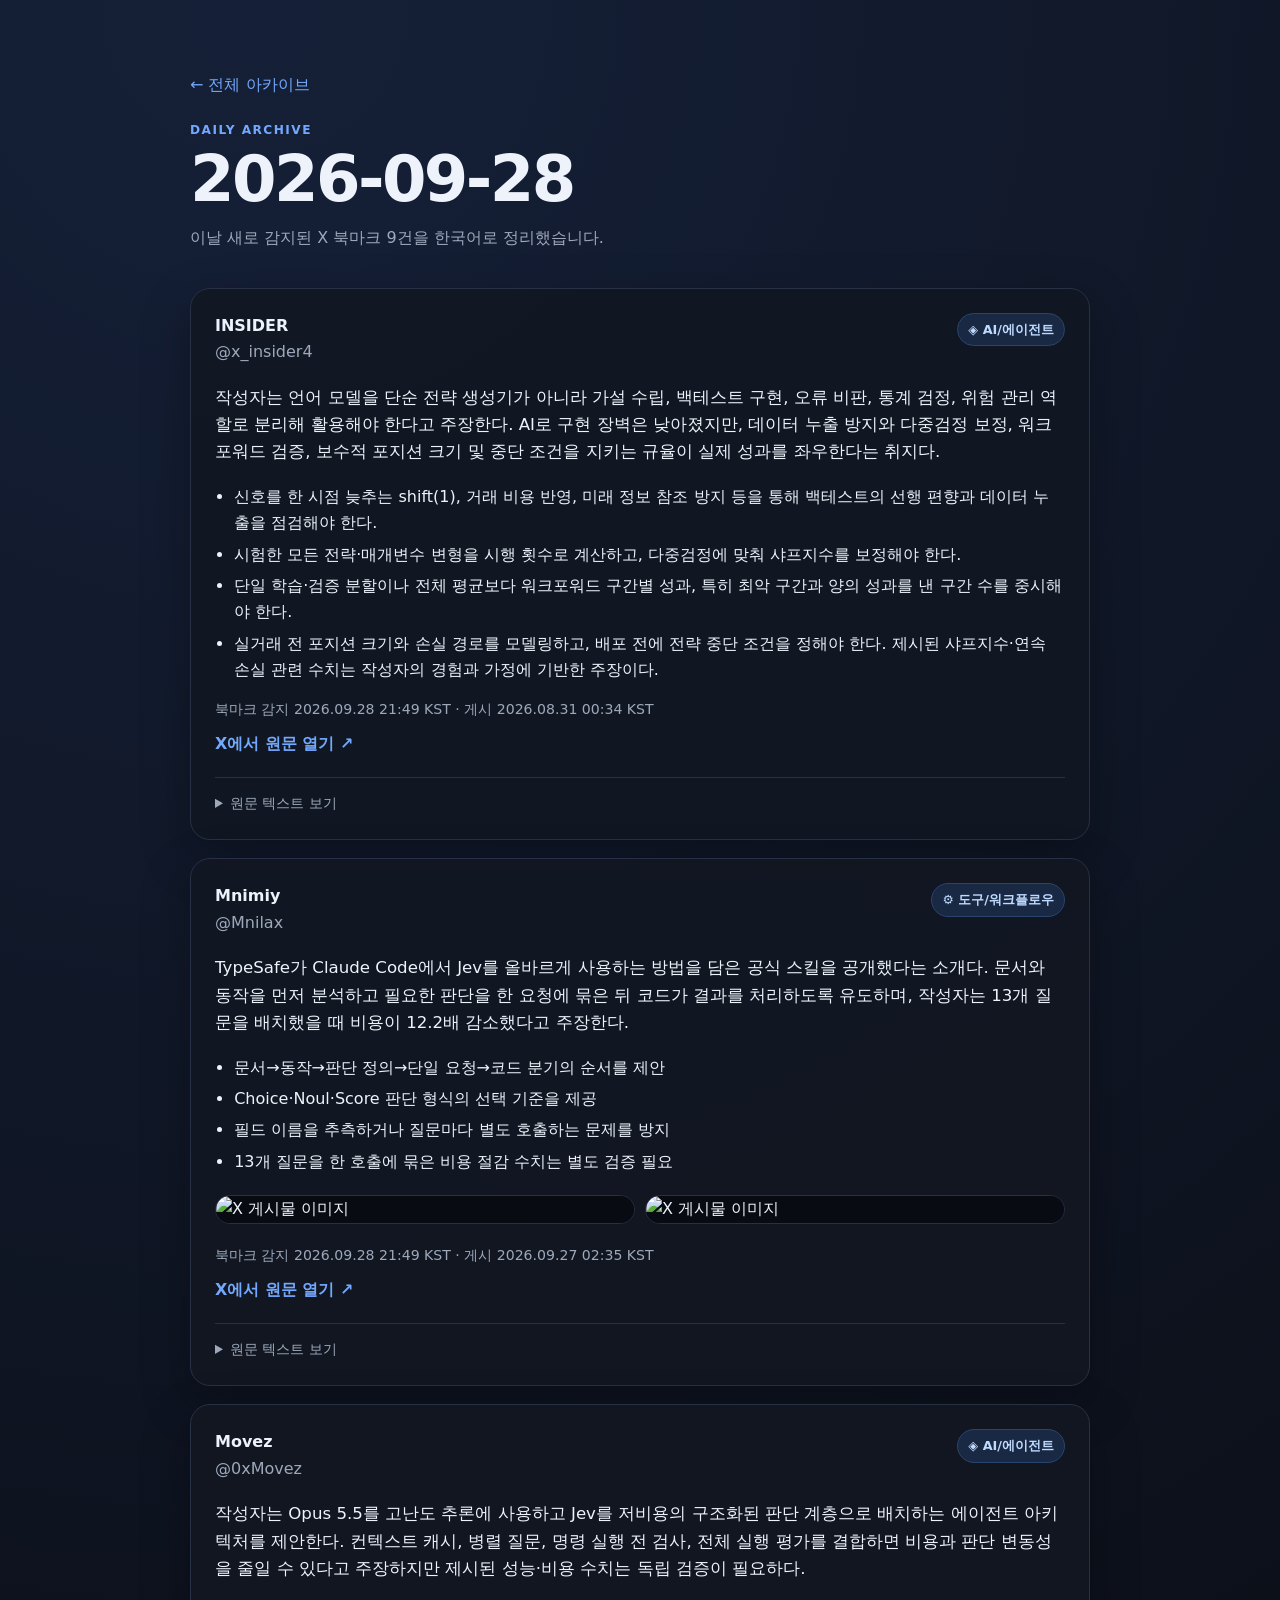
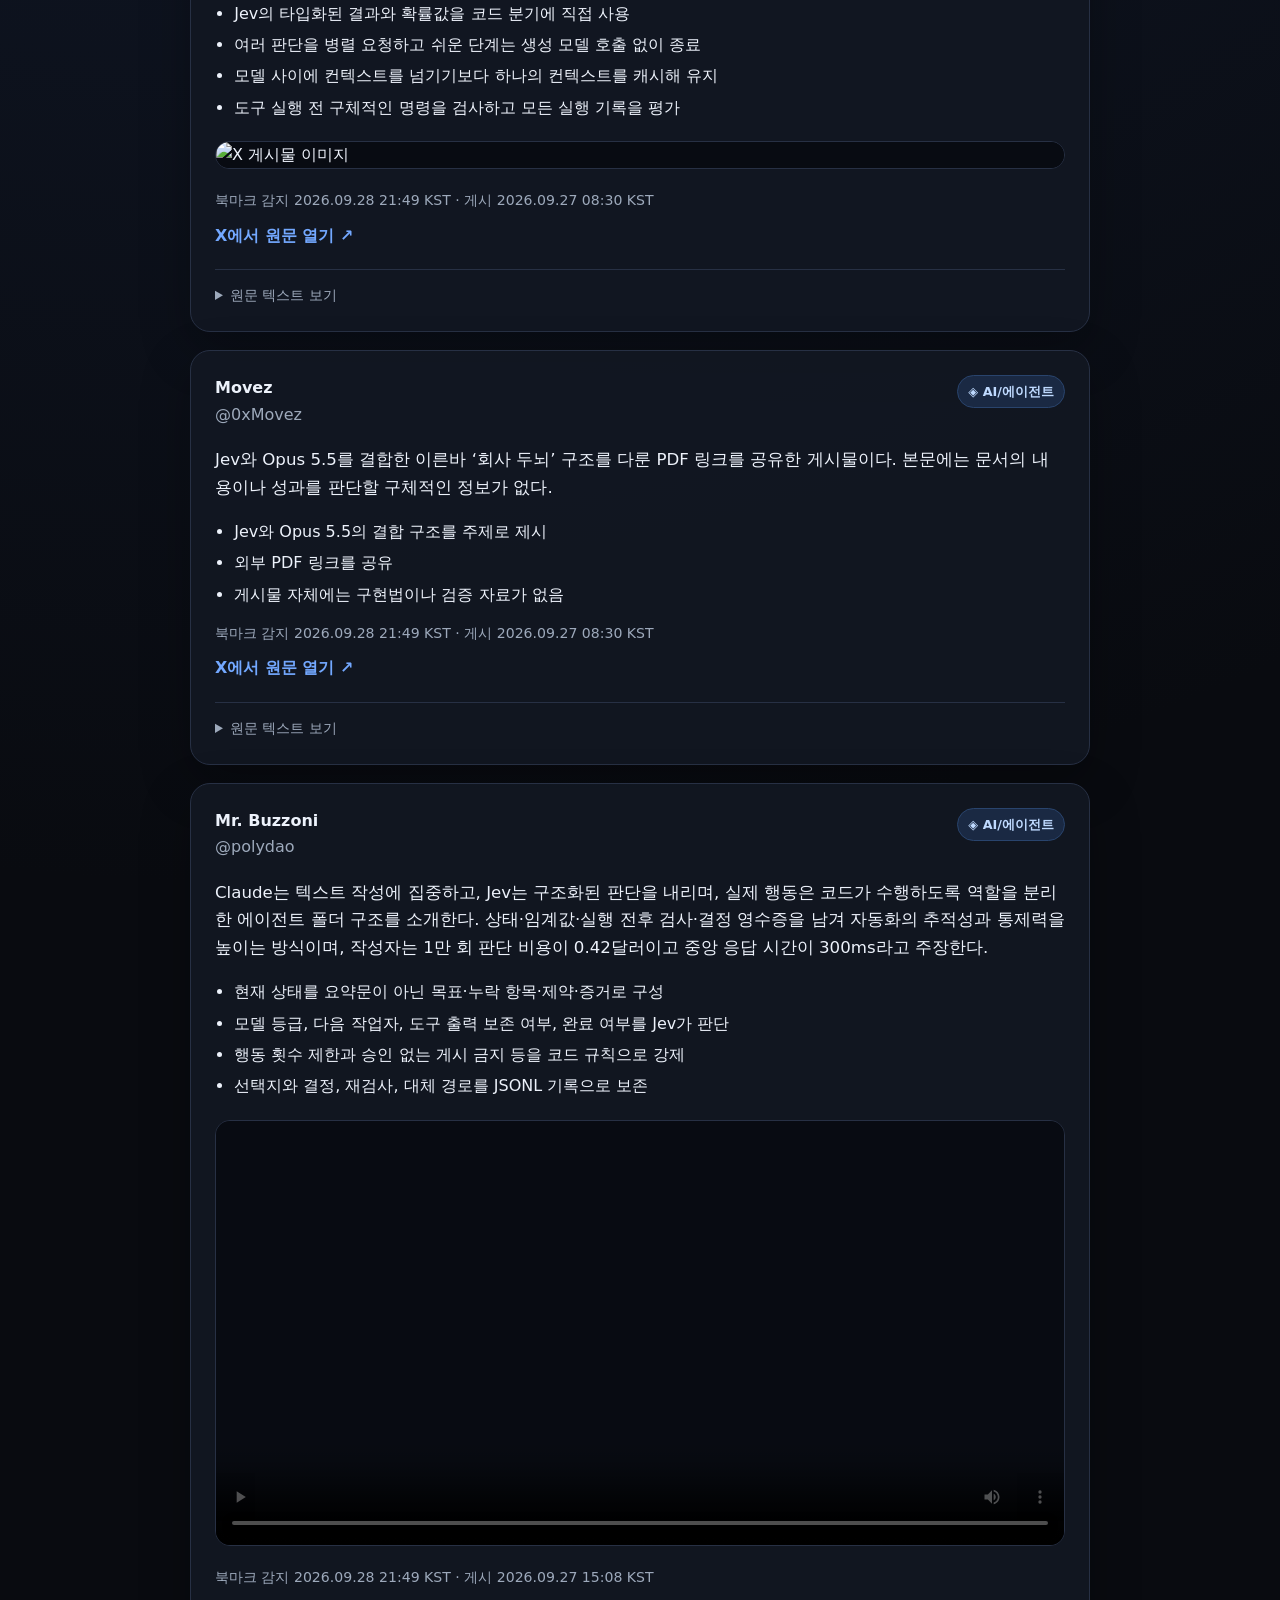
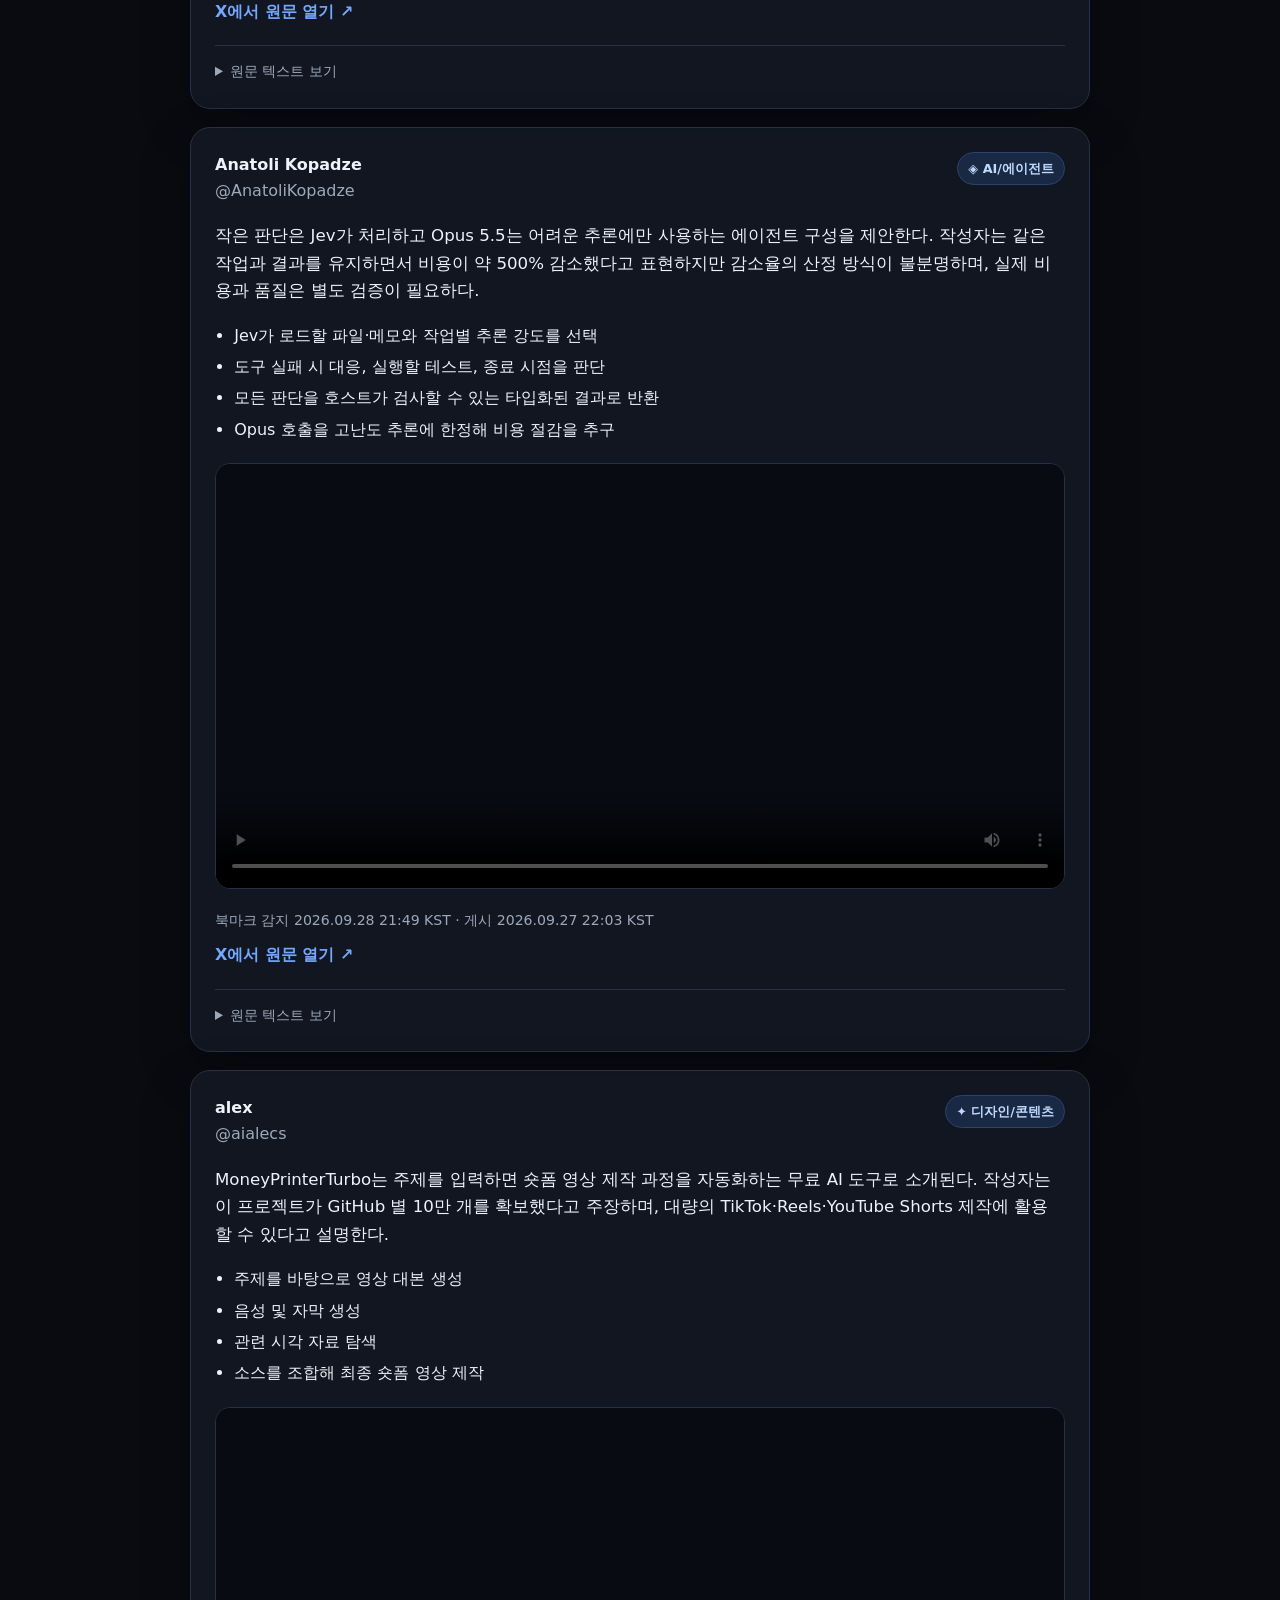
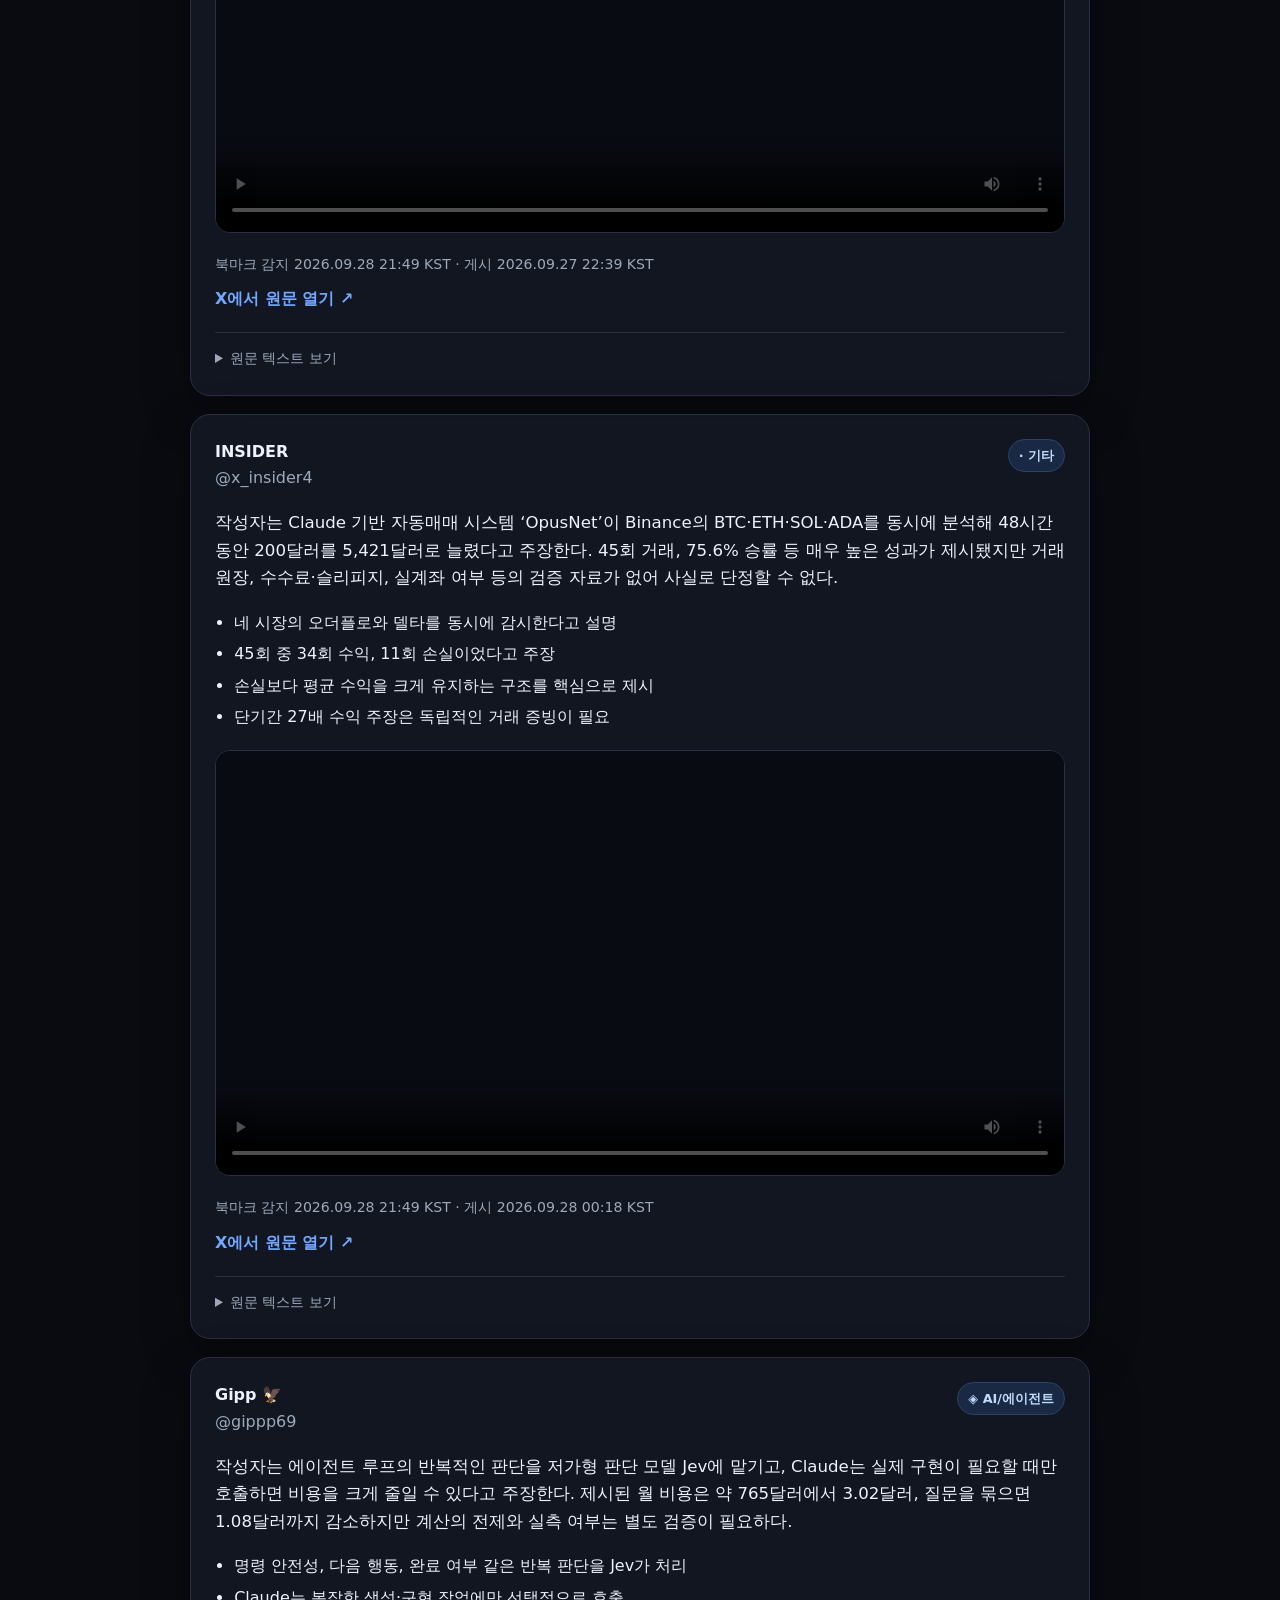
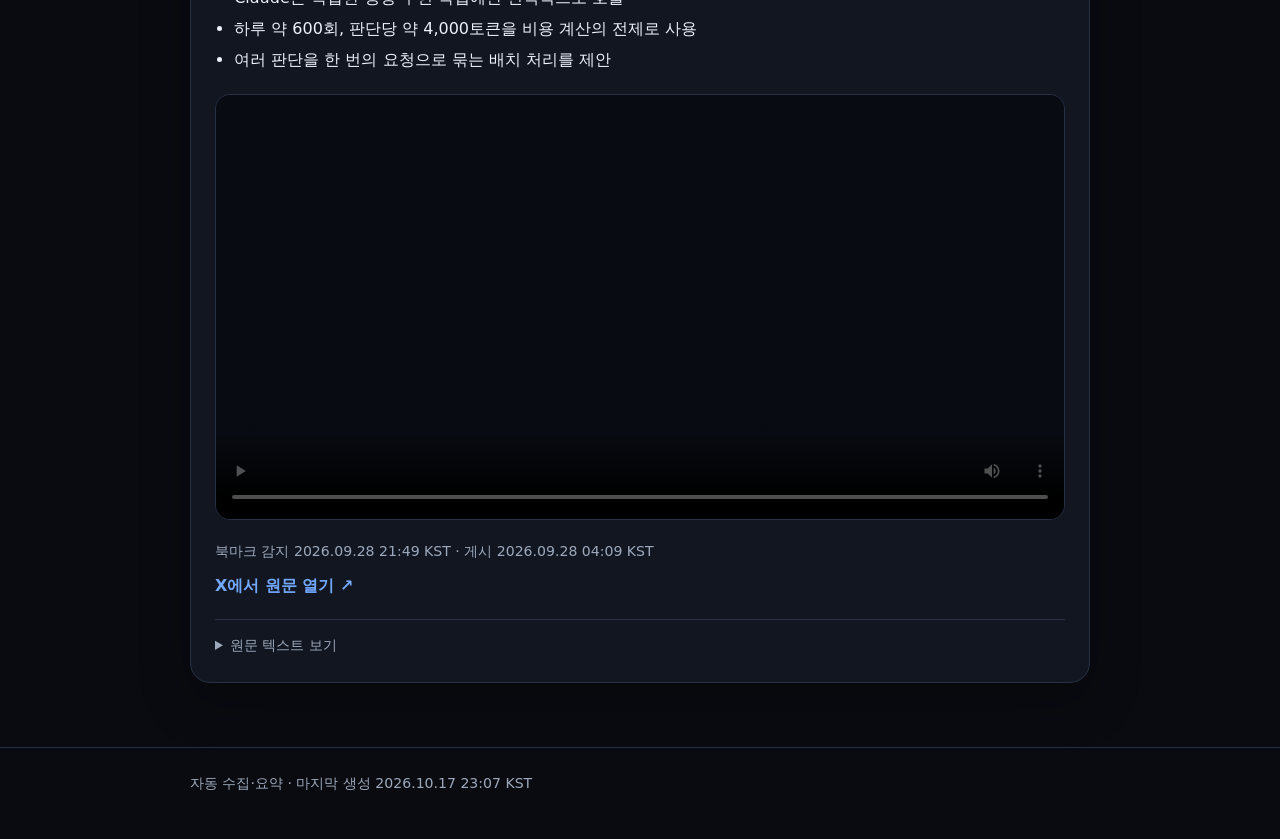
==== commit 132ad1cd: "chore: update bookmarks for 2026-10-17" ====
--- a/archive/2026/09/2026-09-28.html
+++ b/archive/2026/09/2026-09-28.html
@@ -73,4 +73,4 @@
 <div class="meta">북마크 감지 2026.09.28 21:49 KST · 게시 2026.09.28 04:09 KST</div>
 <a class="open" href="https://x.com/gippp69/status/2104287246786683258" target="_blank" rel="noopener noreferrer">X에서 원문 열기 ↗</a>
 <details><summary>원문 텍스트 보기</summary><p class="original">JEV ENGINEERING JUST CUT A CLAUDE LOOP FROM $765/MONTH TO $3.02<br><br>the expensive part isn’t always writing code. a busy overnight loop can burn ~600 decisions just asking what to do next, whether a command is safe, or if the task is finished.<br><br>trigger → Jev → allow / stop / wake → Claude only builds when needed<br><br>at roughly 4,000 tokens per decision, those checks can cost ~$25.50 a night on Fable 5.1. Jev handles the same decision layer at $0.042 per 1M input tokens with output free.<br><br>over 30 nights that moves the decision bill from ~$765 to $3.02. batch multiple questions into one call and it falls again to about $1.08/month.<br><br>that’s the part i care about: Claude keeps the expensive work that actually needs intelligence, while Jev handles the hundreds of tiny judgment calls around it.</p></details>
-</article></section></main><footer class="footer"><div class="wrap">자동 수집·요약 · 마지막 생성 2026.10.16 19:04 KST</div></footer></body></html>
+</article></section></main><footer class="footer"><div class="wrap">자동 수집·요약 · 마지막 생성 2026.10.17 23:07 KST</div></footer></body></html>
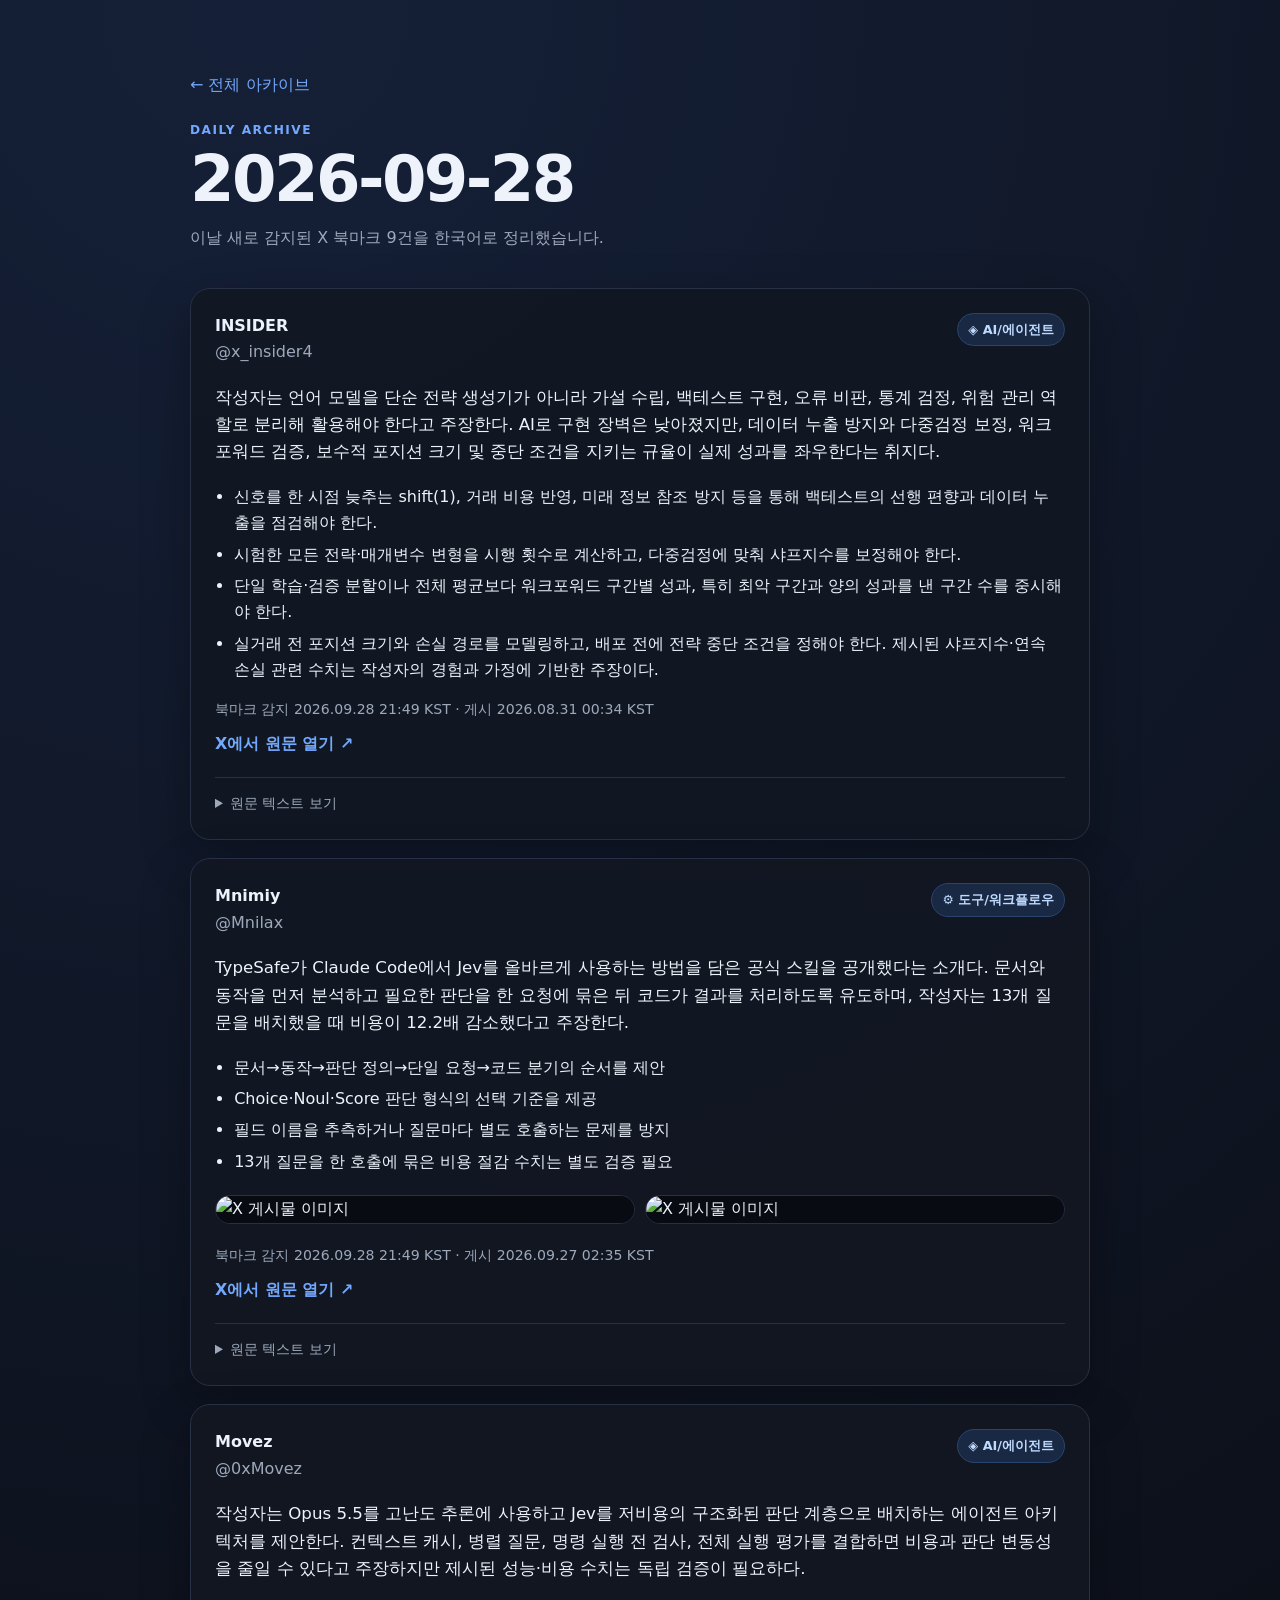
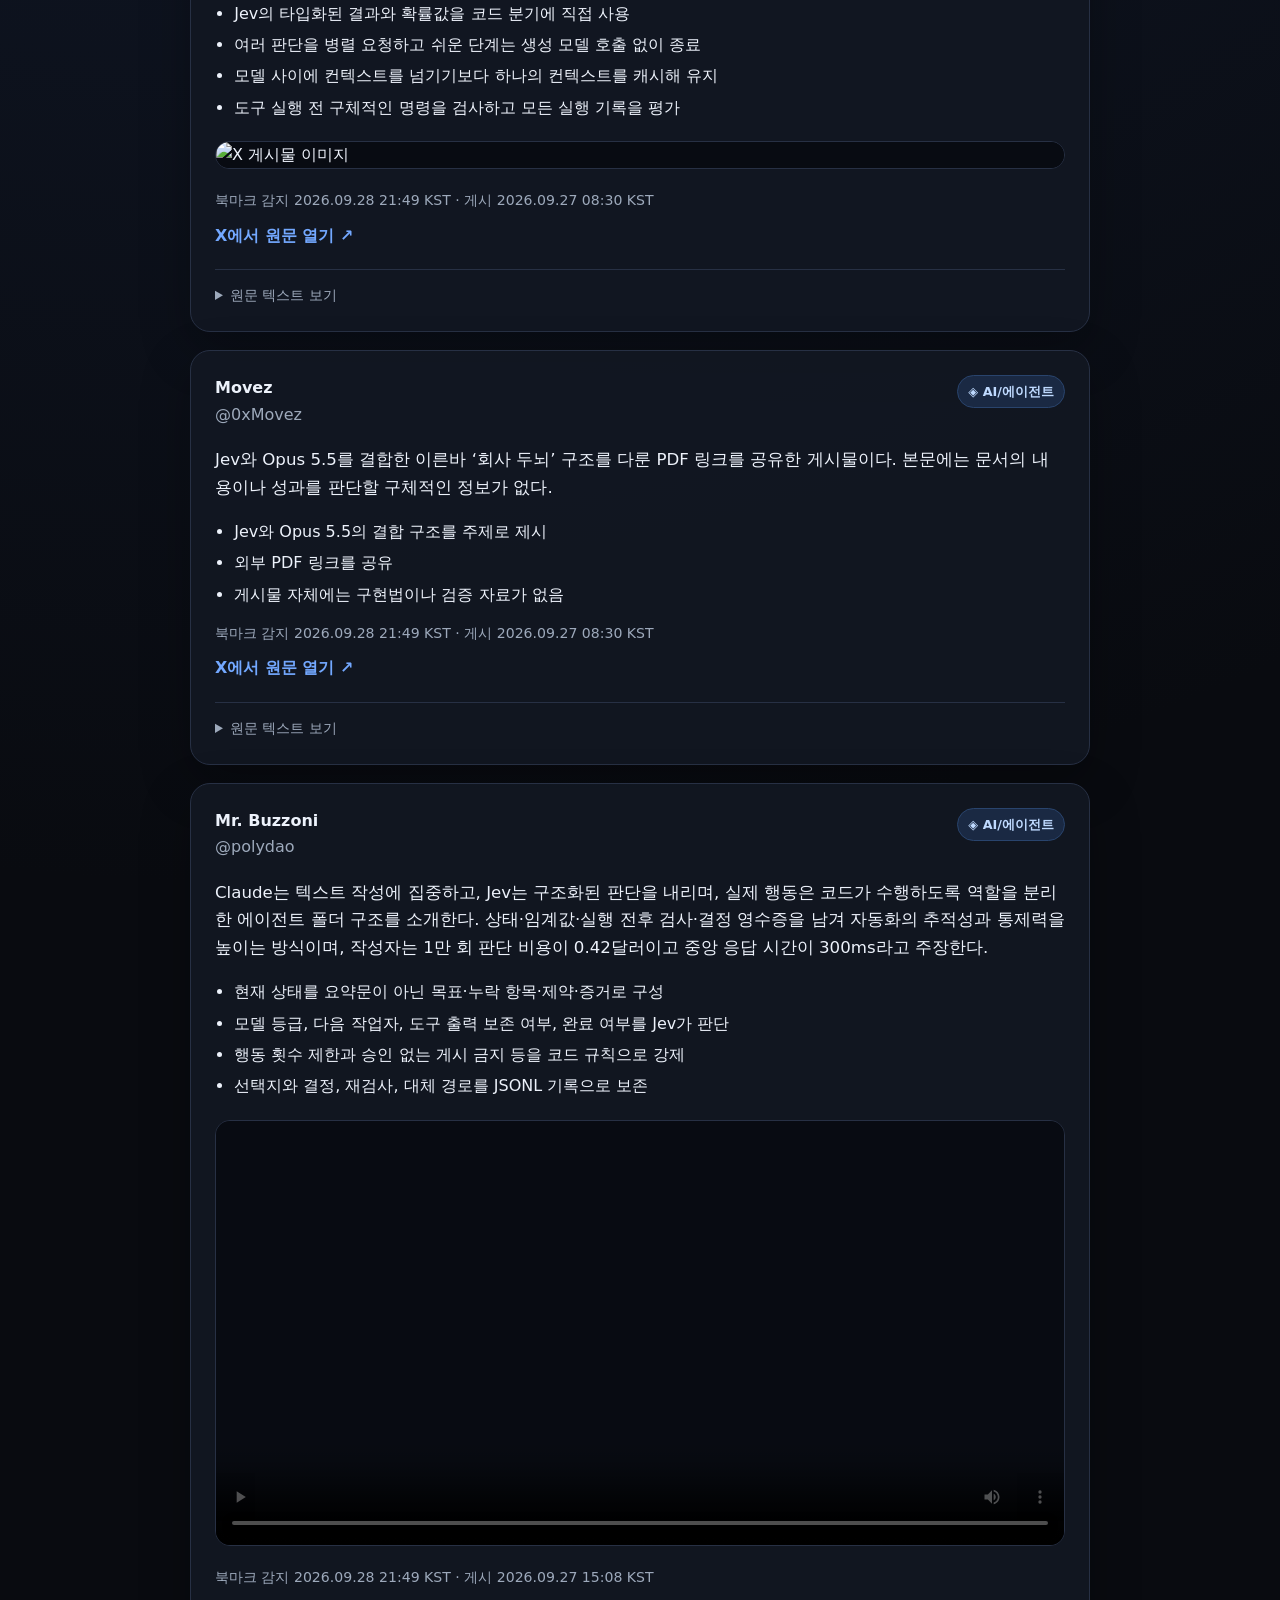
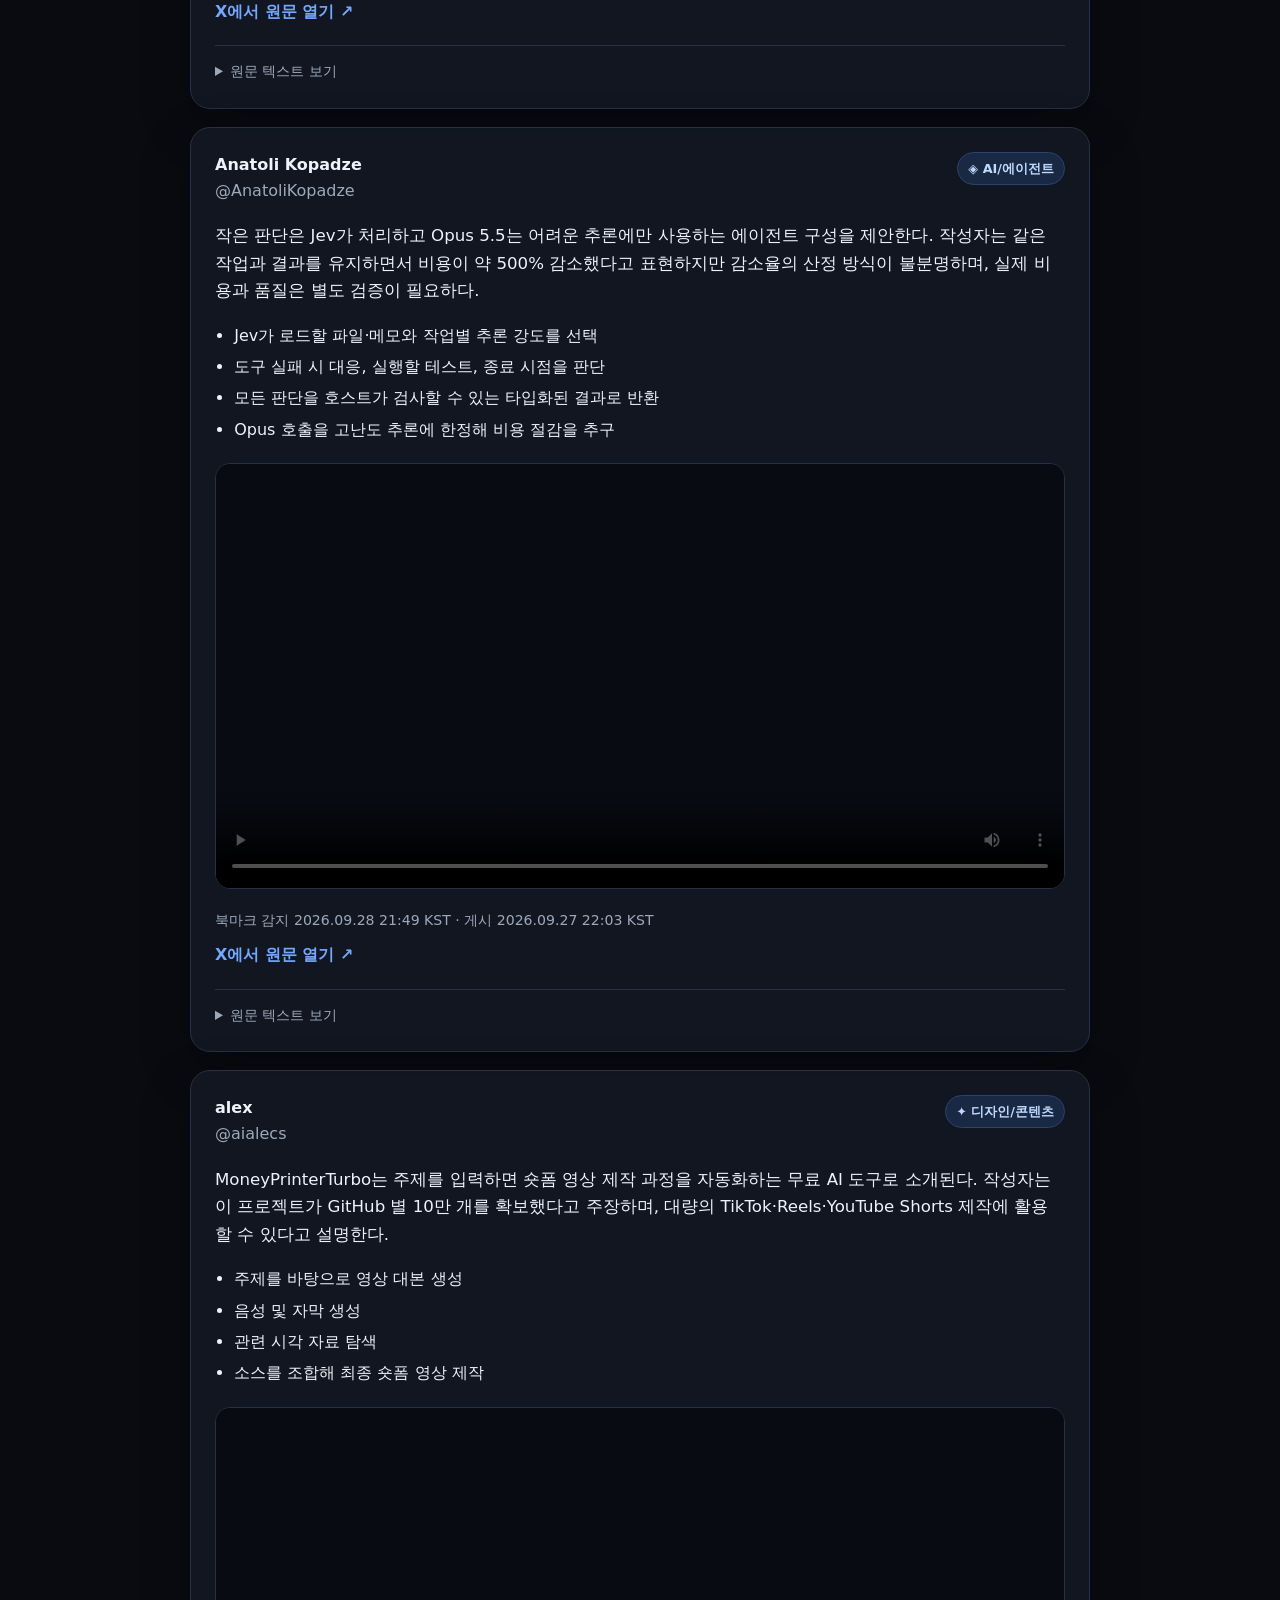
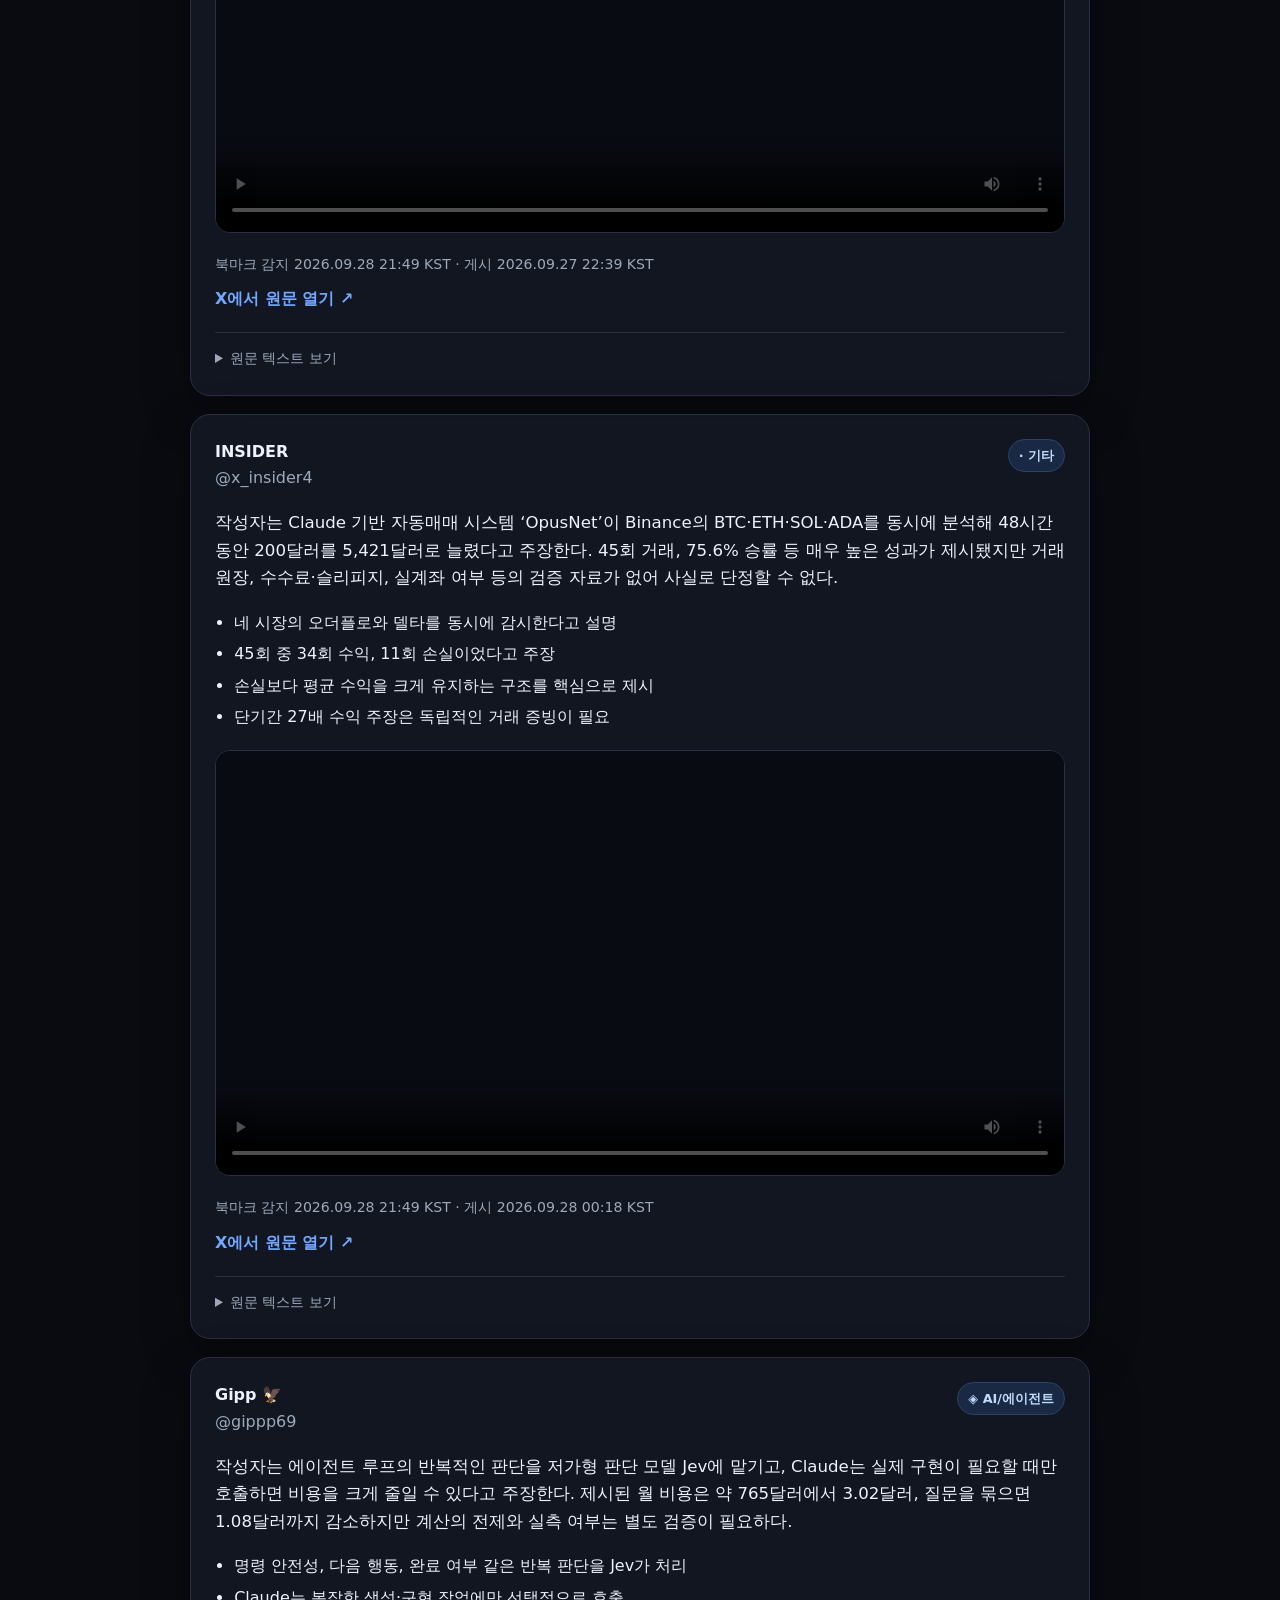
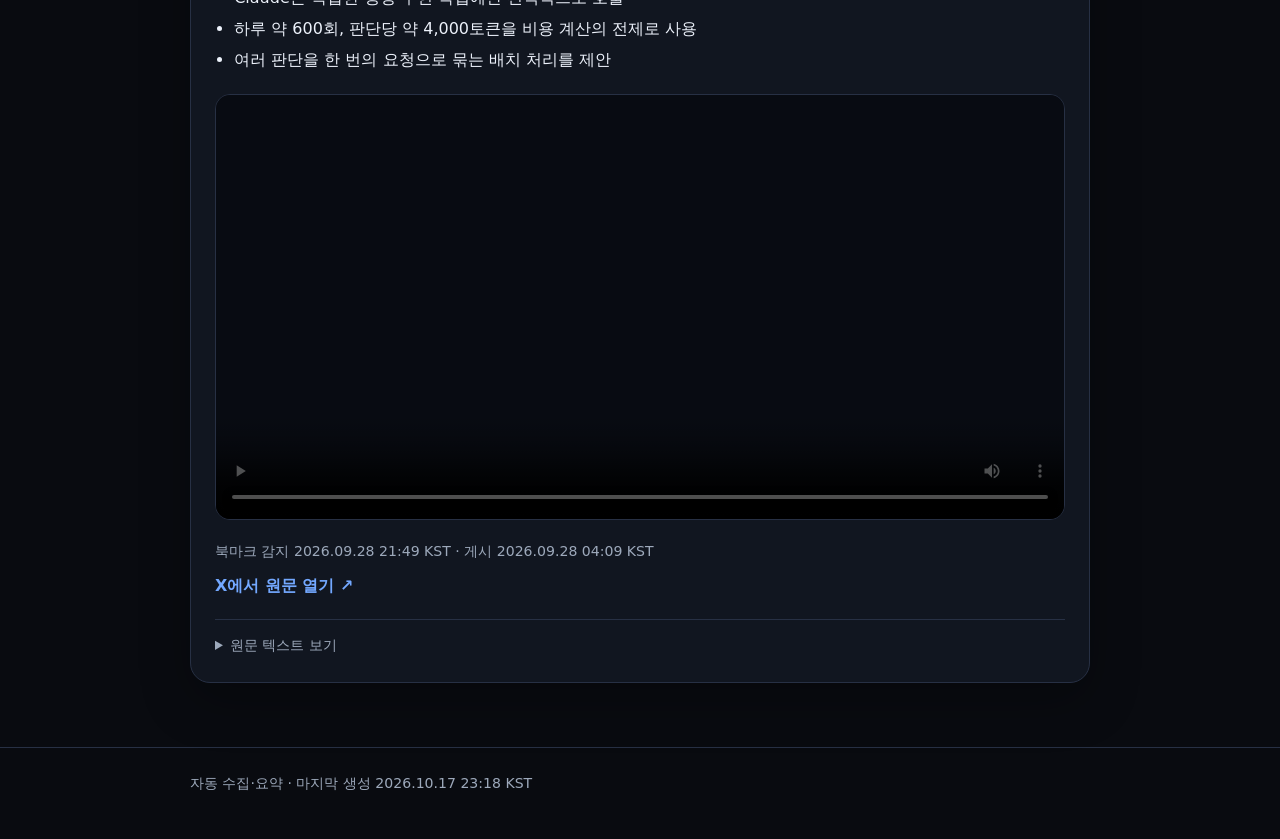
==== commit 9f3af7a9: "chore: update bookmarks for 2026-10-17" ====
--- a/archive/2026/09/2026-09-28.html
+++ b/archive/2026/09/2026-09-28.html
@@ -73,4 +73,4 @@
 <div class="meta">북마크 감지 2026.09.28 21:49 KST · 게시 2026.09.28 04:09 KST</div>
 <a class="open" href="https://x.com/gippp69/status/2104287246786683258" target="_blank" rel="noopener noreferrer">X에서 원문 열기 ↗</a>
 <details><summary>원문 텍스트 보기</summary><p class="original">JEV ENGINEERING JUST CUT A CLAUDE LOOP FROM $765/MONTH TO $3.02<br><br>the expensive part isn’t always writing code. a busy overnight loop can burn ~600 decisions just asking what to do next, whether a command is safe, or if the task is finished.<br><br>trigger → Jev → allow / stop / wake → Claude only builds when needed<br><br>at roughly 4,000 tokens per decision, those checks can cost ~$25.50 a night on Fable 5.1. Jev handles the same decision layer at $0.042 per 1M input tokens with output free.<br><br>over 30 nights that moves the decision bill from ~$765 to $3.02. batch multiple questions into one call and it falls again to about $1.08/month.<br><br>that’s the part i care about: Claude keeps the expensive work that actually needs intelligence, while Jev handles the hundreds of tiny judgment calls around it.</p></details>
-</article></section></main><footer class="footer"><div class="wrap">자동 수집·요약 · 마지막 생성 2026.10.17 23:07 KST</div></footer></body></html>
+</article></section></main><footer class="footer"><div class="wrap">자동 수집·요약 · 마지막 생성 2026.10.17 23:18 KST</div></footer></body></html>
